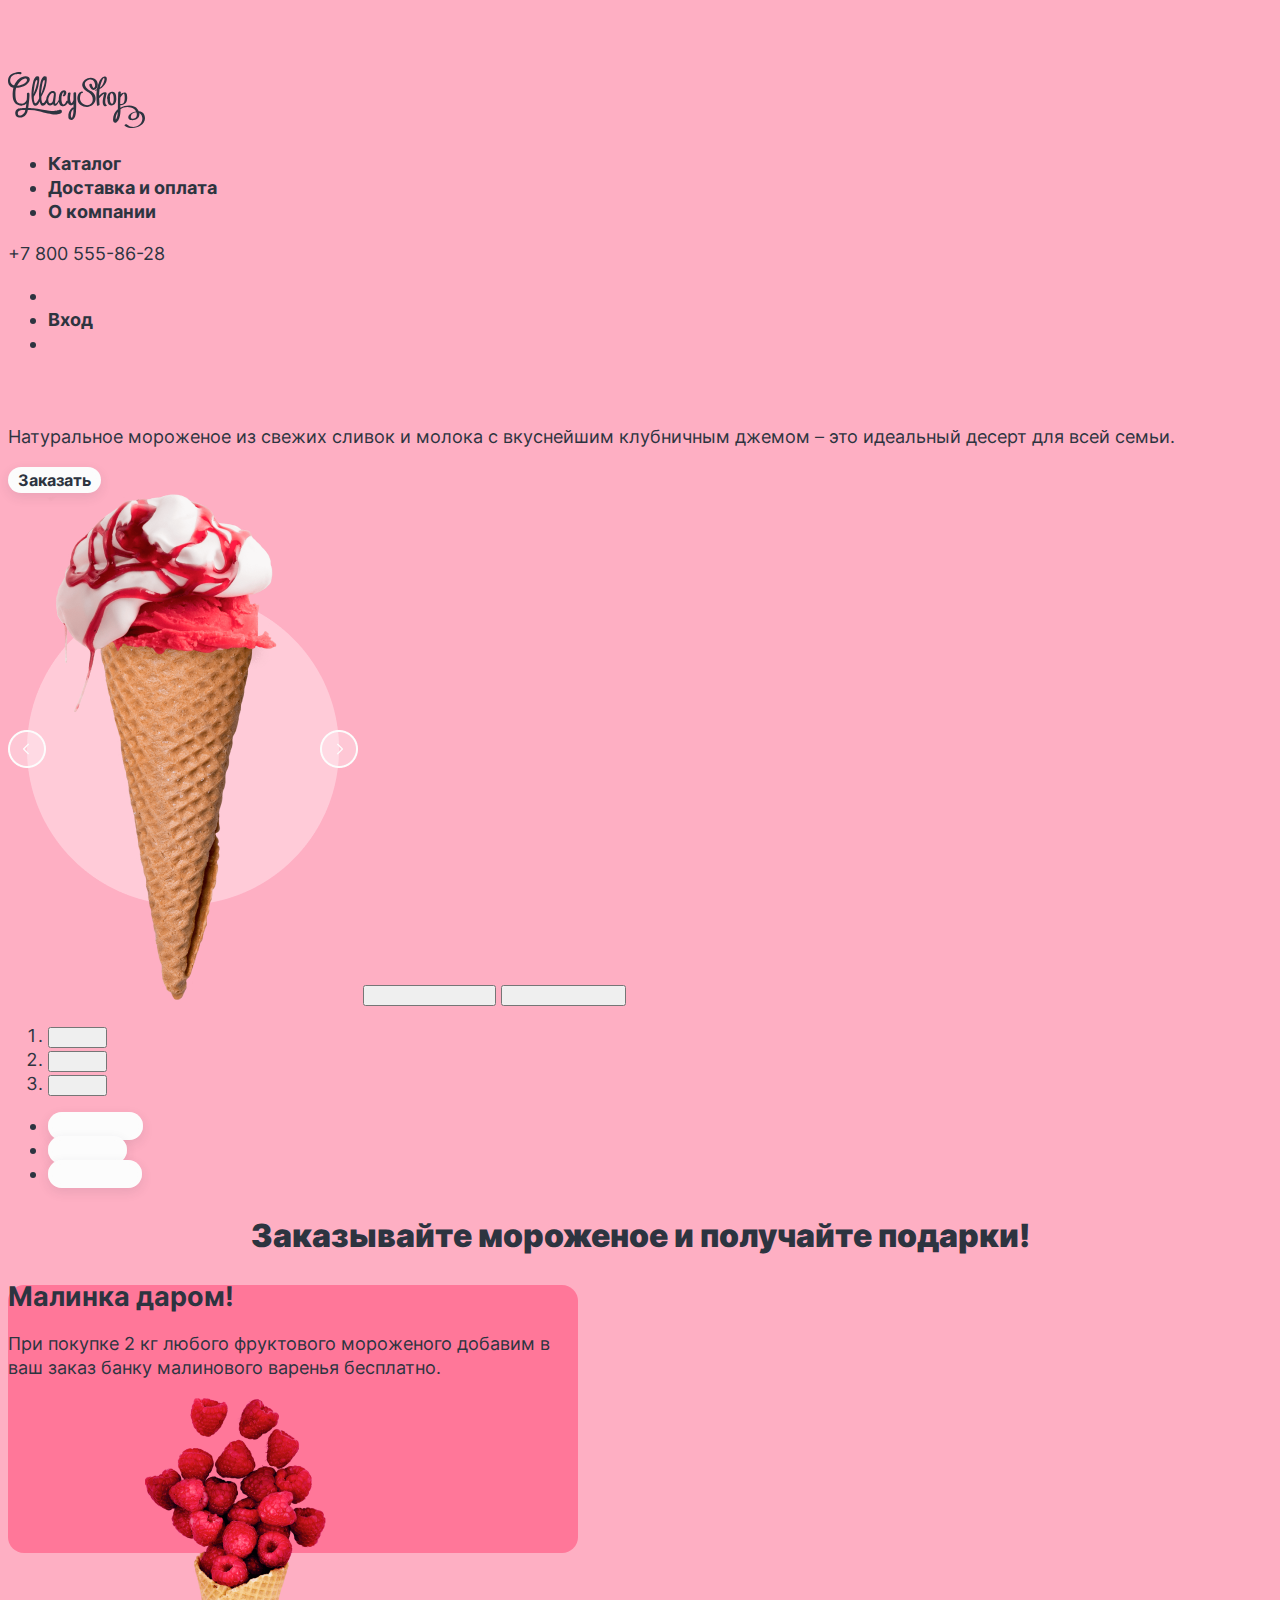
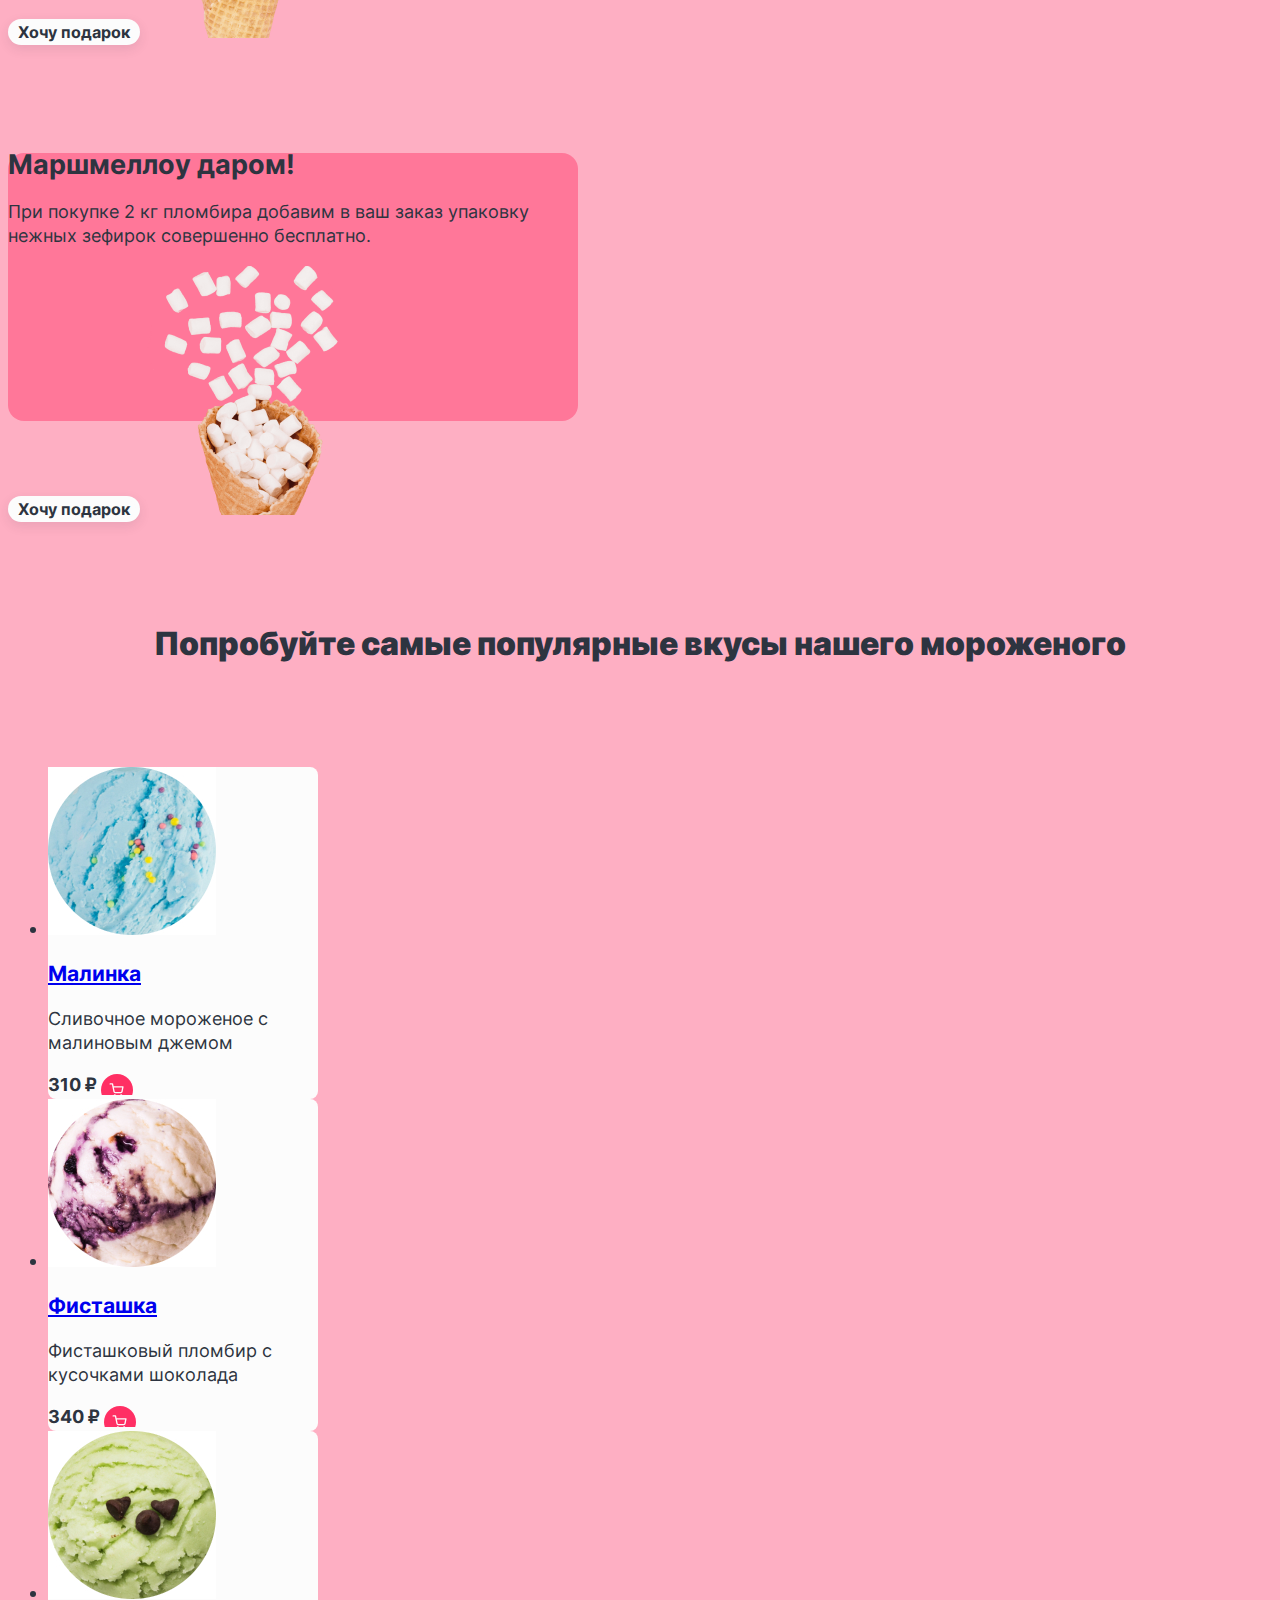
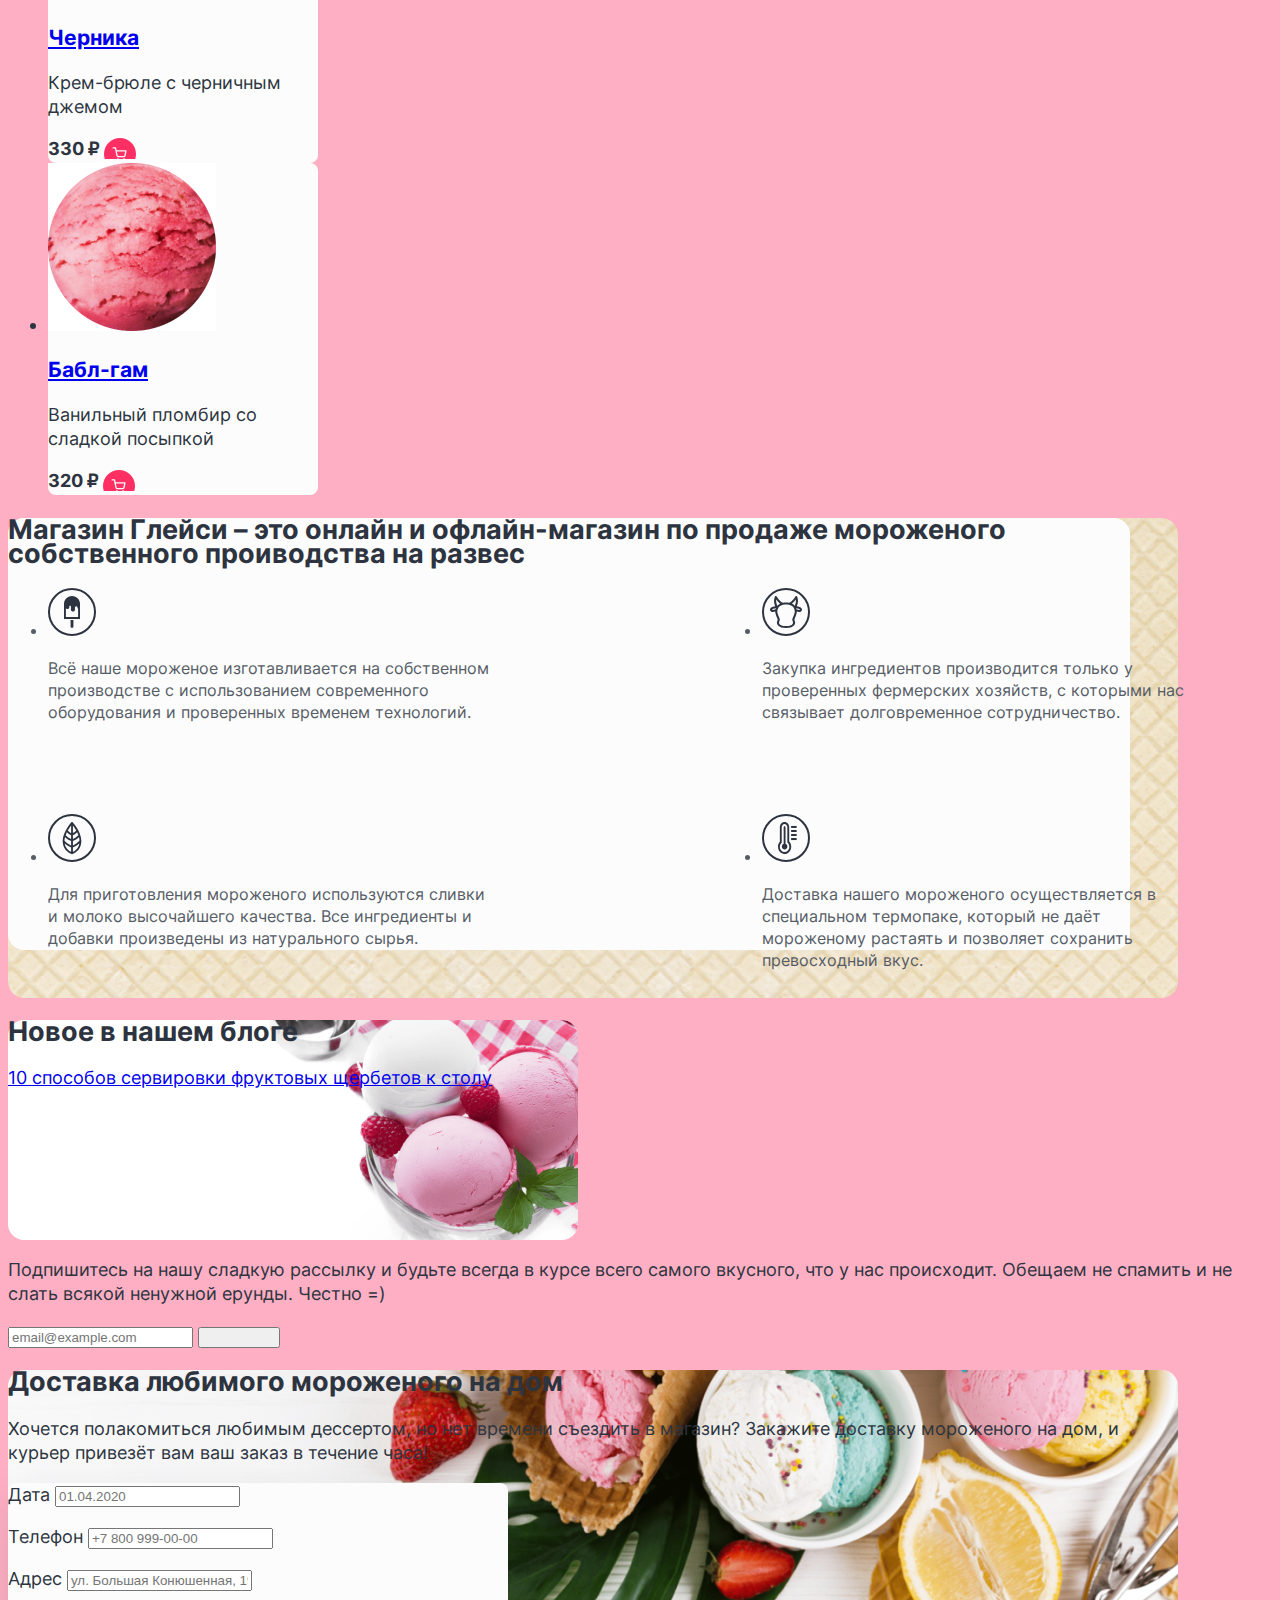
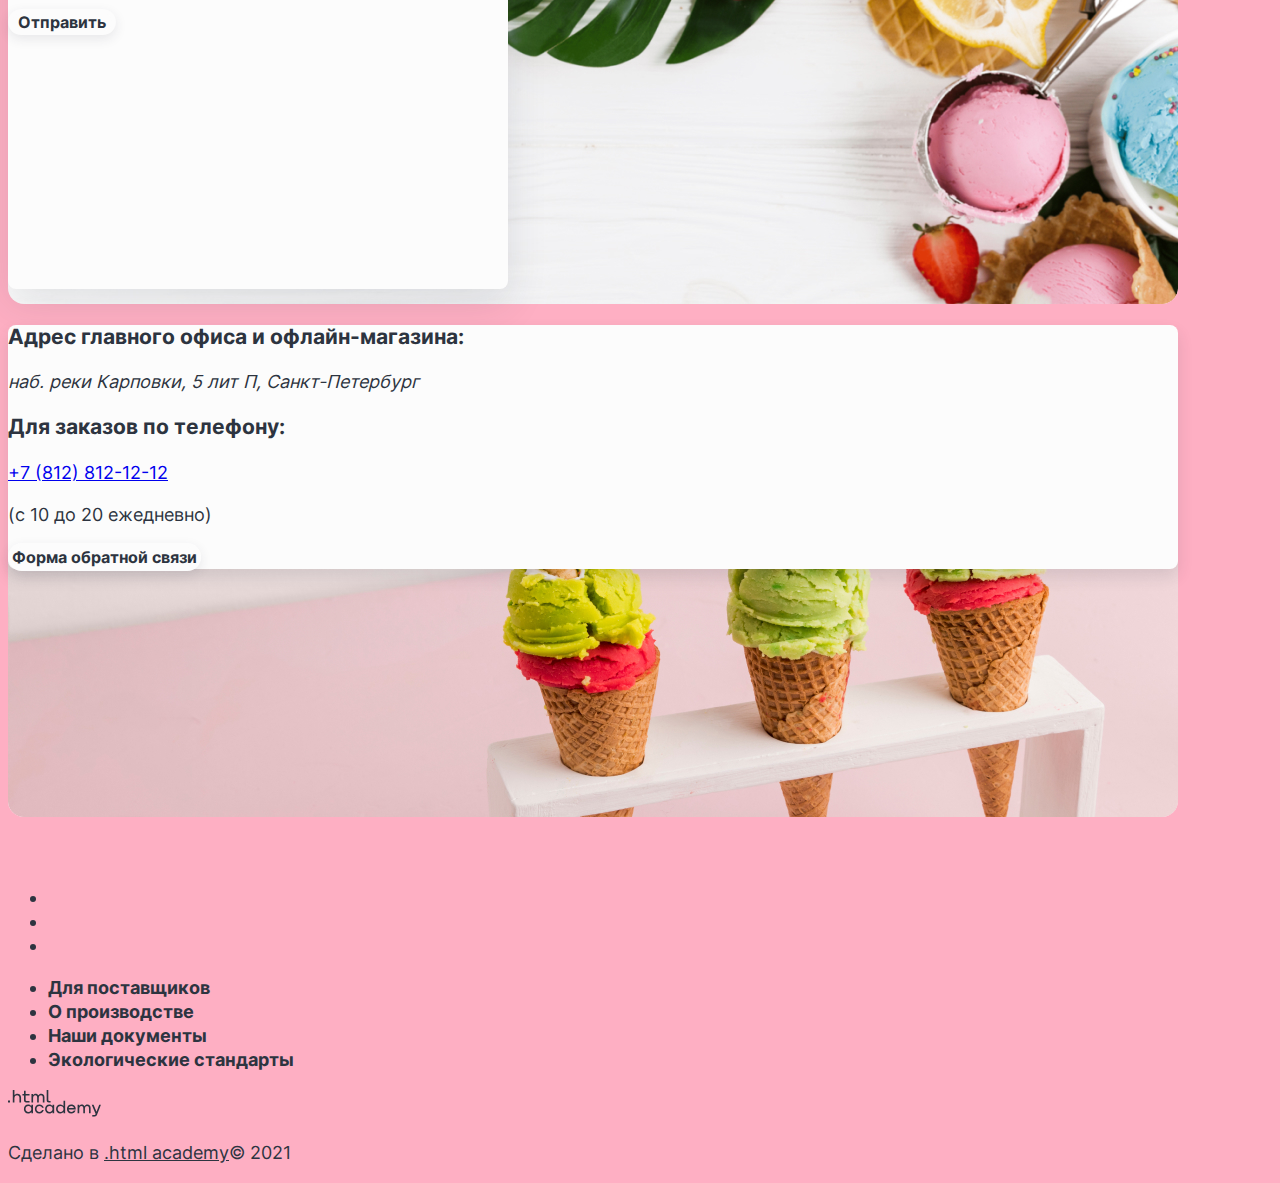
==== index.html @ cdd9d4d9 "6" ====
<!DOCTYPE html>
<html lang="ru">
  <head>
    <meta charset="utf-8">
    <title>HTML Academy: Глейси</title>
    <link rel="stylesheet" href="styles/style.css">
  </head>
  <body>

    <!-- Хедер -->
    <header class = page-header>

      <h1 class="visually-hidden">Glacy Shop</h1>
      <img class="logo" src="images/Logo.svg" alt="Логотип «Glacy Shop».">

      <div class="wrapper-menu-nav">

      <nav class="navigation">
        <ul class="navigation-list">
          <li class="navigation-item">
            <a class="navigation-link" href="/catalog.html">Каталог</a>
          </li>
          <li class="navigation-item">
            <a class="navigation-link" href="/delivery.html">Доставка и оплата</a>
          </li>
          <li class="navigation-item">
            <a class="navigation-link" href="/faq.html">О компании</a>
          </li>
        </ul>
      </div>

      <p class="contact-number">+7 800 555-86-28</p>

      
      <div class="wrapper-menu-user"></div>

        <ul class="navigation-list">
          <li class="navigation-item">
            <a class="navigation-link" href="#">
              <span class="visually-hidden">
              Поиск
            </span>
          </a>
          </li>
          <li class="navigation-item">
            <a class="navigation-link" href="#">Вход</a>
          </li>
          <li class="navigation-item">
            <a class="navigation-link" href="#">
              <span class="visually-hidden">
              Корзина
            </span>
          </a>
          </li>
        </ul>

      </nav>
    </div>
    </header>  

    <!-- Начало мэйна -->

    <main class="main-index">

      <section class="product-name">
        <h2 class="visually-hidden">Нежный пломбир с клубничным джемом</h2>
        <p class="product-description">Натуральное мороженое из свежих сливок
          и молока с вкуснейшим клубничным джемом – это идеальный десерт для всей семьи.</p>
      </section>

      <button class="button" type="button">Заказать</button>

      <!-- Слайдшоу -->

      <section class="gallery">

      <img class="slider-image-one" src="images/slideshow/slideshow-1.png" alt="Мороженка-1">

      <button class="slider-button slider-prev" type="button">
      <span class="visually-hidden">Предыдущее фото</span>
      </button>
      
      <button class="slider-button slider-next" type="button">
      <span class="visually-hidden">Следующее фото</span>
      </button>

      
      <!-- Пагинация -->
      

      <ol class="slider-pagination">
        <li class="slider-pagination-item">
          <button class="slider-pagination-button slider-pagination-button-current" type="button">
            <span class="visually-hidden">1 фото</span>
          </button>
        </li>
        <li class="slider-pagination-item">
          <button class="slider-pagination-button" type="button">
            <span class="visually-hidden">2 фото</span>
          </button>
        </li>
        <li class="slider-pagination-item">
          <button class="slider-pagination-button" type="button">
            <span class="visually-hidden">3 фото</span>
          </button>
        </li>
      </ol>

      <ul class="main-social-list">
        <li class="main-social-item">
          <a class="button" href="#">
            <span class="visually-hidden">ВКонтакте</span>
          </a>
        </li>
        <li class="main-social-item">
          <a class="button" href="#">
            <span class="visually-hidden">Фейсбук</span>
          </a>
        </li>
        <li class="main-social-item">
          <a class="button" href="#">
            <span class="visually-hidden">Инстаграм</span>
          </a>
        </li>
      </ul>      
    </section>

    <!-- Блок баннеров -->

   
     <h2 class="banners-title">Заказывайте мороженое и получайте подарки!</h2>

     <section class="banner-one">
       <h2 class="banner-title">Малинка даром!</h2>
       <p class="banner-description">При покупке 2 кг любого фруктового мороженого добавим в ваш заказ банку малинового варенья бесплатно.</p>     
     <button class="button" type="button">Хочу подарок</button>
     <img class="logo-gift-one" src="images/malina.png" alt="Малина в рожке.">
    </section>

    
     <section class="banner-two">
       <h2 class="banner-title">Маршмеллоу даром!</h2>
       <p class="banner-description">При покупке 2 кг пломбира добавим в ваш заказ упаковку нежных зефирок совершенно бесплатно.</p>     
     <button class="button" type="button">Хочу подарок</button>
     <img class="logo-gift-two" src="images/zefir.png" alt="Маршмеллоу в рожке.">
    </section>

     <!-- Кусок каталога -->

     <h2 class="products-title">Попробуйте самые популярные вкусы нашего мороженого</h2>
     
     <section class="products-list">
      

      <ul class="product-list">
        <!-- Первая карточка -->

      <li class="product-card">
        <a class="product-card-link" href="#">
          <img class="product-card-image" src="images/main-cards/card-1.jpg" alt="Мороженое Малинка">
          <h3 class="product-card-title">Малинка</h3></a>
          <p class="product-card-description">Сливочное мороженое с малиновым джемом</p>
        
        <b class="product-card-price">310 ₽</b>
        <a class="product-card-button" href="#">
          <span class="visually-hidden">Купить
          </span>
          </a>
      </li>

      <!-- Вторая карточка -->

      <li class="product-card">
        <a class="product-card-link" href="#">
          <img class="product-card-image" src="images/main-cards/card-2.jpg" alt="Мороженое Фисташка">
          <h3 class="product-card-title">Фисташка</h3></a>
          <p class="product-card-description">Фисташковый пломбир с кусочками шоколада</p>
        
        <b class="product-card-price">340 ₽</b>
        <a class="product-card-button" href="#">
          <span class="visually-hidden">Купить
          </span>
          </a>
      </li>

      <!-- Третья карточка -->

      <li class="product-card">
        <a class="product-card-link" href="#">
          <img class="product-card-image" src="images/main-cards/card-3.jpg" alt="Мороженое Черника">
          <h3 class="product-card-title">Черника</h3></a>
          <p class="product-card-description">Крем-брюле
            с черничным джемом</p>
        
        <b class="product-card-price">330 ₽</b>
        <a class="product-card-button" href="#">
          <span class="visually-hidden">Купить
          </span>
          </a>
      </li>

      <!-- Четвертая карточка -->

      <li class="product-card">
        <a class="product-card-link" href="#">
          <img class="product-card-image" src="images/main-cards/card-4.jpg" alt="Мороженое Бабл-гам">
          <h3 class="product-card-title">Бабл-гам</h3></a>
          <p class="product-card-description">Ванильный пломбир
            со сладкой посыпкой</p>
        
        <b class="product-card-price">320 ₽</b>
        <a class="product-card-button" href="#">
          <span class="visually-hidden">Купить
          </span>
          </a>
      </li>
      </ul>
     </section>

      <!-- Баннер сео -->

    <div class="wrapper-seo">
    <section class="banner-seo">
        <h2 class="banner-title">Магазин Глейси – это онлайн и офлайн-магазин по продаже мороженого собственного проиводства на развес</h2>

      <ul class="seo-list">
          <li class="seo-card-1">
            <img class="seo-article-image" src="images/icons/ice-cream.svg" alt="иконка мороженое">
            <p class="product-card-description">Всё наше мороженое изготавливается на собственном производстве с использованием современного оборудования и проверенных временем технологий.</p>
            </li>

          <li class="seo-card-2">
              <img class="seo-article-image" src="images/icons/leaf.svg" alt="иконка листок">
              <p class="product-card-description">Для приготовления мороженого используются сливки и молоко высочайшего качества. Все ингредиенты
                и добавки произведены из натурального сырья.</p>
              </li>

          <li class="seo-card-3">
                <img class="seo-article-image" src="images/icons/cow.svg" alt="иконка корова">
                <p class="product-card-description">Закупка ингредиентов производится только
                  у проверенных фермерских хозяйств, с которыми нас связывает долговременное сотрудничество.</p>
                </li>
          
          <li class="seo-card-4">
                  <img class="seo-article-image" src="images/icons/termometer.svg" alt="иконка градусник">
                  <p class="product-card-description">Доставка нашего мороженого осуществляется в специальном термопаке, который не даёт мороженому растаять и позволяет сохранить превосходный вкус.</p>
                  </li>
                </ul>        
      </section>
    </div>

      <!-- Баннер новости -->

    <section class="banner-news">
      <h2 class="arcticle-news">Новое в нашем блоге</h2>
      <a class="link-news" href="#">
      <p class="text-news">10 способов сервировки фруктовых щербетов к столу</p></a>
    </section>

    <!-- Баннер подписка -->

    <section class="newsletter">
      <p class="newsletter-text">Подпишитесь на нашу сладкую рассылку и будьте всегда
        в курсе всего самого вкусного, что у нас происходит. Обещаем не спамить и не слать всякой ненужной ерунды. Честно =)</p>

        <form class="newsletter-form" action="https://echo.htmlacademy.ru/" method="post">
          <input class="field"  placeholder="email@example.com" type="email" name="newsletter-email" id="newsletter-email" required>
          <button class="button-newsletter-button" type="submit">
            <span class="visually-hidden">Отправить</span>
          </button>
        </form>        
    </section>

    <!-- Баннер доставка -->

    <section class="delivery">
      <h2 class="delivery-title">Доставка любимого мороженого на дом</h2>
      <p>Хочется полакомиться любимым дессертом, но нет времени съездить в магазин? Закажите доставку мороженого на дом, и курьер привезёт вам ваш заказ в течение часа!</p>

      <form class="delivery-form" action="https://echo.htmlacademy.ru/" method="post">
        <p class="delivery-form-date"></p>
        <label for="delivery-date">Дата</label>
        <input type="text" name="delivery-date" placeholder="01.04.2020">
        </p>

        <p class="delivery-form-phone"></p>
        <label for="delivery-phone">Телефон</label>
        <input type="text" name="delivery-phone" placeholder="+7 800 999-00-00">
        </p>

        <p class="delivery-form-adress"></p>
        <label for="delivery-adress">Адрес</label>
        <input type="text" name="delivery-adress" placeholder="ул. Большая Конюшенная, 19/8">
        </p>

        <button class="button" type="submit">Отправить</button>
      </form>
    </section>

    <!-- Баннер контакты -->

    <section class="contacts">
      <div class="wrapper-contacts">
      <h3 class="contacts-subtitle">Адрес главного офиса и офлайн-магазина:</h3>
      <address class="contacts-adress">
      <p class="contacts-adress-text">наб. реки Карповки, 5 лит П, Санкт-Петербург</p>
      </address>
      <h3 class="contacts-subtitle">Для заказов по телефону:</h3>
      <a class="contacts-phone" href="tel:88128121212">+7 (812) 812-12-12</a>
      <p class="contacts-phone-text">(с 10 до 20 ежедневно)</p>
      <a class="button  feedback" href="#">Форма обратной связи</a>
    </div>

    </section>


    <!-- Футер -->
   <footer class="page-footer">
    <section class="footer-social">
      <h2 class="visually-hidden">Контакты</h2>
      <ul class="footer-social-list">
        <li class="footer-social-item">
          <a class="button-footer" href="#">
            <span class="visually-hidden">ВКонтакте</span>
          </a>
        </li>
        <li class="footer-social-item">
          <a class="button-footer" href="#">
            <span class="visually-hidden">Фейсбук</span>
          </a>
        </li>
        <li class="footer-social-item">
          <a class="button-footer" href="#">
            <span class="visually-hidden">Инстаграм</span>
          </a>
        </li>
      </ul>
    </section>

    <nav class="navigation">
      
      <ul class="navigation-list-footer">
        <li class="navigation-item-footer">
          <a class="navigation-link-footer" href="#">Для поставщиков</a>
        </li>
        <li class="navigation-item-footer">
          <a class="navigation-link-footer" href="#">О производстве</a>
        </li>
        <li class="navigation-item-footer">
          <a class="navigation-link-footer" href="#">Наши документы</a>
        </li>
        <li class="navigation-item-footer">
          <a class="navigation-link-footer" href="#">Экологические стандарты</a>
        </li>
      </ul>   
    </nav>

    <img class="logo-footer" src="images/logo_htmlacademy.svg" alt="Логотип «.html academy».">
    <p class="about-text">Сделано в <a class="htmlacademy-link" href="https://htmlacademy.ru/">.html academy</a>© 2021</p>
    
   </footer>
    </main>
  </body>
</html>
---- styles/style.css ----
@font-face {
    font-family: "Inter";
    font-style: normal;
    font-weight: 400;
    src: url("../fonts/inter-400.woff2") format("woff2");
    font-display: swap;
}

@font-face {
    font-family: "Inter";
    font-style: normal;
    font-weight: 700;
    src: url("../fonts/inter-700.woff2") format("woff2");
    font-display: swap;
}

@font-face {
    font-family: "Inter";
    font-style: normal;
    font-weight: 900;
    src: url("../fonts/inter-900.woff2") format("woff2");
    font-display: swap;
}

body {
    font-family: "Inter", sans-serif;
    background-color: #FEAFC3;
    color: #2D3440;
    font-size: 18px;
    line-height: 24px;
}

.button {
font-family: inherit;
font-size: 16px;
line-height: 16px;
font-weight: 700;
text-align: center;
background: #FCFCFC;
border: 4px solid rgba(252, 252, 252, 0.4);
border-radius: 26px;
box-shadow: 0px 4px 12px rgba(45, 52, 64, 0.1);
text-decoration: none;
color: #2D3440;
}

.product-card-button {
    background-image: url("../images/buy-button.svg");
    background-repeat: no-repeat;
   

}

.visually-hidden {
    opacity: 0;
}

/* Pages */

.page-header {
    color: #2D3440;

}

.navigation-link {
    font-family: "Inter", sans-serif;
    line-height: 20px;
    font-weight: 700;
    text-align: center;
    color: inherit;
    text-decoration: none;
}

/* Main */

.main-index {
    background-size: 100% auto;
}

.product-name {
    text-align: left;
}

/* Баннеры */

.banners-title {
text-align: center;
font-family: Inter;
font-style: normal;
font-weight: 900;
font-size: 32px;
line-height: 46px;
/* or 144% */   

}

.banner-one {
background: #FF7799;
border-radius: 16px;
width: 570px;
height: 268px;
left: 98px;
top: 886px;
margin-bottom: 200px; 
/* убрать марджин */
}

.banner-two {
background: #FF7799;
border-radius: 16px;
width: 570px;
height: 268px;
left: 698px;
top: 886px;
margin-bottom: 200px; 
/* убрать марджин */
}

.products-title {
font-family: Inter;
font-style: normal;
font-weight: 900;
font-size: 32px;
line-height: 46px;
margin-bottom: 100px;
text-align: center;
/* убрать марджин */
}

.product-card {
width: 270px;
height: 332px;
left: 98px;
top: 1382px;
background: #FCFCFC;
border-radius: 8px;
}

.banner-news {
    background-image: url("../images/background-1.jpg");
    border-radius: 16px;
    width: 570px;
    height: 220px;
}

.delivery {
    background-image: url("../images/background-2.jpg");
    border-radius: 16px;
    width: 1170px;
    height: 534px;    
    
}

.delivery-form {
width: 500px;
height: 406px;
background: #FCFCFC;
box-shadow: 0px 15px 40px rgba(45, 52, 64, 0.12);
border-radius: 8px;
}

.contacts {
    background-image: url("../images/background-3.jpg");
    border-radius: 16px;
    width: 1170px;
    height: 492px;
}

.wrapper-contacts {
background: #FCFCFC;
box-shadow: 0px 8px 16px rgba(45, 52, 64, 0.12);
border-radius: 8px;
}

.banner-seo {
width: 1122px;
height: 432px;
background: #FCFCFC;
border-radius: 16px;
}

.seo-card-1 {
position: absolute;    
width: 442px;
height: 66px;
font-family: Inter;
font-style: normal;
font-weight: normal;
font-size: 16px;
line-height: 22px;
/* or 137% */
color: #565C66;

}

.seo-card-2 {
position: absolute;
width: 440px;
height: 66px;
margin-top: 226px;

font-family: Inter;
font-style: normal;
font-weight: normal;
font-size: 16px;
line-height: 22px;
/* or 137% */


/* basic/dark */

color: #565C66;
}

.seo-card-3 {
position: absolute;
width: 441px;
height: 66px;
left: 762px;
font-family: Inter;
font-style: normal;
font-weight: normal;
font-size: 16px;
line-height: 22px;
/* or 137% */


/* basic/dark */

color: #565C66;

}

.seo-card-4 {

position: absolute;
width: 442px;
height: 66px;
left: 762px;
margin-top: 226px;
/* Параграф 2 */

font-family: Inter;
font-style: normal;
font-weight: normal;
font-size: 16px;
line-height: 22px;
/* or 137% */


/* basic/dark */

color: #565C66;

}

.wrapper-seo {
width: 1170px;
height: 480px;
background: url('../images/background-seo.png');
border-radius: 16px;
}


/* Footer  */

.page-footer {
    color: #2D3440;

}
.navigation-link-footer {
        font-family: "Inter", sans-serif;
        line-height: 20px;
        font-weight: 700;
        color: #2D3440;
       
        text-decoration: none;
    }

 .button-footer {
        font-family: "Inter", sans-serif;
        line-height: 20px;
        font-weight: 700;
        color: #2D3440;
       
        text-decoration: none;
    }

.htmlacademy-link {
        color: #2D3440;
}
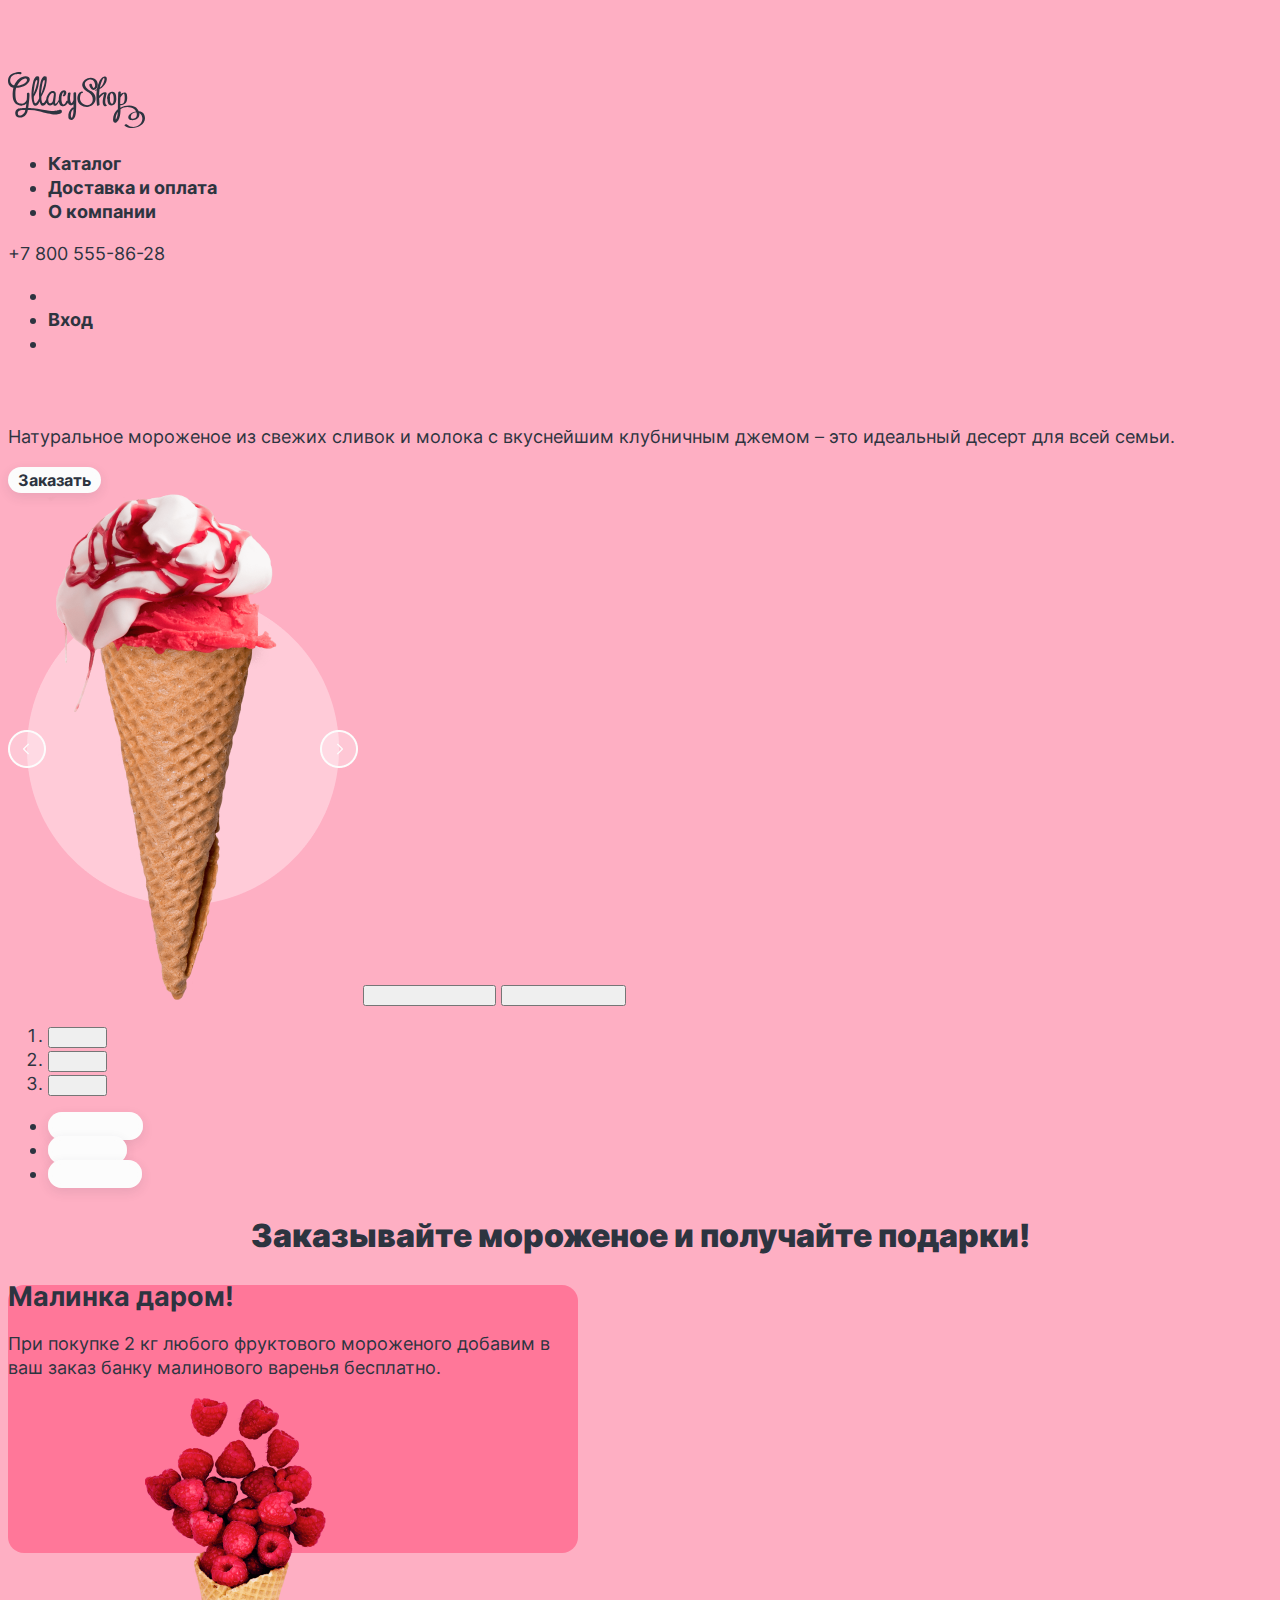
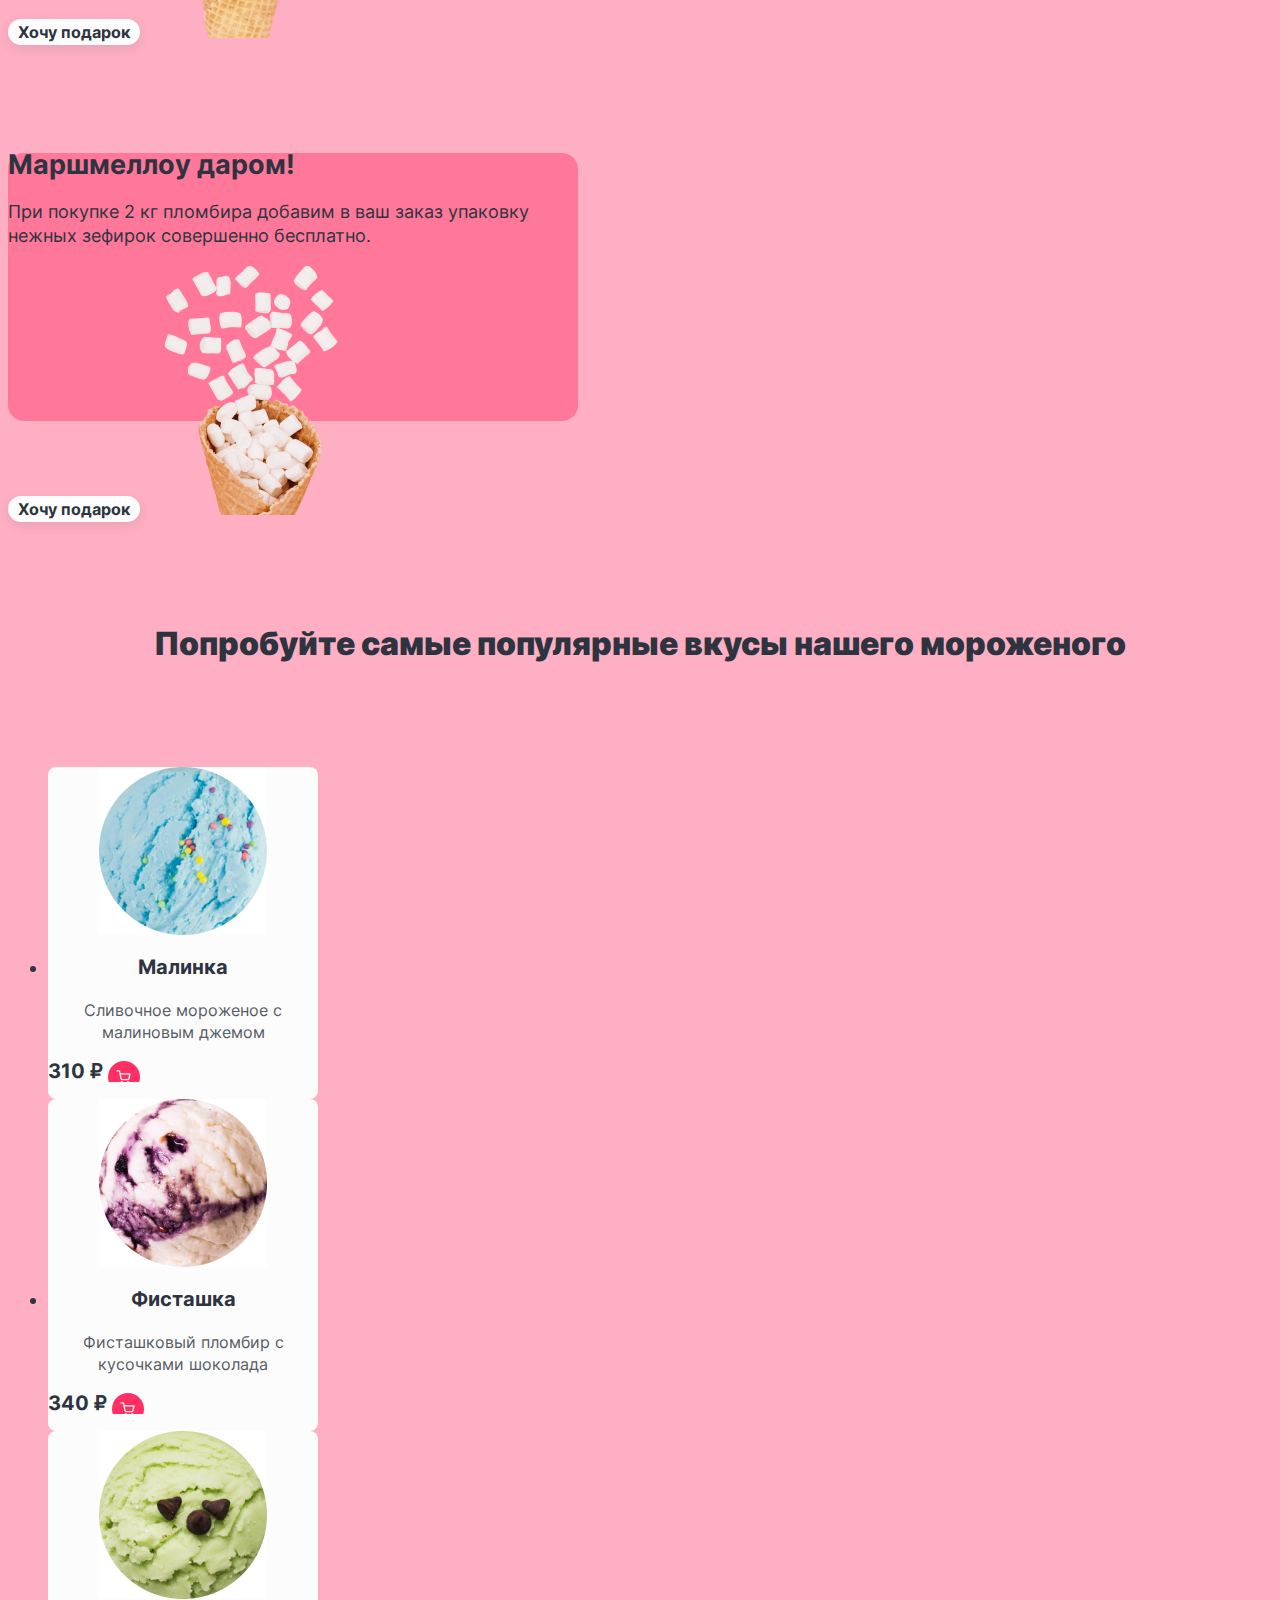
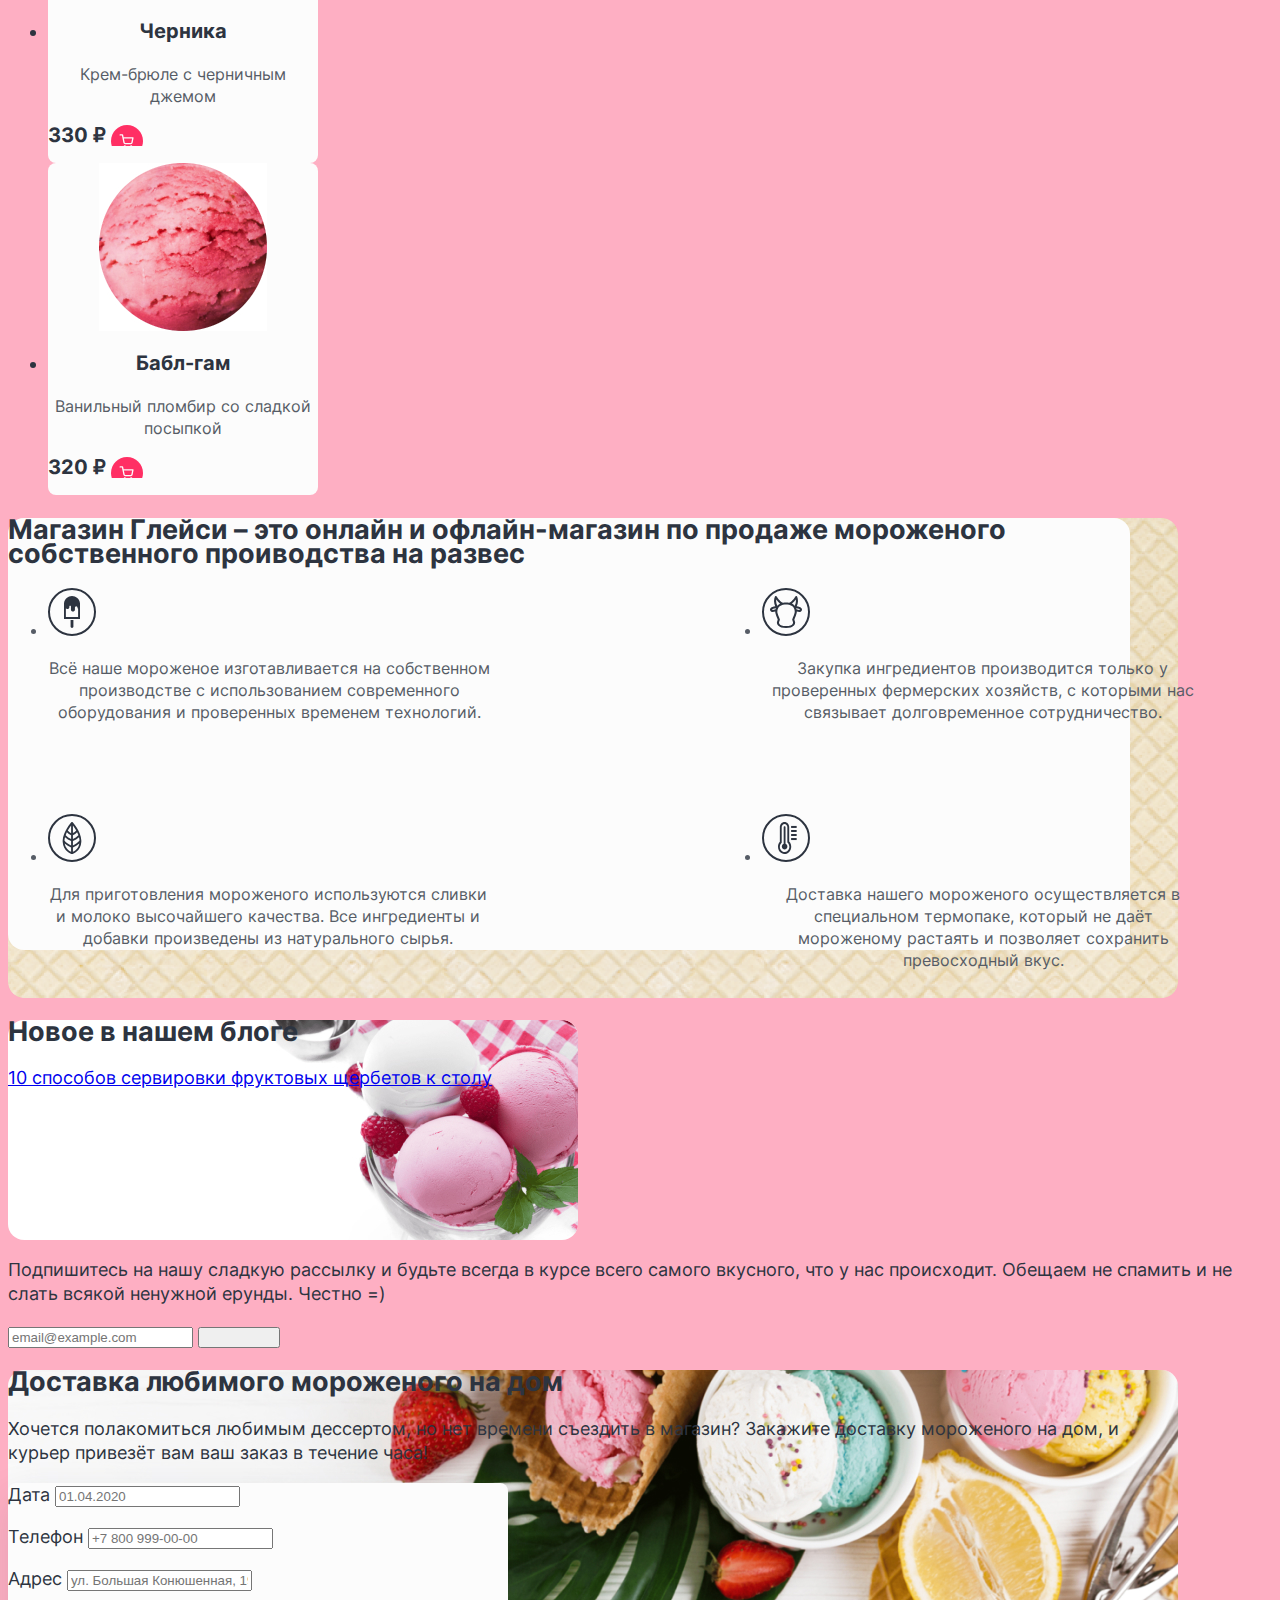
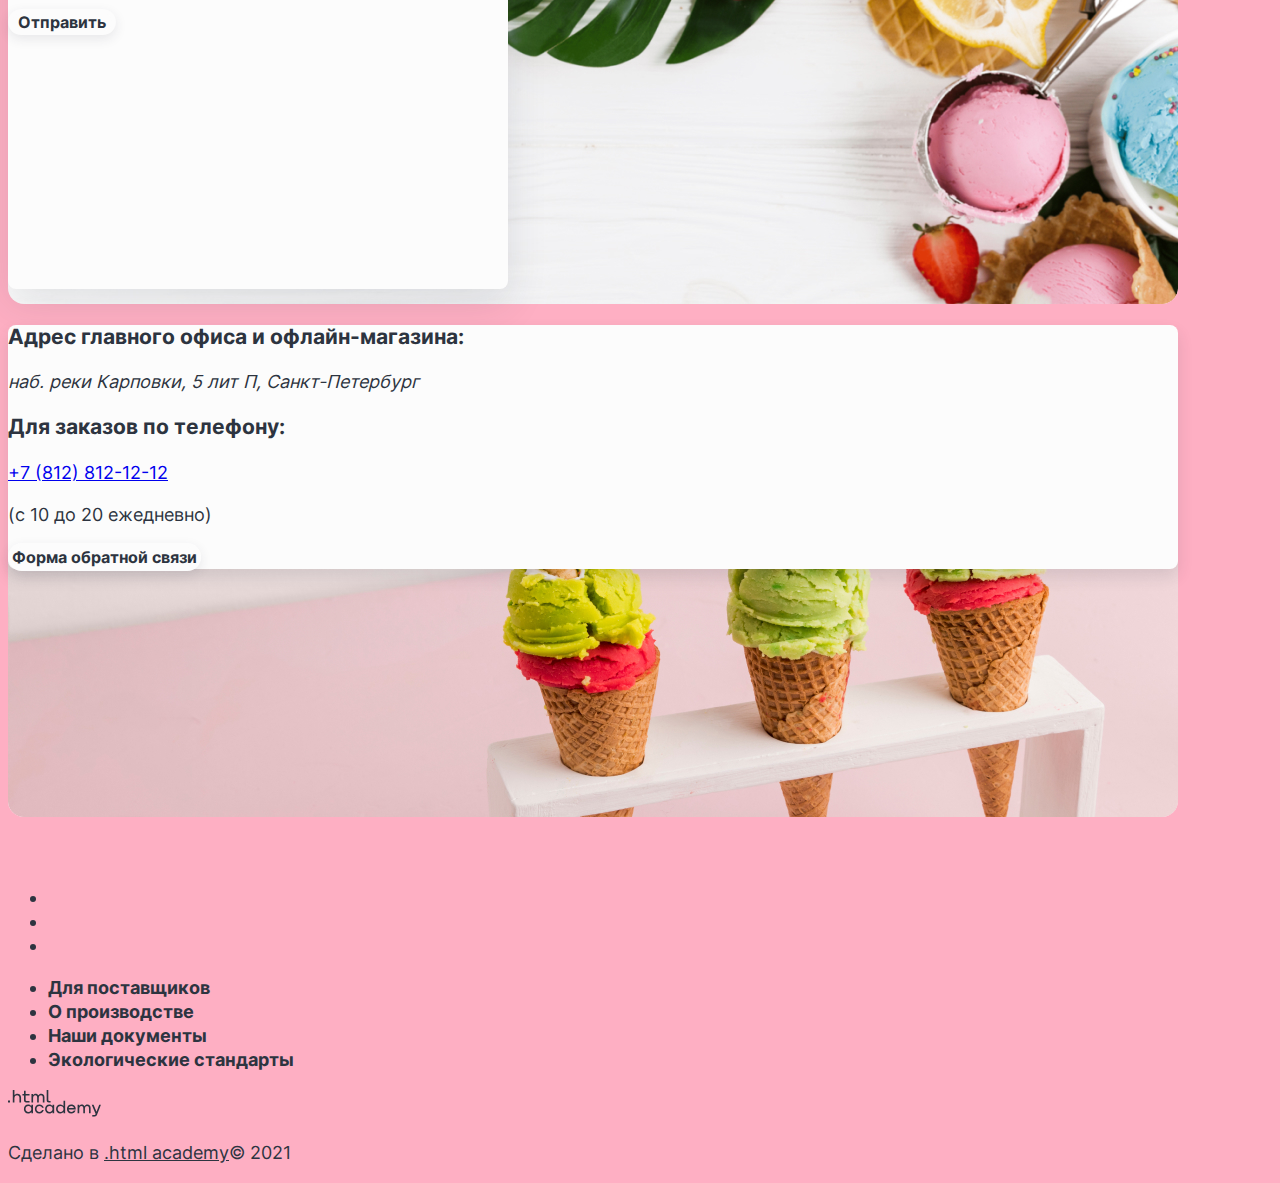
==== commit ea4c3f10: "7.2" ====
--- a/index.html
+++ b/index.html
@@ -1,19 +1,21 @@
 <!DOCTYPE html>
 <html lang="ru">
-  <head>
-    <meta charset="utf-8">
-    <title>HTML Academy: Глейси</title>
-    <link rel="stylesheet" href="styles/style.css">
-  </head>
-  <body>
-
-    <!-- Хедер -->
-    <header class = page-header>
-
-      <h1 class="visually-hidden">Glacy Shop</h1>
-      <img class="logo" src="images/Logo.svg" alt="Логотип «Glacy Shop».">
-
-      <div class="wrapper-menu-nav">
+
+<head>
+  <meta charset="utf-8">
+  <title>HTML Academy: Глейси</title>
+  <link rel="stylesheet" href="styles/style.css">
+</head>
+
+<body>
+
+  <!-- Хедер -->
+  <header class=page-header>
+
+    <h1 class="visually-hidden">Glacy Shop</h1>
+    <img class="logo" src="images/Logo.svg" alt="Логотип «Glacy Shop».">
+
+    <div class="wrapper-menu-nav">
 
       <nav class="navigation">
         <ul class="navigation-list">
@@ -27,66 +29,66 @@
             <a class="navigation-link" href="/faq.html">О компании</a>
           </li>
         </ul>
-      </div>
-
-      <p class="contact-number">+7 800 555-86-28</p>
-
-      
-      <div class="wrapper-menu-user"></div>
-
-        <ul class="navigation-list">
-          <li class="navigation-item">
-            <a class="navigation-link" href="#">
-              <span class="visually-hidden">
-              Поиск
-            </span>
-          </a>
-          </li>
-          <li class="navigation-item">
-            <a class="navigation-link" href="#">Вход</a>
-          </li>
-          <li class="navigation-item">
-            <a class="navigation-link" href="#">
-              <span class="visually-hidden">
-              Корзина
-            </span>
-          </a>
-          </li>
-        </ul>
-
-      </nav>
     </div>
-    </header>  
-
-    <!-- Начало мэйна -->
-
-    <main class="main-index">
-
-      <section class="product-name">
-        <h2 class="visually-hidden">Нежный пломбир с клубничным джемом</h2>
-        <p class="product-description">Натуральное мороженое из свежих сливок
-          и молока с вкуснейшим клубничным джемом – это идеальный десерт для всей семьи.</p>
-      </section>
-
-      <button class="button" type="button">Заказать</button>
-
-      <!-- Слайдшоу -->
-
-      <section class="gallery">
+
+    <p class="contact-number">+7 800 555-86-28</p>
+
+
+    <div class="wrapper-menu-user"></div>
+
+    <ul class="navigation-list">
+      <li class="navigation-item">
+        <a class="navigation-link" href="#">
+          <span class="visually-hidden">
+            Поиск
+          </span>
+        </a>
+      </li>
+      <li class="navigation-item">
+        <a class="navigation-link" href="#">Вход</a>
+      </li>
+      <li class="navigation-item">
+        <a class="navigation-link" href="#">
+          <span class="visually-hidden">
+            Корзина
+          </span>
+        </a>
+      </li>
+    </ul>
+
+    </nav>
+    </div>
+  </header>
+
+  <!-- Начало мэйна -->
+
+  <main class="main-index">
+
+    <section class="product-name">
+      <h2 class="visually-hidden">Нежный пломбир с клубничным джемом</h2>
+      <p class="product-description">Натуральное мороженое из свежих сливок
+        и молока с вкуснейшим клубничным джемом – это идеальный десерт для всей семьи.</p>
+    </section>
+
+    <button class="button" type="button">Заказать</button>
+
+    <!-- Слайдшоу -->
+
+    <section class="gallery">
 
       <img class="slider-image-one" src="images/slideshow/slideshow-1.png" alt="Мороженка-1">
 
       <button class="slider-button slider-prev" type="button">
-      <span class="visually-hidden">Предыдущее фото</span>
+        <span class="visually-hidden">Предыдущее фото</span>
       </button>
-      
+
       <button class="slider-button slider-next" type="button">
-      <span class="visually-hidden">Следующее фото</span>
+        <span class="visually-hidden">Следующее фото</span>
       </button>
 
-      
+
       <!-- Пагинация -->
-      
+
 
       <ol class="slider-pagination">
         <li class="slider-pagination-item">
@@ -122,160 +124,174 @@
             <span class="visually-hidden">Инстаграм</span>
           </a>
         </li>
-      </ul>      
+      </ul>
     </section>
 
     <!-- Блок баннеров -->
 
-   
-     <h2 class="banners-title">Заказывайте мороженое и получайте подарки!</h2>
-
-     <section class="banner-one">
-       <h2 class="banner-title">Малинка даром!</h2>
-       <p class="banner-description">При покупке 2 кг любого фруктового мороженого добавим в ваш заказ банку малинового варенья бесплатно.</p>     
-     <button class="button" type="button">Хочу подарок</button>
-     <img class="logo-gift-one" src="images/malina.png" alt="Малина в рожке.">
-    </section>
-
-    
-     <section class="banner-two">
-       <h2 class="banner-title">Маршмеллоу даром!</h2>
-       <p class="banner-description">При покупке 2 кг пломбира добавим в ваш заказ упаковку нежных зефирок совершенно бесплатно.</p>     
-     <button class="button" type="button">Хочу подарок</button>
-     <img class="logo-gift-two" src="images/zefir.png" alt="Маршмеллоу в рожке.">
-    </section>
-
-     <!-- Кусок каталога -->
-
-     <h2 class="products-title">Попробуйте самые популярные вкусы нашего мороженого</h2>
-     
-     <section class="products-list">
-      
+
+    <h2 class="banners-title">Заказывайте мороженое и получайте подарки!</h2>
+
+    <section class="banner-one">
+      <h2 class="banner-title">Малинка даром!</h2>
+      <p class="banner-description">При покупке 2 кг любого фруктового мороженого добавим в ваш заказ банку малинового
+        варенья бесплатно.</p>
+      <button class="button" type="button">Хочу подарок</button>
+      <img class="logo-gift-one" src="images/malina.png" alt="Малина в рожке.">
+    </section>
+
+
+    <section class="banner-two">
+      <h2 class="banner-title">Маршмеллоу даром!</h2>
+      <p class="banner-description">При покупке 2 кг пломбира добавим в ваш заказ упаковку нежных зефирок совершенно
+        бесплатно.</p>
+      <button class="button" type="button">Хочу подарок</button>
+      <img class="logo-gift-two" src="images/zefir.png" alt="Маршмеллоу в рожке.">
+    </section>
+
+    <!-- Кусок каталога -->
+
+    <h2 class="products-title">Попробуйте самые популярные вкусы нашего мороженого</h2>
+
+    <section class="products-list">
+
 
       <ul class="product-list">
         <!-- Первая карточка -->
 
-      <li class="product-card">
-        <a class="product-card-link" href="#">
-          <img class="product-card-image" src="images/main-cards/card-1.jpg" alt="Мороженое Малинка">
-          <h3 class="product-card-title">Малинка</h3></a>
+        <li class="product-card">
+          <a class="product-card-link" href="#">
+            <img class="product-card-image" src="images/main-cards/card-1.jpg" alt="Мороженое Малинка">
+            <h3 class="product-card-title">Малинка</h3>
+          </a>
           <p class="product-card-description">Сливочное мороженое с малиновым джемом</p>
-        
-        <b class="product-card-price">310 ₽</b>
-        <a class="product-card-button" href="#">
-          <span class="visually-hidden">Купить
-          </span>
-          </a>
-      </li>
-
-      <!-- Вторая карточка -->
-
-      <li class="product-card">
-        <a class="product-card-link" href="#">
-          <img class="product-card-image" src="images/main-cards/card-2.jpg" alt="Мороженое Фисташка">
-          <h3 class="product-card-title">Фисташка</h3></a>
+
+          <b class="product-card-price">310 ₽</b>
+          <a class="product-card-button" href="#">
+            <span class="visually-hidden">Купить
+            </span>
+          </a>
+        </li>
+
+        <!-- Вторая карточка -->
+
+        <li class="product-card">
+          <a class="product-card-link" href="#">
+            <img class="product-card-image" src="images/main-cards/card-2.jpg" alt="Мороженое Фисташка">
+            <h3 class="product-card-title">Фисташка</h3>
+          </a>
           <p class="product-card-description">Фисташковый пломбир с кусочками шоколада</p>
-        
-        <b class="product-card-price">340 ₽</b>
-        <a class="product-card-button" href="#">
-          <span class="visually-hidden">Купить
-          </span>
-          </a>
-      </li>
-
-      <!-- Третья карточка -->
-
-      <li class="product-card">
-        <a class="product-card-link" href="#">
-          <img class="product-card-image" src="images/main-cards/card-3.jpg" alt="Мороженое Черника">
-          <h3 class="product-card-title">Черника</h3></a>
+
+          <b class="product-card-price">340 ₽</b>
+          <a class="product-card-button" href="#">
+            <span class="visually-hidden">Купить
+            </span>
+          </a>
+        </li>
+
+        <!-- Третья карточка -->
+
+        <li class="product-card">
+          <a class="product-card-link" href="#">
+            <img class="product-card-image" src="images/main-cards/card-3.jpg" alt="Мороженое Черника">
+            <h3 class="product-card-title">Черника</h3>
+          </a>
           <p class="product-card-description">Крем-брюле
             с черничным джемом</p>
-        
-        <b class="product-card-price">330 ₽</b>
-        <a class="product-card-button" href="#">
-          <span class="visually-hidden">Купить
-          </span>
-          </a>
-      </li>
-
-      <!-- Четвертая карточка -->
-
-      <li class="product-card">
-        <a class="product-card-link" href="#">
-          <img class="product-card-image" src="images/main-cards/card-4.jpg" alt="Мороженое Бабл-гам">
-          <h3 class="product-card-title">Бабл-гам</h3></a>
+
+          <b class="product-card-price">330 ₽</b>
+          <a class="product-card-button" href="#">
+            <span class="visually-hidden">Купить
+            </span>
+          </a>
+        </li>
+
+        <!-- Четвертая карточка -->
+
+        <li class="product-card">
+          <a class="product-card-link" href="#">
+            <img class="product-card-image" src="images/main-cards/card-4.jpg" alt="Мороженое Бабл-гам">
+            <h3 class="product-card-title">Бабл-гам</h3>
+          </a>
           <p class="product-card-description">Ванильный пломбир
             со сладкой посыпкой</p>
-        
-        <b class="product-card-price">320 ₽</b>
-        <a class="product-card-button" href="#">
-          <span class="visually-hidden">Купить
-          </span>
-          </a>
-      </li>
+
+          <b class="product-card-price">320 ₽</b>
+          <a class="product-card-button" href="#">
+            <span class="visually-hidden">Купить
+            </span>
+          </a>
+        </li>
       </ul>
-     </section>
-
-      <!-- Баннер сео -->
+    </section>
+
+    <!-- Баннер сео -->
 
     <div class="wrapper-seo">
-    <section class="banner-seo">
-        <h2 class="banner-title">Магазин Глейси – это онлайн и офлайн-магазин по продаже мороженого собственного проиводства на развес</h2>
-
-      <ul class="seo-list">
+      <section class="banner-seo">
+        <h2 class="banner-title">Магазин Глейси – это онлайн и офлайн-магазин по продаже мороженого собственного
+          проиводства на развес</h2>
+
+        <ul class="seo-list">
           <li class="seo-card-1">
             <img class="seo-article-image" src="images/icons/ice-cream.svg" alt="иконка мороженое">
-            <p class="product-card-description">Всё наше мороженое изготавливается на собственном производстве с использованием современного оборудования и проверенных временем технологий.</p>
-            </li>
+            <p class="product-card-description">Всё наше мороженое изготавливается на собственном производстве с
+              использованием современного оборудования и проверенных временем технологий.</p>
+          </li>
 
           <li class="seo-card-2">
-              <img class="seo-article-image" src="images/icons/leaf.svg" alt="иконка листок">
-              <p class="product-card-description">Для приготовления мороженого используются сливки и молоко высочайшего качества. Все ингредиенты
-                и добавки произведены из натурального сырья.</p>
-              </li>
+            <img class="seo-article-image" src="images/icons/leaf.svg" alt="иконка листок">
+            <p class="product-card-description">Для приготовления мороженого используются сливки и молоко высочайшего
+              качества. Все ингредиенты
+              и добавки произведены из натурального сырья.</p>
+          </li>
 
           <li class="seo-card-3">
-                <img class="seo-article-image" src="images/icons/cow.svg" alt="иконка корова">
-                <p class="product-card-description">Закупка ингредиентов производится только
-                  у проверенных фермерских хозяйств, с которыми нас связывает долговременное сотрудничество.</p>
-                </li>
-          
+            <img class="seo-article-image" src="images/icons/cow.svg" alt="иконка корова">
+            <p class="product-card-description">Закупка ингредиентов производится только
+              у проверенных фермерских хозяйств, с которыми нас связывает долговременное сотрудничество.</p>
+          </li>
+
           <li class="seo-card-4">
-                  <img class="seo-article-image" src="images/icons/termometer.svg" alt="иконка градусник">
-                  <p class="product-card-description">Доставка нашего мороженого осуществляется в специальном термопаке, который не даёт мороженому растаять и позволяет сохранить превосходный вкус.</p>
-                  </li>
-                </ul>        
+            <img class="seo-article-image" src="images/icons/termometer.svg" alt="иконка градусник">
+            <p class="product-card-description">Доставка нашего мороженого осуществляется в специальном термопаке,
+              который не даёт мороженому растаять и позволяет сохранить превосходный вкус.</p>
+          </li>
+        </ul>
       </section>
     </div>
 
-      <!-- Баннер новости -->
+    <!-- Баннер новости -->
 
     <section class="banner-news">
       <h2 class="arcticle-news">Новое в нашем блоге</h2>
       <a class="link-news" href="#">
-      <p class="text-news">10 способов сервировки фруктовых щербетов к столу</p></a>
+        <p class="text-news">10 способов сервировки фруктовых щербетов к столу</p>
+      </a>
     </section>
 
     <!-- Баннер подписка -->
 
     <section class="newsletter">
       <p class="newsletter-text">Подпишитесь на нашу сладкую рассылку и будьте всегда
-        в курсе всего самого вкусного, что у нас происходит. Обещаем не спамить и не слать всякой ненужной ерунды. Честно =)</p>
-
-        <form class="newsletter-form" action="https://echo.htmlacademy.ru/" method="post">
-          <input class="field"  placeholder="email@example.com" type="email" name="newsletter-email" id="newsletter-email" required>
-          <button class="button-newsletter-button" type="submit">
-            <span class="visually-hidden">Отправить</span>
-          </button>
-        </form>        
+        в курсе всего самого вкусного, что у нас происходит. Обещаем не спамить и не слать всякой ненужной ерунды.
+        Честно =)</p>
+
+      <form class="newsletter-form" action="https://echo.htmlacademy.ru/" method="post">
+        <input class="field" placeholder="email@example.com" type="email" name="newsletter-email" id="newsletter-email"
+          required>
+        <button class="button-newsletter-button" type="submit">
+          <span class="visually-hidden">Отправить</span>
+        </button>
+      </form>
     </section>
 
     <!-- Баннер доставка -->
 
     <section class="delivery">
       <h2 class="delivery-title">Доставка любимого мороженого на дом</h2>
-      <p>Хочется полакомиться любимым дессертом, но нет времени съездить в магазин? Закажите доставку мороженого на дом, и курьер привезёт вам ваш заказ в течение часа!</p>
+      <p>Хочется полакомиться любимым дессертом, но нет времени съездить в магазин? Закажите доставку мороженого на дом,
+        и курьер привезёт вам ваш заказ в течение часа!</p>
 
       <form class="delivery-form" action="https://echo.htmlacademy.ru/" method="post">
         <p class="delivery-form-date"></p>
@@ -301,64 +317,66 @@
 
     <section class="contacts">
       <div class="wrapper-contacts">
-      <h3 class="contacts-subtitle">Адрес главного офиса и офлайн-магазина:</h3>
-      <address class="contacts-adress">
-      <p class="contacts-adress-text">наб. реки Карповки, 5 лит П, Санкт-Петербург</p>
-      </address>
-      <h3 class="contacts-subtitle">Для заказов по телефону:</h3>
-      <a class="contacts-phone" href="tel:88128121212">+7 (812) 812-12-12</a>
-      <p class="contacts-phone-text">(с 10 до 20 ежедневно)</p>
-      <a class="button  feedback" href="#">Форма обратной связи</a>
-    </div>
+        <h3 class="contacts-subtitle">Адрес главного офиса и офлайн-магазина:</h3>
+        <address class="contacts-adress">
+          <p class="contacts-adress-text">наб. реки Карповки, 5 лит П, Санкт-Петербург</p>
+        </address>
+        <h3 class="contacts-subtitle">Для заказов по телефону:</h3>
+        <a class="contacts-phone" href="tel:88128121212">+7 (812) 812-12-12</a>
+        <p class="contacts-phone-text">(с 10 до 20 ежедневно)</p>
+        <a class="button  feedback" href="#">Форма обратной связи</a>
+      </div>
 
     </section>
 
 
     <!-- Футер -->
-   <footer class="page-footer">
-    <section class="footer-social">
-      <h2 class="visually-hidden">Контакты</h2>
-      <ul class="footer-social-list">
-        <li class="footer-social-item">
-          <a class="button-footer" href="#">
-            <span class="visually-hidden">ВКонтакте</span>
-          </a>
-        </li>
-        <li class="footer-social-item">
-          <a class="button-footer" href="#">
-            <span class="visually-hidden">Фейсбук</span>
-          </a>
-        </li>
-        <li class="footer-social-item">
-          <a class="button-footer" href="#">
-            <span class="visually-hidden">Инстаграм</span>
-          </a>
-        </li>
-      </ul>
-    </section>
-
-    <nav class="navigation">
-      
-      <ul class="navigation-list-footer">
-        <li class="navigation-item-footer">
-          <a class="navigation-link-footer" href="#">Для поставщиков</a>
-        </li>
-        <li class="navigation-item-footer">
-          <a class="navigation-link-footer" href="#">О производстве</a>
-        </li>
-        <li class="navigation-item-footer">
-          <a class="navigation-link-footer" href="#">Наши документы</a>
-        </li>
-        <li class="navigation-item-footer">
-          <a class="navigation-link-footer" href="#">Экологические стандарты</a>
-        </li>
-      </ul>   
-    </nav>
-
-    <img class="logo-footer" src="images/logo_htmlacademy.svg" alt="Логотип «.html academy».">
-    <p class="about-text">Сделано в <a class="htmlacademy-link" href="https://htmlacademy.ru/">.html academy</a>© 2021</p>
-    
-   </footer>
-    </main>
-  </body>
-</html>
+    <footer class="page-footer">
+      <section class="footer-social">
+        <h2 class="visually-hidden">Контакты</h2>
+        <ul class="footer-social-list">
+          <li class="footer-social-item">
+            <a class="button-footer" href="#">
+              <span class="visually-hidden">ВКонтакте</span>
+            </a>
+          </li>
+          <li class="footer-social-item">
+            <a class="button-footer" href="#">
+              <span class="visually-hidden">Фейсбук</span>
+            </a>
+          </li>
+          <li class="footer-social-item">
+            <a class="button-footer" href="#">
+              <span class="visually-hidden">Инстаграм</span>
+            </a>
+          </li>
+        </ul>
+      </section>
+
+      <nav class="navigation">
+
+        <ul class="navigation-list-footer">
+          <li class="navigation-item-footer">
+            <a class="navigation-link-footer" href="#">Для поставщиков</a>
+          </li>
+          <li class="navigation-item-footer">
+            <a class="navigation-link-footer" href="#">О производстве</a>
+          </li>
+          <li class="navigation-item-footer">
+            <a class="navigation-link-footer" href="#">Наши документы</a>
+          </li>
+          <li class="navigation-item-footer">
+            <a class="navigation-link-footer" href="#">Экологические стандарты</a>
+          </li>
+        </ul>
+      </nav>
+
+      <img class="logo-footer" src="images/logo_htmlacademy.svg" alt="Логотип «.html academy».">
+      <p class="about-text">Сделано в <a class="htmlacademy-link" href="https://htmlacademy.ru/">.html academy</a>© 2021
+      </p>
+
+    </footer>
+  </main>
+</body>
+
+</html>--- a/styles/style.css
+++ b/styles/style.css
@@ -1,4 +1,3 @@
-
 @font-face {
     font-family: "Inter";
     font-style: normal;
@@ -23,6 +22,8 @@
     font-display: swap;
 }
 
+/* INDEX.HTML */
+
 body {
     font-family: "Inter", sans-serif;
     background-color: #FEAFC3;
@@ -32,23 +33,23 @@
 }
 
 .button {
-font-family: inherit;
-font-size: 16px;
-line-height: 16px;
-font-weight: 700;
-text-align: center;
-background: #FCFCFC;
-border: 4px solid rgba(252, 252, 252, 0.4);
-border-radius: 26px;
-box-shadow: 0px 4px 12px rgba(45, 52, 64, 0.1);
-text-decoration: none;
-color: #2D3440;
+    font-family: inherit;
+    font-size: 16px;
+    line-height: 16px;
+    font-weight: 700;
+    text-align: center;
+    background: #FCFCFC;
+    border: 4px solid rgba(252, 252, 252, 0.4);
+    border-radius: 26px;
+    box-shadow: 0px 4px 12px rgba(45, 52, 64, 0.1);
+    text-decoration: none;
+    color: #2D3440;
 }
 
 .product-card-button {
     background-image: url("../images/buy-button.svg");
     background-repeat: no-repeat;
-   
+
 
 }
 
@@ -85,56 +86,56 @@
 /* Баннеры */
 
 .banners-title {
-text-align: center;
-font-family: Inter;
-font-style: normal;
-font-weight: 900;
-font-size: 32px;
-line-height: 46px;
-/* or 144% */   
+    text-align: center;
+    font-family: Inter;
+    font-style: normal;
+    font-weight: 900;
+    font-size: 32px;
+    line-height: 46px;
+    /* or 144% */
 
 }
 
 .banner-one {
-background: #FF7799;
-border-radius: 16px;
-width: 570px;
-height: 268px;
-left: 98px;
-top: 886px;
-margin-bottom: 200px; 
-/* убрать марджин */
+    background: #FF7799;
+    border-radius: 16px;
+    width: 570px;
+    height: 268px;
+    left: 98px;
+    top: 886px;
+    margin-bottom: 200px;
+    /* убрать марджин */
 }
 
 .banner-two {
-background: #FF7799;
-border-radius: 16px;
-width: 570px;
-height: 268px;
-left: 698px;
-top: 886px;
-margin-bottom: 200px; 
-/* убрать марджин */
+    background: #FF7799;
+    border-radius: 16px;
+    width: 570px;
+    height: 268px;
+    left: 698px;
+    top: 886px;
+    margin-bottom: 200px;
+    /* убрать марджин */
 }
 
 .products-title {
-font-family: Inter;
-font-style: normal;
-font-weight: 900;
-font-size: 32px;
-line-height: 46px;
-margin-bottom: 100px;
-text-align: center;
-/* убрать марджин */
+    font-family: Inter;
+    font-style: normal;
+    font-weight: 900;
+    font-size: 32px;
+    line-height: 46px;
+    margin-bottom: 100px;
+    text-align: center;
+    /* убрать марджин */
 }
 
 .product-card {
-width: 270px;
-height: 332px;
-left: 98px;
-top: 1382px;
-background: #FCFCFC;
-border-radius: 8px;
+    width: 270px;
+    height: 332px;
+    left: 98px;
+    top: 1382px;
+    background: #FCFCFC;
+    border-radius: 8px;
 }
 
 .banner-news {
@@ -148,16 +149,16 @@
     background-image: url("../images/background-2.jpg");
     border-radius: 16px;
     width: 1170px;
-    height: 534px;    
-    
+    height: 534px;
+
 }
 
 .delivery-form {
-width: 500px;
-height: 406px;
-background: #FCFCFC;
-box-shadow: 0px 15px 40px rgba(45, 52, 64, 0.12);
-border-radius: 8px;
+    width: 500px;
+    height: 406px;
+    background: #FCFCFC;
+    box-shadow: 0px 15px 40px rgba(45, 52, 64, 0.12);
+    border-radius: 8px;
 }
 
 .contacts {
@@ -168,98 +169,80 @@
 }
 
 .wrapper-contacts {
-background: #FCFCFC;
-box-shadow: 0px 8px 16px rgba(45, 52, 64, 0.12);
-border-radius: 8px;
+    background: #FCFCFC;
+    box-shadow: 0px 8px 16px rgba(45, 52, 64, 0.12);
+    border-radius: 8px;
 }
 
 .banner-seo {
-width: 1122px;
-height: 432px;
-background: #FCFCFC;
-border-radius: 16px;
+    width: 1122px;
+    height: 432px;
+    background: #FCFCFC;
+    border-radius: 16px;
 }
 
 .seo-card-1 {
-position: absolute;    
-width: 442px;
-height: 66px;
-font-family: Inter;
-font-style: normal;
-font-weight: normal;
-font-size: 16px;
-line-height: 22px;
-/* or 137% */
-color: #565C66;
+    position: absolute;
+    width: 442px;
+    height: 66px;
+    font-family: Inter;
+    font-style: normal;
+    font-weight: normal;
+    font-size: 16px;
+    line-height: 22px;
+    color: #565C66;
 
 }
 
 .seo-card-2 {
-position: absolute;
-width: 440px;
-height: 66px;
-margin-top: 226px;
-
-font-family: Inter;
-font-style: normal;
-font-weight: normal;
-font-size: 16px;
-line-height: 22px;
-/* or 137% */
-
-
-/* basic/dark */
-
-color: #565C66;
+    position: absolute;
+    width: 440px;
+    height: 66px;
+    margin-top: 226px;
+
+    font-family: Inter;
+    font-style: normal;
+    font-weight: normal;
+    font-size: 16px;
+    line-height: 22px;
+    color: #565C66;
 }
 
 .seo-card-3 {
-position: absolute;
-width: 441px;
-height: 66px;
-left: 762px;
-font-family: Inter;
-font-style: normal;
-font-weight: normal;
-font-size: 16px;
-line-height: 22px;
-/* or 137% */
-
-
-/* basic/dark */
-
-color: #565C66;
+    position: absolute;
+    width: 441px;
+    height: 66px;
+    left: 762px;
+    font-family: Inter;
+    font-style: normal;
+    font-weight: normal;
+    font-size: 16px;
+    line-height: 22px;
+    color: #565C66;
 
 }
 
 .seo-card-4 {
 
-position: absolute;
-width: 442px;
-height: 66px;
-left: 762px;
-margin-top: 226px;
-/* Параграф 2 */
-
-font-family: Inter;
-font-style: normal;
-font-weight: normal;
-font-size: 16px;
-line-height: 22px;
-/* or 137% */
-
-
-/* basic/dark */
-
-color: #565C66;
+    position: absolute;
+    width: 442px;
+    height: 66px;
+    left: 762px;
+    margin-top: 226px;
+    font-family: Inter;
+    font-style: normal;
+    font-weight: normal;
+    font-size: 16px;
+    line-height: 22px;
+    color: #565C66;
 
 }
 
 .wrapper-seo {
-width: 1170px;
-height: 480px;
-background: url('../images/background-seo.png');
-border-radius: 16px;
+    width: 1170px;
+    height: 480px;
+    background: url('../images/background-seo.png');
+    border-radius: 16px;
 }
 
 
@@ -269,24 +252,112 @@
     color: #2D3440;
 
 }
+
 .navigation-link-footer {
-        font-family: "Inter", sans-serif;
-        line-height: 20px;
-        font-weight: 700;
-        color: #2D3440;
-       
-        text-decoration: none;
-    }
-
- .button-footer {
-        font-family: "Inter", sans-serif;
-        line-height: 20px;
-        font-weight: 700;
-        color: #2D3440;
-       
-        text-decoration: none;
-    }
+    font-family: "Inter", sans-serif;
+    line-height: 20px;
+    font-weight: 700;
+    color: #2D3440;
+
+    text-decoration: none;
+}
+
+.button-footer {
+    font-family: "Inter", sans-serif;
+    line-height: 20px;
+    font-weight: 700;
+    color: #2D3440;
+
+    text-decoration: none;
+}
 
 .htmlacademy-link {
-        color: #2D3440;
+    color: #2D3440;
+}
+
+/* CATALOG.HTML */
+.main-inner {
+    background-size: 100% auto;
+}
+
+/* breadcrumbs */
+
+.breadcrumbs {
+    color: #2D3440;
+}
+
+.breadcrumbs-link {
+    color: inherit;
+}
+
+.catalog-filter-title {
+    font-family: Inter;
+    font-style: normal;
+    font-weight: normal;
+    font-size: 14px;
+    line-height: 20px;
+    color: #2D3440;
+}
+
+.control-input {
+    font-family: Inter;
+    font-style: normal;
+    font-weight: normal;
+    font-size: 14px;
+    line-height: 20px;
+    color: #2D3440;
+}
+
+.sorting-container {
+    font-family: Inter;
+    font-style: normal;
+    font-weight: normal;
+    font-size: 14px;
+    line-height: 20px;
+    color: #2D3440;
+}
+
+/* Продуктовая карточка */
+
+.product-card-title {
+    font-family: Inter;
+    font-style: normal;
+    font-weight: bold;
+    font-size: 20px;
+    line-height: 24px;
+    text-align: center;
+    color: #2D3440;
+}
+
+.product-card-description {
+    font-family: Inter;
+    font-style: normal;
+    font-weight: normal;
+    font-size: 16px;
+    line-height: 22px;
+    text-align: center;
+    color: #565C66;
+}
+
+.product-card-price {
+    font-family: Inter;
+    font-style: normal;
+    font-weight: bold;
+    font-size: 20px;
+    line-height: 24px;
+    color: #2D3440;
+}
+
+.product-card-link {
+    text-decoration: none;
+}
+
+.product-card-image {
+    display: block;
+    margin: 0 auto;
+}
+
+.pagination-link {
+    background: #FCFCFC;
+    border-radius: 50px;
 }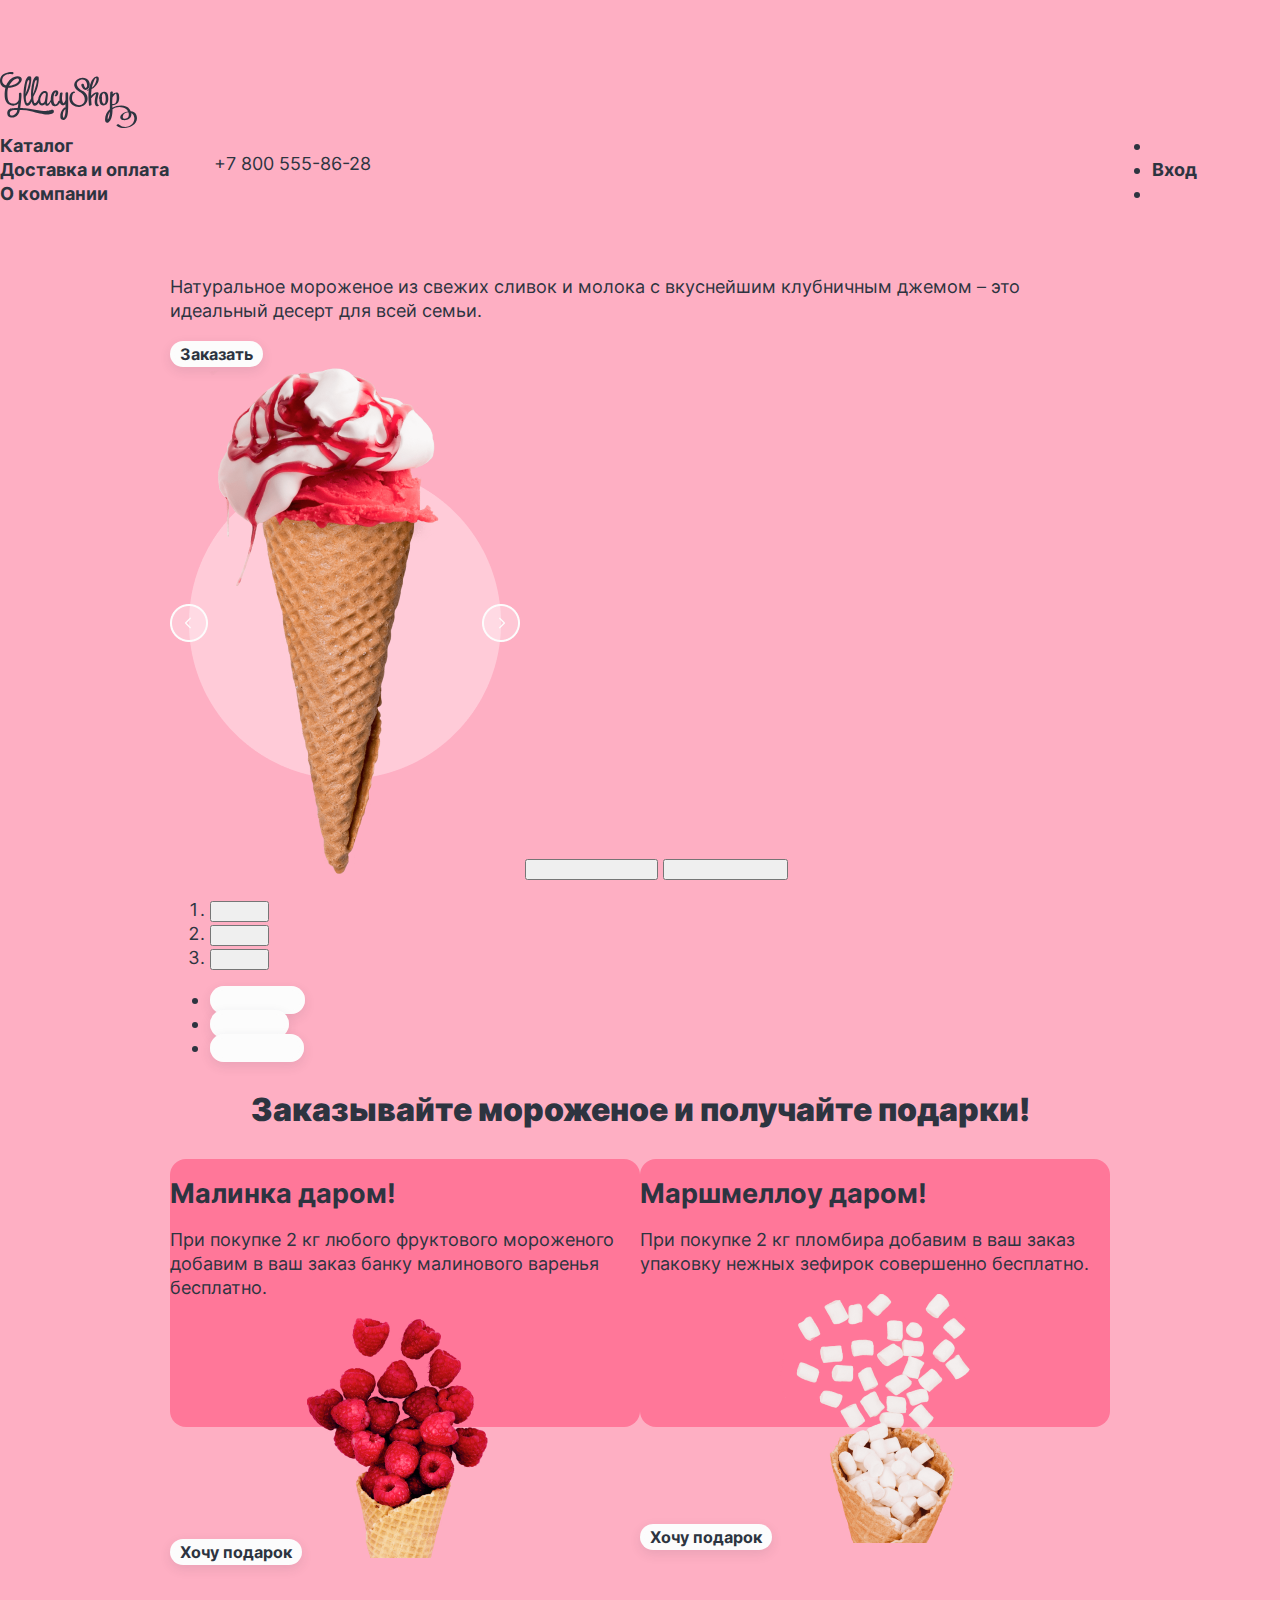
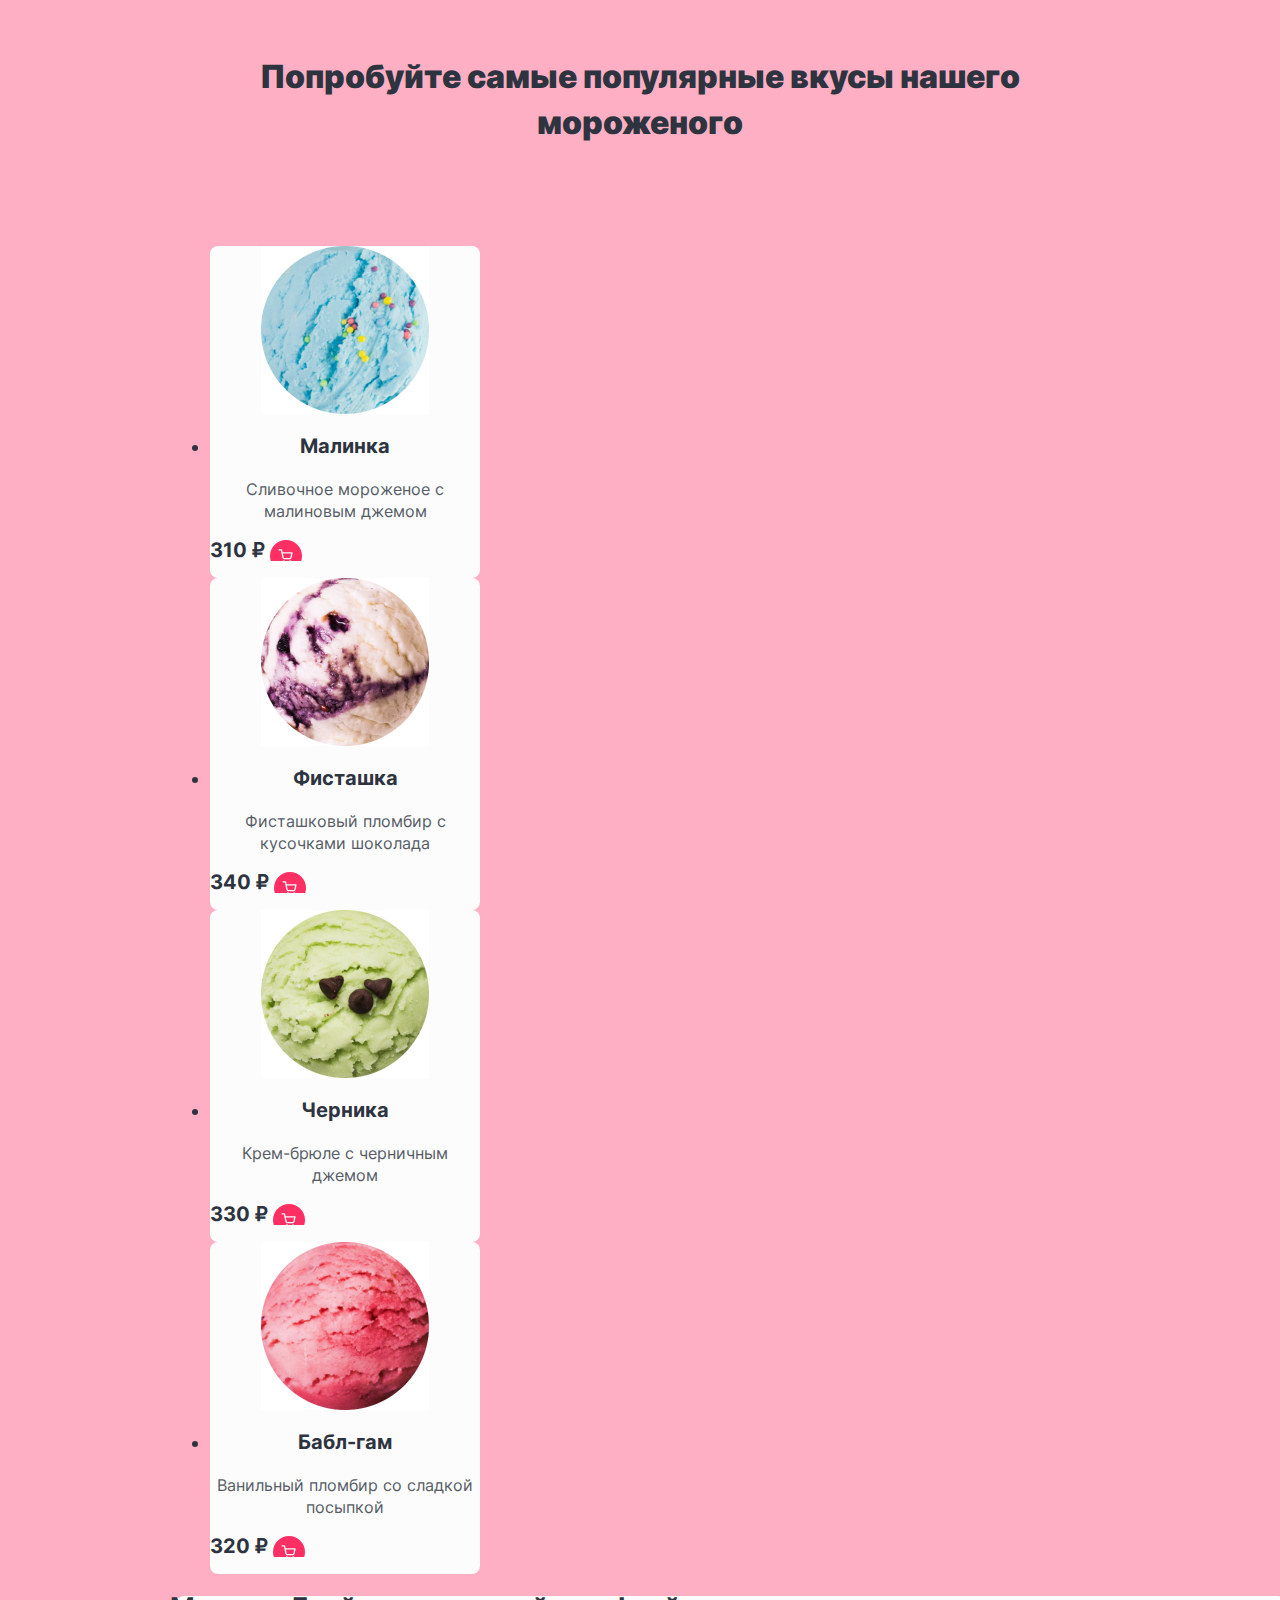
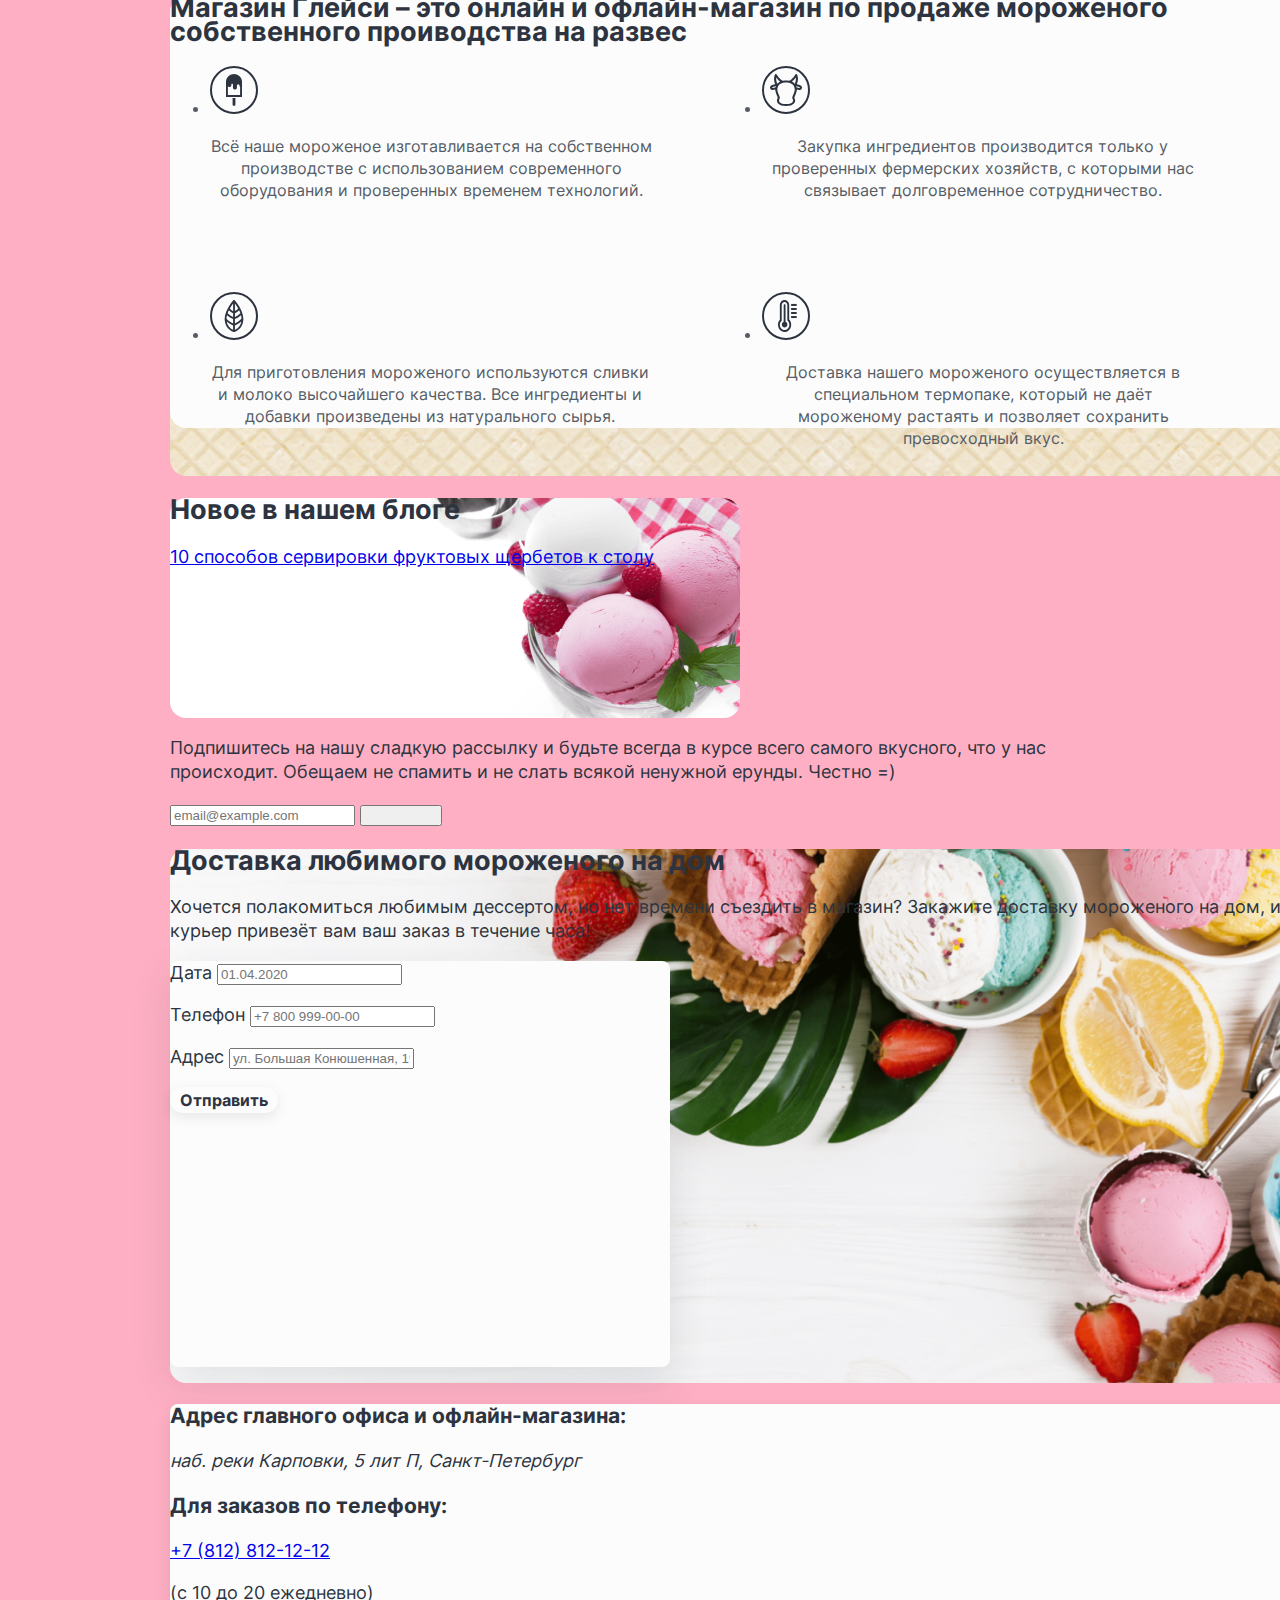
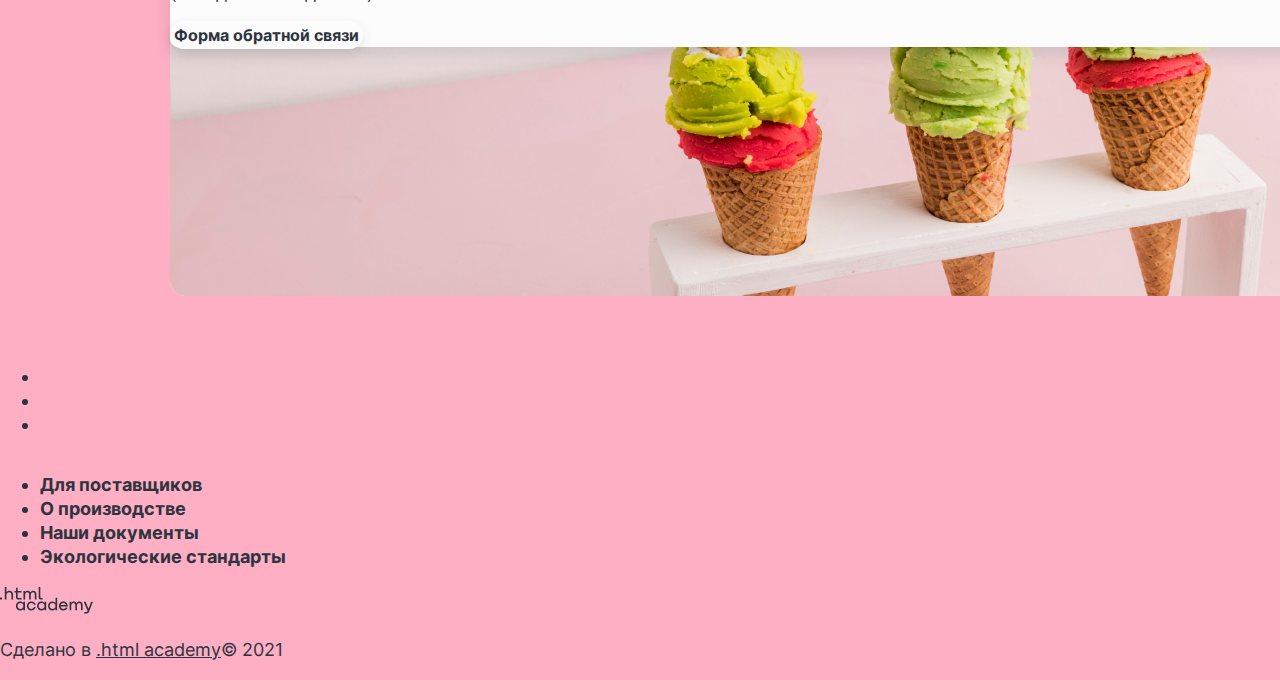
==== commit ef44bbde: "8 flex" ====
--- a/index.html
+++ b/index.html
@@ -15,7 +15,7 @@
     <h1 class="visually-hidden">Glacy Shop</h1>
     <img class="logo" src="images/Logo.svg" alt="Логотип «Glacy Shop».">
 
-    <div class="wrapper-menu-nav">
+    
 
       <nav class="navigation">
         <ul class="navigation-list">
@@ -29,14 +29,14 @@
             <a class="navigation-link" href="/faq.html">О компании</a>
           </li>
         </ul>
-    </div>
+    
 
     <p class="contact-number">+7 800 555-86-28</p>
 
 
-    <div class="wrapper-menu-user"></div>
-
-    <ul class="navigation-list">
+    
+
+    <ul class="navigation-user navigation-list">
       <li class="navigation-item">
         <a class="navigation-link" href="#">
           <span class="visually-hidden">
@@ -57,82 +57,83 @@
     </ul>
 
     </nav>
-    </div>
   </header>
 
   <!-- Начало мэйна -->
 
-  <main class="main-index">
-
-    <section class="product-name">
-      <h2 class="visually-hidden">Нежный пломбир с клубничным джемом</h2>
-      <p class="product-description">Натуральное мороженое из свежих сливок
-        и молока с вкуснейшим клубничным джемом – это идеальный десерт для всей семьи.</p>
-    </section>
-
-    <button class="button" type="button">Заказать</button>
-
-    <!-- Слайдшоу -->
-
-    <section class="gallery">
-
-      <img class="slider-image-one" src="images/slideshow/slideshow-1.png" alt="Мороженка-1">
-
-      <button class="slider-button slider-prev" type="button">
-        <span class="visually-hidden">Предыдущее фото</span>
-      </button>
-
-      <button class="slider-button slider-next" type="button">
-        <span class="visually-hidden">Следующее фото</span>
-      </button>
-
-
-      <!-- Пагинация -->
-
-
-      <ol class="slider-pagination">
-        <li class="slider-pagination-item">
-          <button class="slider-pagination-button slider-pagination-button-current" type="button">
-            <span class="visually-hidden">1 фото</span>
-          </button>
-        </li>
-        <li class="slider-pagination-item">
-          <button class="slider-pagination-button" type="button">
-            <span class="visually-hidden">2 фото</span>
-          </button>
-        </li>
-        <li class="slider-pagination-item">
-          <button class="slider-pagination-button" type="button">
-            <span class="visually-hidden">3 фото</span>
-          </button>
-        </li>
-      </ol>
-
-      <ul class="main-social-list">
-        <li class="main-social-item">
-          <a class="button" href="#">
-            <span class="visually-hidden">ВКонтакте</span>
-          </a>
-        </li>
-        <li class="main-social-item">
-          <a class="button" href="#">
-            <span class="visually-hidden">Фейсбук</span>
-          </a>
-        </li>
-        <li class="main-social-item">
-          <a class="button" href="#">
-            <span class="visually-hidden">Инстаграм</span>
-          </a>
-        </li>
-      </ul>
-    </section>
+  <main class="main-container main-index"> 
+    <div class="page-container">   
+      <section class="product-name">
+        <h2 class="visually-hidden">Нежный пломбир с клубничным джемом</h2>
+        <p class="product-description">Натуральное мороженое из свежих сливок
+          и молока с вкуснейшим клубничным джемом – это идеальный десерт для всей семьи.</p>
+      </section>
+
+      <button class="button" type="button">Заказать</button>
+
+      <!-- Слайдшоу -->
+
+      <section class="gallery">
+
+        <img class="slider-image-one" src="images/slideshow/slideshow-1.png" alt="Мороженка-1">
+
+        <button class="slider-button slider-prev" type="button">
+          <span class="visually-hidden">Предыдущее фото</span>
+        </button>
+
+        <button class="slider-button slider-next" type="button">
+          <span class="visually-hidden">Следующее фото</span>
+        </button>
+
+
+        <!-- Пагинация -->
+
+
+        <ol class="slider-pagination">
+          <li class="slider-pagination-item">
+            <button class="slider-pagination-button slider-pagination-button-current" type="button">
+              <span class="visually-hidden">1 фото</span>
+            </button>
+          </li>
+          <li class="slider-pagination-item">
+            <button class="slider-pagination-button" type="button">
+              <span class="visually-hidden">2 фото</span>
+            </button>
+          </li>
+          <li class="slider-pagination-item">
+            <button class="slider-pagination-button" type="button">
+              <span class="visually-hidden">3 фото</span>
+            </button>
+          </li>
+        </ol>
+    
+    <ul class="main-social-list">
+      <li class="main-social-item">
+        <a class="button" href="#">
+          <span class="visually-hidden">ВКонтакте</span>
+        </a>
+      </li>
+      <li class="main-social-item">
+        <a class="button" href="#">
+          <span class="visually-hidden">Фейсбук</span>
+        </a>
+      </li>
+      <li class="main-social-item">
+        <a class="button" href="#">
+          <span class="visually-hidden">Инстаграм</span>
+        </a>
+      </li>
+    </ul>
+    </section>
+
 
     <!-- Блок баннеров -->
 
 
     <h2 class="banners-title">Заказывайте мороженое и получайте подарки!</h2>
 
-    <section class="banner-one">
+    <div class="banner-container">
+      <section class="banner-ceo">
       <h2 class="banner-title">Малинка даром!</h2>
       <p class="banner-description">При покупке 2 кг любого фруктового мороженого добавим в ваш заказ банку малинового
         варенья бесплатно.</p>
@@ -141,13 +142,14 @@
     </section>
 
 
-    <section class="banner-two">
+    <section class="banner-ceo">
       <h2 class="banner-title">Маршмеллоу даром!</h2>
       <p class="banner-description">При покупке 2 кг пломбира добавим в ваш заказ упаковку нежных зефирок совершенно
         бесплатно.</p>
       <button class="button" type="button">Хочу подарок</button>
       <img class="logo-gift-two" src="images/zefir.png" alt="Маршмеллоу в рожке.">
     </section>
+  </div>
 
     <!-- Кусок каталога -->
 
@@ -328,6 +330,8 @@
       </div>
 
     </section>
+  </div>
+  </main>
 
 
     <!-- Футер -->
@@ -375,8 +379,7 @@
       <p class="about-text">Сделано в <a class="htmlacademy-link" href="https://htmlacademy.ru/">.html academy</a>© 2021
       </p>
 
-    </footer>
-  </main>
+    </footer>  
 </body>
 
 </html>--- a/styles/style.css
+++ b/styles/style.css
@@ -22,6 +22,10 @@
     font-display: swap;
 }
 
+html {
+    height: 100%;
+}
+
 /* INDEX.HTML */
 
 body {
@@ -30,6 +34,11 @@
     color: #2D3440;
     font-size: 18px;
     line-height: 24px;
+    margin: 0;
+    display: flex;
+    flex-direction: column;
+    min-height: 100%;
+
 }
 
 .button {
@@ -75,12 +84,296 @@
 
 /* Main */
 
+.main-container {
+    flex-grow: 1;
+}
+
 .main-index {
     background-size: 100% auto;
 }
 
 .product-name {
     text-align: left;
+}
+
+
+.products-title {
+    font-family: Inter;
+    font-style: normal;
+    font-weight: 900;
+    font-size: 32px;
+    line-height: 46px;
+    margin-bottom: 100px;
+    text-align: center;
+    /* убрать марджин */
+}
+
+.product-card {
+    width: 270px;
+    height: 332px;
+    left: 98px;
+    top: 1382px;
+    background: #FCFCFC;
+    border-radius: 8px;
+}
+
+.banner-news {
+    background-image: url("../images/background-1.jpg");
+    border-radius: 16px;
+    width: 570px;
+    height: 220px;
+}
+
+.delivery {
+    background-image: url("../images/background-2.jpg");
+    border-radius: 16px;
+    width: 1170px;
+    height: 534px;
+
+}
+
+.delivery-form {
+    width: 500px;
+    height: 406px;
+    background: #FCFCFC;
+    box-shadow: 0px 15px 40px rgba(45, 52, 64, 0.12);
+    border-radius: 8px;
+}
+
+.contacts {
+    background-image: url("../images/background-3.jpg");
+    border-radius: 16px;
+    width: 1170px;
+    height: 492px;
+}
+
+.wrapper-contacts {
+    background: #FCFCFC;
+    box-shadow: 0px 8px 16px rgba(45, 52, 64, 0.12);
+    border-radius: 8px;
+}
+
+.banner-seo {
+    width: 1122px;
+    height: 432px;
+    background: #FCFCFC;
+    border-radius: 16px;
+}
+
+.seo-card-1 {
+    position: absolute;
+    width: 442px;
+    height: 66px;
+    font-family: Inter;
+    font-style: normal;
+    font-weight: normal;
+    font-size: 16px;
+    line-height: 22px;
+    color: #565C66;
+
+}
+
+.seo-card-2 {
+    position: absolute;
+    width: 440px;
+    height: 66px;
+    margin-top: 226px;
+
+    font-family: Inter;
+    font-style: normal;
+    font-weight: normal;
+    font-size: 16px;
+    line-height: 22px;
+    color: #565C66;
+}
+
+.seo-card-3 {
+    position: absolute;
+    width: 441px;
+    height: 66px;
+    left: 762px;
+    font-family: Inter;
+    font-style: normal;
+    font-weight: normal;
+    font-size: 16px;
+    line-height: 22px;
+    color: #565C66;
+
+}
+
+.seo-card-4 {
+
+    position: absolute;
+    width: 442px;
+    height: 66px;
+    left: 762px;
+    margin-top: 226px;
+    font-family: Inter;
+    font-style: normal;
+    font-weight: normal;
+    font-size: 16px;
+    line-height: 22px;
+    color: #565C66;
+
+}
+
+.wrapper-seo {
+    width: 1170px;
+    height: 480px;
+    background: url('../images/background-seo.png');
+    border-radius: 16px;
+}
+
+
+/* Footer  */
+
+.page-footer {
+    color: #2D3440;
+
+}
+
+.navigation-link-footer {
+    font-family: "Inter", sans-serif;
+    line-height: 20px;
+    font-weight: 700;
+    color: #2D3440;
+
+    text-decoration: none;
+}
+
+.button-footer {
+    font-family: "Inter", sans-serif;
+    line-height: 20px;
+    font-weight: 700;
+    color: #2D3440;
+
+    text-decoration: none;
+}
+
+.htmlacademy-link {
+    color: #2D3440;
+}
+
+/* CATALOG.HTML */
+.main-inner {
+    background-size: 100% auto;
+}
+
+/* breadcrumbs */
+
+.breadcrumbs {
+    color: #2D3440;
+}
+
+.breadcrumbs-link {
+    color: inherit;
+}
+
+.catalog-filter-title {
+    font-family: Inter;
+    font-style: normal;
+    font-weight: normal;
+    font-size: 14px;
+    line-height: 20px;
+    color: #2D3440;
+}
+
+.control-input {
+    font-family: Inter;
+    font-style: normal;
+    font-weight: normal;
+    font-size: 14px;
+    line-height: 20px;
+    color: #2D3440;
+}
+
+.sorting-container {
+    font-family: Inter;
+    font-style: normal;
+    font-weight: normal;
+    font-size: 14px;
+    line-height: 20px;
+    color: #2D3440;
+}
+
+/* Продуктовая карточка */
+
+.product-card-title {
+    font-family: Inter;
+    font-style: normal;
+    font-weight: bold;
+    font-size: 20px;
+    line-height: 24px;
+    text-align: center;
+    color: #2D3440;
+}
+
+.product-card-description {
+    font-family: Inter;
+    font-style: normal;
+    font-weight: normal;
+    font-size: 16px;
+    line-height: 22px;
+    text-align: center;
+    color: #565C66;
+}
+
+.product-card-price {
+    font-family: Inter;
+    font-style: normal;
+    font-weight: bold;
+    font-size: 20px;
+    line-height: 24px;
+    color: #2D3440;
+}
+
+.product-card-link {
+    text-decoration: none;
+}
+
+.product-card-image {
+    display: block;
+    margin: 0 auto;
+}
+
+.pagination-link {
+    background: #FCFCFC;
+    border-radius: 50px;
+}
+
+/* .product-list {
+    display: flex;
+    justify-content: center;
+}
+
+.product-card:nth-child(2) {
+    margin-right: auto;
+}
+
+.product-card {
+    margin-left: 20px;
+} */
+
+.navigation {
+    display: flex;
+    width: 1366px;
+    margin: 0 auto;
+}
+
+.navigation-list {
+    margin: 0;
+    padding: 0;
+    width: 214px;
+}
+
+.navigation-user {
+    max-width: 250px;
+    margin-left: auto;
+}
+
+.page-container {
+    width: 940px;
+    margin: 0 auto;
 }
 
 /* Баннеры */
@@ -96,7 +389,7 @@
 
 }
 
-.banner-one {
+.banner-ceo {
     background: #FF7799;
     border-radius: 16px;
     width: 570px;
@@ -107,257 +400,10 @@
     /* убрать марджин */
 }
 
-.banner-two {
-    background: #FF7799;
-    border-radius: 16px;
-    width: 570px;
-    height: 268px;
-    left: 698px;
-    top: 886px;
-    margin-bottom: 200px;
-    /* убрать марджин */
-}
-
-.products-title {
-    font-family: Inter;
-    font-style: normal;
-    font-weight: 900;
-    font-size: 32px;
-    line-height: 46px;
-    margin-bottom: 100px;
-    text-align: center;
-    /* убрать марджин */
-}
-
-.product-card {
-    width: 270px;
-    height: 332px;
-    left: 98px;
-    top: 1382px;
-    background: #FCFCFC;
-    border-radius: 8px;
-}
-
-.banner-news {
-    background-image: url("../images/background-1.jpg");
-    border-radius: 16px;
-    width: 570px;
-    height: 220px;
-}
-
-.delivery {
-    background-image: url("../images/background-2.jpg");
-    border-radius: 16px;
-    width: 1170px;
-    height: 534px;
-
-}
-
-.delivery-form {
-    width: 500px;
-    height: 406px;
-    background: #FCFCFC;
-    box-shadow: 0px 15px 40px rgba(45, 52, 64, 0.12);
-    border-radius: 8px;
-}
-
-.contacts {
-    background-image: url("../images/background-3.jpg");
-    border-radius: 16px;
-    width: 1170px;
-    height: 492px;
-}
-
-.wrapper-contacts {
-    background: #FCFCFC;
-    box-shadow: 0px 8px 16px rgba(45, 52, 64, 0.12);
-    border-radius: 8px;
-}
-
-.banner-seo {
-    width: 1122px;
-    height: 432px;
-    background: #FCFCFC;
-    border-radius: 16px;
-}
-
-.seo-card-1 {
-    position: absolute;
-    width: 442px;
-    height: 66px;
-    font-family: Inter;
-    font-style: normal;
-    font-weight: normal;
-    font-size: 16px;
-    line-height: 22px;
-    color: #565C66;
-
-}
-
-.seo-card-2 {
-    position: absolute;
-    width: 440px;
-    height: 66px;
-    margin-top: 226px;
-
-    font-family: Inter;
-    font-style: normal;
-    font-weight: normal;
-    font-size: 16px;
-    line-height: 22px;
-    color: #565C66;
-}
-
-.seo-card-3 {
-    position: absolute;
-    width: 441px;
-    height: 66px;
-    left: 762px;
-    font-family: Inter;
-    font-style: normal;
-    font-weight: normal;
-    font-size: 16px;
-    line-height: 22px;
-    color: #565C66;
-
-}
-
-.seo-card-4 {
-
-    position: absolute;
-    width: 442px;
-    height: 66px;
-    left: 762px;
-    margin-top: 226px;
-    font-family: Inter;
-    font-style: normal;
-    font-weight: normal;
-    font-size: 16px;
-    line-height: 22px;
-    color: #565C66;
-
-}
-
-.wrapper-seo {
-    width: 1170px;
-    height: 480px;
-    background: url('../images/background-seo.png');
-    border-radius: 16px;
-}
-
-
-/* Footer  */
-
-.page-footer {
-    color: #2D3440;
-
-}
-
-.navigation-link-footer {
-    font-family: "Inter", sans-serif;
-    line-height: 20px;
-    font-weight: 700;
-    color: #2D3440;
-
-    text-decoration: none;
-}
-
-.button-footer {
-    font-family: "Inter", sans-serif;
-    line-height: 20px;
-    font-weight: 700;
-    color: #2D3440;
-
-    text-decoration: none;
-}
-
-.htmlacademy-link {
-    color: #2D3440;
-}
-
-/* CATALOG.HTML */
-.main-inner {
-    background-size: 100% auto;
-}
-
-/* breadcrumbs */
-
-.breadcrumbs {
-    color: #2D3440;
-}
-
-.breadcrumbs-link {
-    color: inherit;
-}
-
-.catalog-filter-title {
-    font-family: Inter;
-    font-style: normal;
-    font-weight: normal;
-    font-size: 14px;
-    line-height: 20px;
-    color: #2D3440;
-}
-
-.control-input {
-    font-family: Inter;
-    font-style: normal;
-    font-weight: normal;
-    font-size: 14px;
-    line-height: 20px;
-    color: #2D3440;
-}
-
-.sorting-container {
-    font-family: Inter;
-    font-style: normal;
-    font-weight: normal;
-    font-size: 14px;
-    line-height: 20px;
-    color: #2D3440;
-}
-
-/* Продуктовая карточка */
-
-.product-card-title {
-    font-family: Inter;
-    font-style: normal;
-    font-weight: bold;
-    font-size: 20px;
-    line-height: 24px;
-    text-align: center;
-    color: #2D3440;
-}
-
-.product-card-description {
-    font-family: Inter;
-    font-style: normal;
-    font-weight: normal;
-    font-size: 16px;
-    line-height: 22px;
-    text-align: center;
-    color: #565C66;
-}
-
-.product-card-price {
-    font-family: Inter;
-    font-style: normal;
-    font-weight: bold;
-    font-size: 20px;
-    line-height: 24px;
-    color: #2D3440;
-}
-
-.product-card-link {
-    text-decoration: none;
-}
-
-.product-card-image {
-    display: block;
-    margin: 0 auto;
-}
-
-.pagination-link {
-    background: #FCFCFC;
-    border-radius: 50px;
+
+.banner-container {
+    margin: 0;
+    padding: 0;
+    display: flex;
+    justify-content: space-between;
 }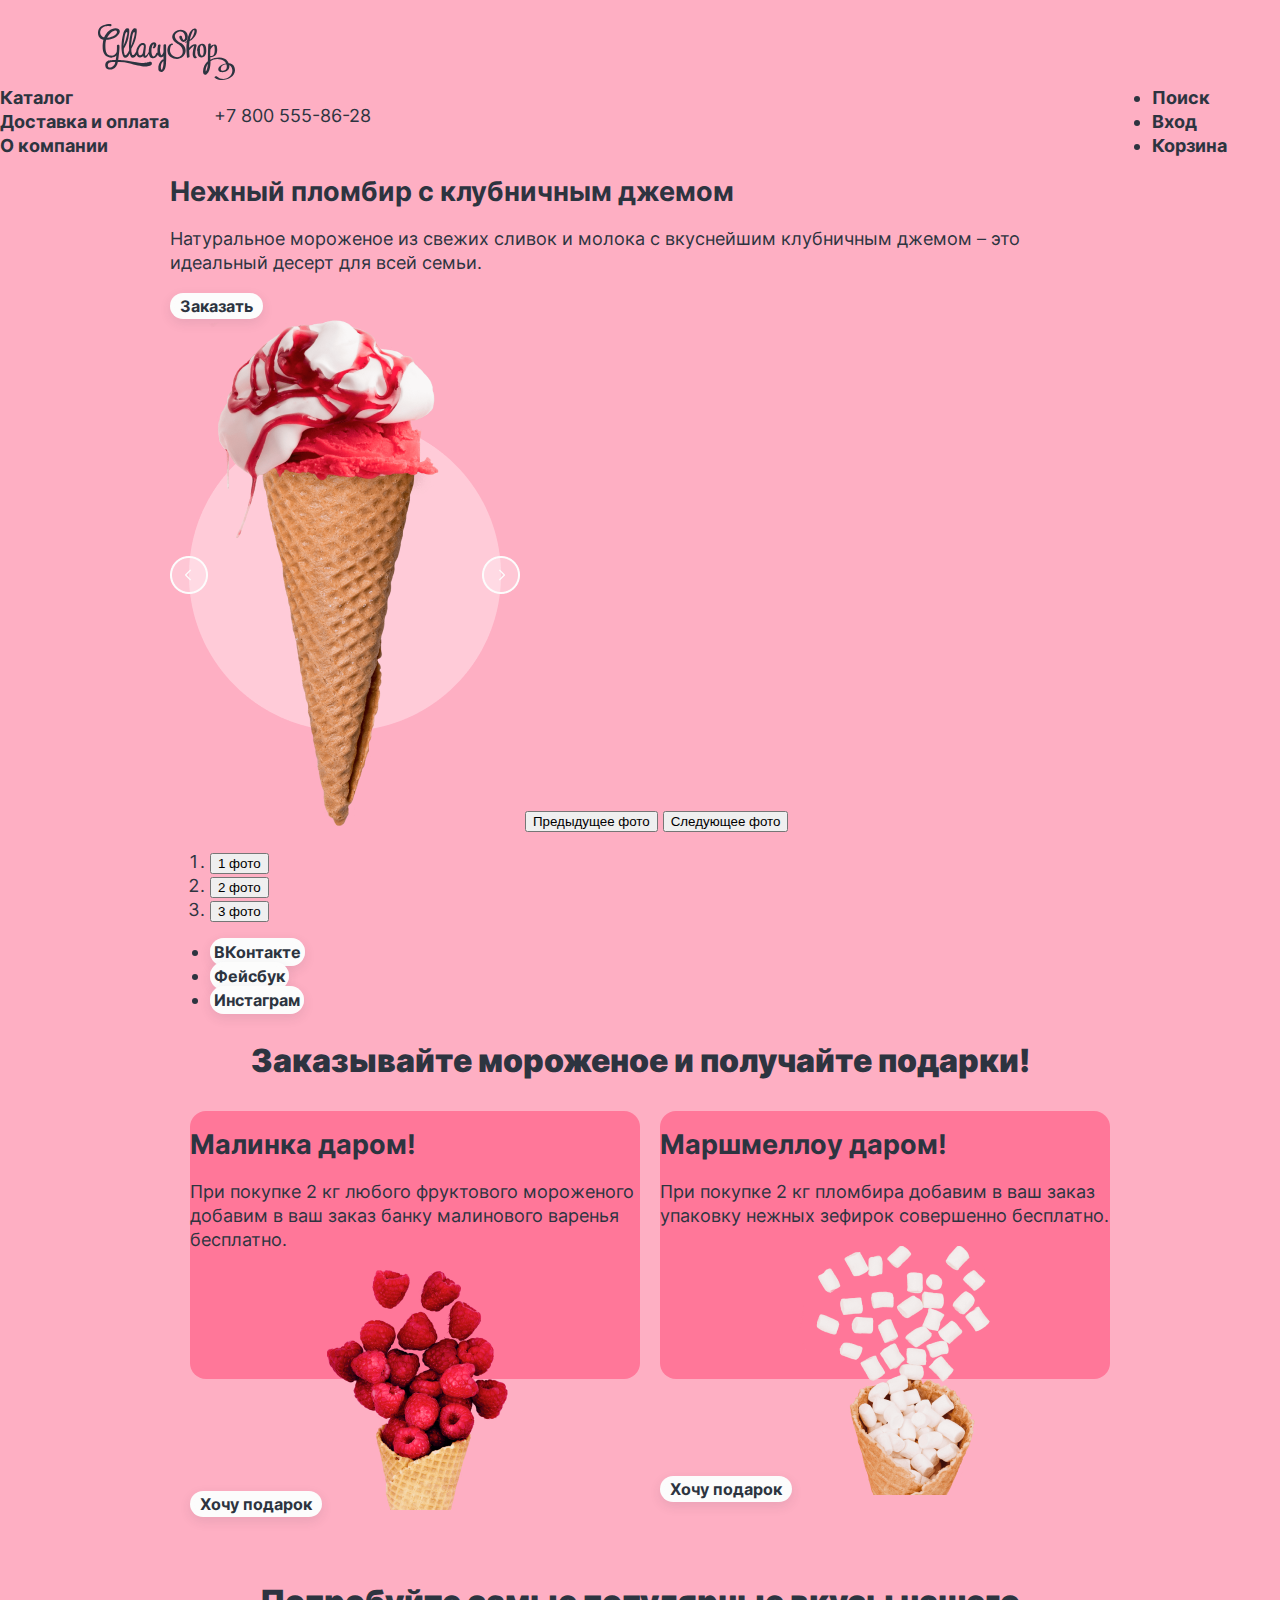
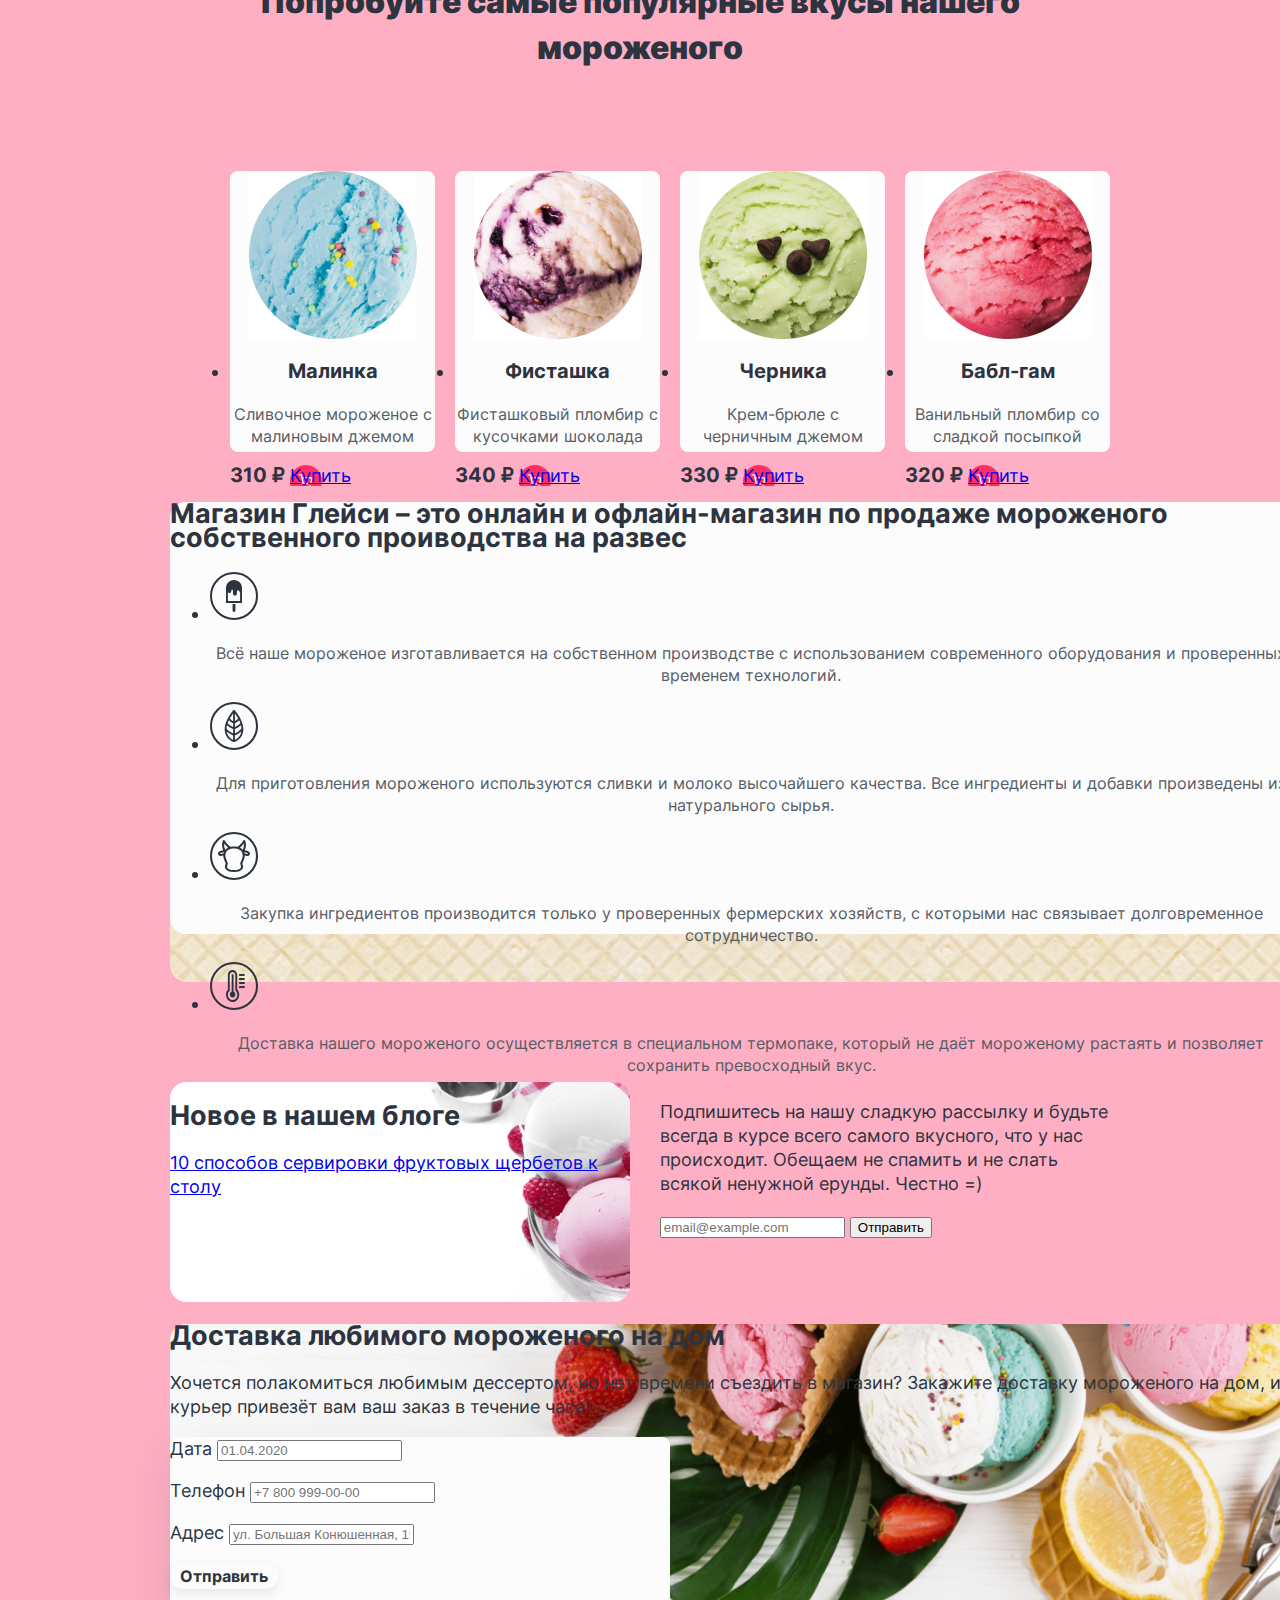
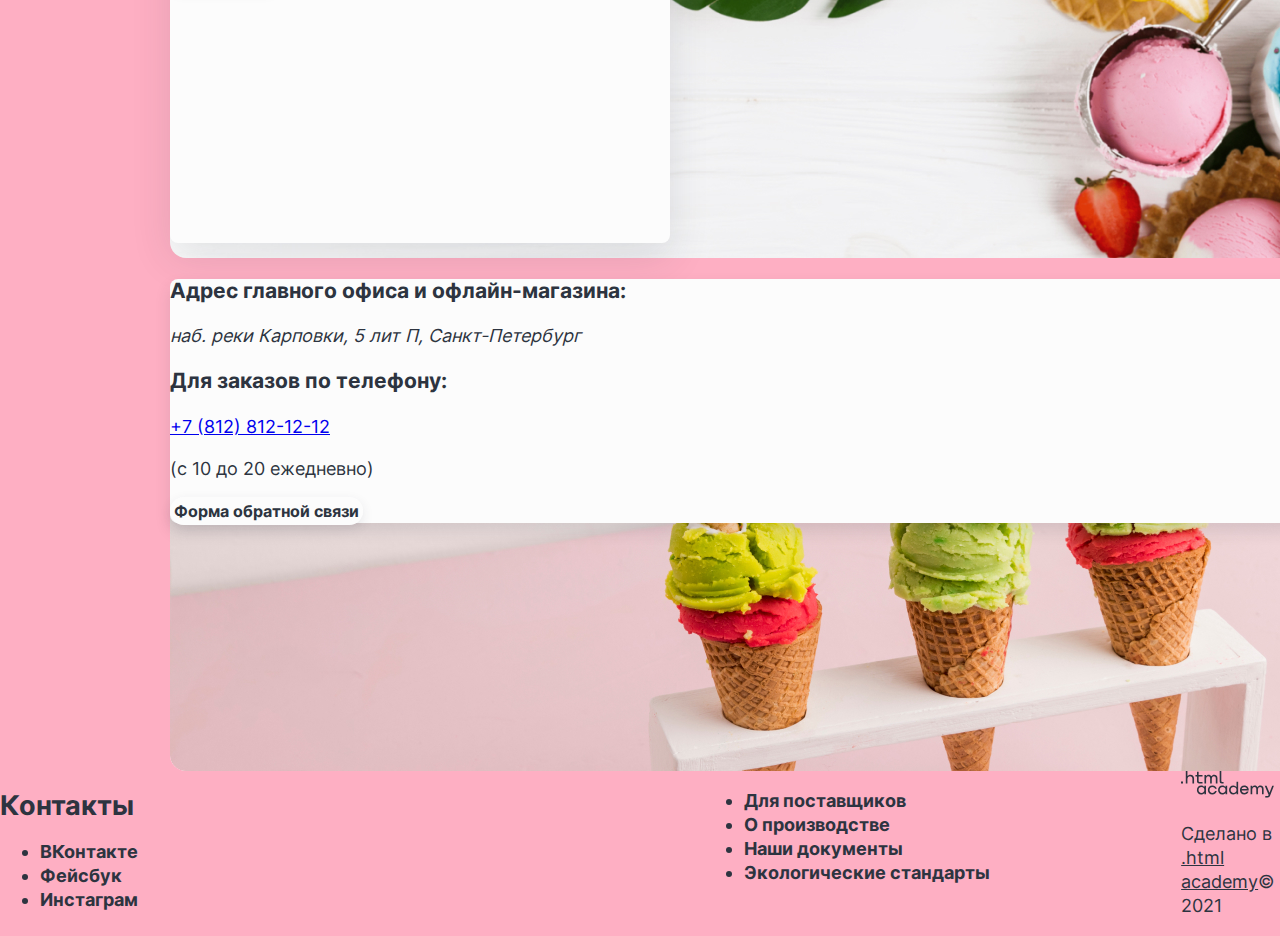
==== commit c43e8330: "Flex" ====
--- a/index.html
+++ b/index.html
@@ -10,59 +10,59 @@
 <body>
 
   <!-- Хедер -->
-  <header class=page-header>
-
-    <h1 class="visually-hidden">Glacy Shop</h1>
+  <header class="page-header">
+
+    <!-- <h1 class="visually-hidden">Glacy Shop</h1> -->
     <img class="logo" src="images/Logo.svg" alt="Логотип «Glacy Shop».">
 
-    
-
-      <nav class="navigation">
-        <ul class="navigation-list">
-          <li class="navigation-item">
-            <a class="navigation-link" href="/catalog.html">Каталог</a>
-          </li>
-          <li class="navigation-item">
-            <a class="navigation-link" href="/delivery.html">Доставка и оплата</a>
-          </li>
-          <li class="navigation-item">
-            <a class="navigation-link" href="/faq.html">О компании</a>
-          </li>
-        </ul>
-    
-
-    <p class="contact-number">+7 800 555-86-28</p>
-
-
-    
-
-    <ul class="navigation-user navigation-list">
-      <li class="navigation-item">
-        <a class="navigation-link" href="#">
-          <span class="visually-hidden">
-            Поиск
-          </span>
-        </a>
-      </li>
-      <li class="navigation-item">
-        <a class="navigation-link" href="#">Вход</a>
-      </li>
-      <li class="navigation-item">
-        <a class="navigation-link" href="#">
-          <span class="visually-hidden">
-            Корзина
-          </span>
-        </a>
-      </li>
-    </ul>
+
+
+    <nav class="navigation">
+      <ul class="navigation-list">
+        <li class="navigation-item">
+          <a class="navigation-link" href="/catalog.html">Каталог</a>
+        </li>
+        <li class="navigation-item">
+          <a class="navigation-link" href="/delivery.html">Доставка и оплата</a>
+        </li>
+        <li class="navigation-item">
+          <a class="navigation-link" href="/faq.html">О компании</a>
+        </li>
+      </ul>
+
+
+      <p class="contact-number">+7 800 555-86-28</p>
+
+
+
+
+      <ul class="navigation-user navigation-list">
+        <li class="navigation-item">
+          <a class="navigation-link" href="#">
+            <span class="visually-hidden">
+              Поиск
+            </span>
+          </a>
+        </li>
+        <li class="navigation-item">
+          <a class="navigation-link" href="#">Вход</a>
+        </li>
+        <li class="navigation-item">
+          <a class="navigation-link" href="#">
+            <span class="visually-hidden">
+              Корзина
+            </span>
+          </a>
+        </li>
+      </ul>
 
     </nav>
   </header>
 
   <!-- Начало мэйна -->
 
-  <main class="main-container main-index"> 
-    <div class="page-container">   
+  <main class="main-container main-index">
+    <div class="page-container">
       <section class="product-name">
         <h2 class="visually-hidden">Нежный пломбир с клубничным джемом</h2>
         <p class="product-description">Натуральное мороженое из свежих сливок
@@ -106,236 +106,242 @@
             </button>
           </li>
         </ol>
-    
-    <ul class="main-social-list">
-      <li class="main-social-item">
-        <a class="button" href="#">
-          <span class="visually-hidden">ВКонтакте</span>
-        </a>
-      </li>
-      <li class="main-social-item">
-        <a class="button" href="#">
-          <span class="visually-hidden">Фейсбук</span>
-        </a>
-      </li>
-      <li class="main-social-item">
-        <a class="button" href="#">
-          <span class="visually-hidden">Инстаграм</span>
-        </a>
-      </li>
-    </ul>
-    </section>
-
-
-    <!-- Блок баннеров -->
-
-
-    <h2 class="banners-title">Заказывайте мороженое и получайте подарки!</h2>
-
-    <div class="banner-container">
-      <section class="banner-ceo">
-      <h2 class="banner-title">Малинка даром!</h2>
-      <p class="banner-description">При покупке 2 кг любого фруктового мороженого добавим в ваш заказ банку малинового
-        варенья бесплатно.</p>
-      <button class="button" type="button">Хочу подарок</button>
-      <img class="logo-gift-one" src="images/malina.png" alt="Малина в рожке.">
-    </section>
-
-
-    <section class="banner-ceo">
-      <h2 class="banner-title">Маршмеллоу даром!</h2>
-      <p class="banner-description">При покупке 2 кг пломбира добавим в ваш заказ упаковку нежных зефирок совершенно
-        бесплатно.</p>
-      <button class="button" type="button">Хочу подарок</button>
-      <img class="logo-gift-two" src="images/zefir.png" alt="Маршмеллоу в рожке.">
-    </section>
-  </div>
-
-    <!-- Кусок каталога -->
-
-    <h2 class="products-title">Попробуйте самые популярные вкусы нашего мороженого</h2>
-
-    <section class="products-list">
-
-
-      <ul class="product-list">
-        <!-- Первая карточка -->
-
-        <li class="product-card">
-          <a class="product-card-link" href="#">
-            <img class="product-card-image" src="images/main-cards/card-1.jpg" alt="Мороженое Малинка">
-            <h3 class="product-card-title">Малинка</h3>
+
+        <ul class="main-social-list">
+          <li class="main-social-item">
+            <a class="button" href="#">
+              <span class="visually-hidden">ВКонтакте</span>
+            </a>
+          </li>
+          <li class="main-social-item">
+            <a class="button" href="#">
+              <span class="visually-hidden">Фейсбук</span>
+            </a>
+          </li>
+          <li class="main-social-item">
+            <a class="button" href="#">
+              <span class="visually-hidden">Инстаграм</span>
+            </a>
+          </li>
+        </ul>
+      </section>
+
+
+      <!-- Блок баннеров -->
+
+
+      <h2 class="banners-title">Заказывайте мороженое и получайте подарки!</h2>
+
+      <div class="banner-container">
+        <section class="banner-ceo">
+          <h2 class="banner-title">Малинка даром!</h2>
+          <p class="banner-description">При покупке 2 кг любого фруктового мороженого добавим в ваш заказ банку
+            малинового
+            варенья бесплатно.</p>
+          <button class="button" type="button">Хочу подарок</button>
+          <img class="logo-gift-one" src="images/malina.png" alt="Малина в рожке.">
+        </section>
+
+
+        <section class="banner-ceo">
+          <h2 class="banner-title">Маршмеллоу даром!</h2>
+          <p class="banner-description">При покупке 2 кг пломбира добавим в ваш заказ упаковку нежных зефирок совершенно
+            бесплатно.</p>
+          <button class="button" type="button">Хочу подарок</button>
+          <img class="logo-gift-two" src="images/zefir.png" alt="Маршмеллоу в рожке.">
+        </section>
+      </div>
+
+      <!-- Кусок каталога -->
+
+      <h2 class="products-title">Попробуйте самые популярные вкусы нашего мороженого</h2>
+
+      <section class="products-list">
+
+
+        <ul class="product-list">
+          <!-- Первая карточка -->
+
+          <li class="product-card">
+            <a class="product-card-link" href="#">
+              <img class="product-card-image" src="images/main-cards/card-1.jpg" alt="Мороженое Малинка">
+              <h3 class="product-card-title">Малинка</h3>
+            </a>
+            <p class="product-card-description">Сливочное мороженое с малиновым джемом</p>
+
+            <b class="product-card-price">310 ₽</b>
+            <a class="product-card-button" href="#">
+              <span class="visually-hidden">Купить
+              </span>
+            </a>
+          </li>
+
+          <!-- Вторая карточка -->
+
+          <li class="product-card">
+            <a class="product-card-link" href="#">
+              <img class="product-card-image" src="images/main-cards/card-2.jpg" alt="Мороженое Фисташка">
+              <h3 class="product-card-title">Фисташка</h3>
+            </a>
+            <p class="product-card-description">Фисташковый пломбир с кусочками шоколада</p>
+
+            <b class="product-card-price">340 ₽</b>
+            <a class="product-card-button" href="#">
+              <span class="visually-hidden">Купить
+              </span>
+            </a>
+          </li>
+
+          <!-- Третья карточка -->
+
+          <li class="product-card">
+            <a class="product-card-link" href="#">
+              <img class="product-card-image" src="images/main-cards/card-3.jpg" alt="Мороженое Черника">
+              <h3 class="product-card-title">Черника</h3>
+            </a>
+            <p class="product-card-description">Крем-брюле
+              с черничным джемом</p>
+
+            <b class="product-card-price">330 ₽</b>
+            <a class="product-card-button" href="#">
+              <span class="visually-hidden">Купить
+              </span>
+            </a>
+          </li>
+
+          <!-- Четвертая карточка -->
+
+          <li class="product-card">
+            <a class="product-card-link" href="#">
+              <img class="product-card-image" src="images/main-cards/card-4.jpg" alt="Мороженое Бабл-гам">
+              <h3 class="product-card-title">Бабл-гам</h3>
+            </a>
+            <p class="product-card-description">Ванильный пломбир
+              со сладкой посыпкой</p>
+
+            <b class="product-card-price">320 ₽</b>
+            <a class="product-card-button" href="#">
+              <span class="visually-hidden">Купить
+              </span>
+            </a>
+          </li>
+        </ul>
+      </section>
+
+      <!-- Баннер сео -->
+
+      <div class="wrapper-seo">
+        <section class="banner-seo">
+          <h2 class="banner-title">Магазин Глейси – это онлайн и офлайн-магазин по продаже мороженого собственного
+            проиводства на развес</h2>
+
+          <ul class="seo-list">
+            <li class="seo-card-1">
+              <img class="seo-article-image" src="images/icons/ice-cream.svg" alt="иконка мороженое">
+              <p class="product-card-description">Всё наше мороженое изготавливается на собственном производстве с
+                использованием современного оборудования и проверенных временем технологий.</p>
+            </li>
+
+            <li class="seo-card-2">
+              <img class="seo-article-image" src="images/icons/leaf.svg" alt="иконка листок">
+              <p class="product-card-description">Для приготовления мороженого используются сливки и молоко высочайшего
+                качества. Все ингредиенты
+                и добавки произведены из натурального сырья.</p>
+            </li>
+
+            <li class="seo-card-3">
+              <img class="seo-article-image" src="images/icons/cow.svg" alt="иконка корова">
+              <p class="product-card-description">Закупка ингредиентов производится только
+                у проверенных фермерских хозяйств, с которыми нас связывает долговременное сотрудничество.</p>
+            </li>
+
+            <li class="seo-card-4">
+              <img class="seo-article-image" src="images/icons/termometer.svg" alt="иконка градусник">
+              <p class="product-card-description">Доставка нашего мороженого осуществляется в специальном термопаке,
+                который не даёт мороженому растаять и позволяет сохранить превосходный вкус.</p>
+            </li>
+          </ul>
+        </section>
+      </div>
+
+      <!-- Баннер новости -->
+
+      <div class="low-banners-wrapper">
+
+        <section class="banner-news">
+          <h2 class="arcticle-news">Новое в нашем блоге</h2>
+          <a class="link-news" href="#">
+            <p class="text-news">10 способов сервировки фруктовых щербетов к столу</p>
           </a>
-          <p class="product-card-description">Сливочное мороженое с малиновым джемом</p>
-
-          <b class="product-card-price">310 ₽</b>
-          <a class="product-card-button" href="#">
-            <span class="visually-hidden">Купить
-            </span>
-          </a>
-        </li>
-
-        <!-- Вторая карточка -->
-
-        <li class="product-card">
-          <a class="product-card-link" href="#">
-            <img class="product-card-image" src="images/main-cards/card-2.jpg" alt="Мороженое Фисташка">
-            <h3 class="product-card-title">Фисташка</h3>
-          </a>
-          <p class="product-card-description">Фисташковый пломбир с кусочками шоколада</p>
-
-          <b class="product-card-price">340 ₽</b>
-          <a class="product-card-button" href="#">
-            <span class="visually-hidden">Купить
-            </span>
-          </a>
-        </li>
-
-        <!-- Третья карточка -->
-
-        <li class="product-card">
-          <a class="product-card-link" href="#">
-            <img class="product-card-image" src="images/main-cards/card-3.jpg" alt="Мороженое Черника">
-            <h3 class="product-card-title">Черника</h3>
-          </a>
-          <p class="product-card-description">Крем-брюле
-            с черничным джемом</p>
-
-          <b class="product-card-price">330 ₽</b>
-          <a class="product-card-button" href="#">
-            <span class="visually-hidden">Купить
-            </span>
-          </a>
-        </li>
-
-        <!-- Четвертая карточка -->
-
-        <li class="product-card">
-          <a class="product-card-link" href="#">
-            <img class="product-card-image" src="images/main-cards/card-4.jpg" alt="Мороженое Бабл-гам">
-            <h3 class="product-card-title">Бабл-гам</h3>
-          </a>
-          <p class="product-card-description">Ванильный пломбир
-            со сладкой посыпкой</p>
-
-          <b class="product-card-price">320 ₽</b>
-          <a class="product-card-button" href="#">
-            <span class="visually-hidden">Купить
-            </span>
-          </a>
-        </li>
-      </ul>
-    </section>
-
-    <!-- Баннер сео -->
-
-    <div class="wrapper-seo">
-      <section class="banner-seo">
-        <h2 class="banner-title">Магазин Глейси – это онлайн и офлайн-магазин по продаже мороженого собственного
-          проиводства на развес</h2>
-
-        <ul class="seo-list">
-          <li class="seo-card-1">
-            <img class="seo-article-image" src="images/icons/ice-cream.svg" alt="иконка мороженое">
-            <p class="product-card-description">Всё наше мороженое изготавливается на собственном производстве с
-              использованием современного оборудования и проверенных временем технологий.</p>
-          </li>
-
-          <li class="seo-card-2">
-            <img class="seo-article-image" src="images/icons/leaf.svg" alt="иконка листок">
-            <p class="product-card-description">Для приготовления мороженого используются сливки и молоко высочайшего
-              качества. Все ингредиенты
-              и добавки произведены из натурального сырья.</p>
-          </li>
-
-          <li class="seo-card-3">
-            <img class="seo-article-image" src="images/icons/cow.svg" alt="иконка корова">
-            <p class="product-card-description">Закупка ингредиентов производится только
-              у проверенных фермерских хозяйств, с которыми нас связывает долговременное сотрудничество.</p>
-          </li>
-
-          <li class="seo-card-4">
-            <img class="seo-article-image" src="images/icons/termometer.svg" alt="иконка градусник">
-            <p class="product-card-description">Доставка нашего мороженого осуществляется в специальном термопаке,
-              который не даёт мороженому растаять и позволяет сохранить превосходный вкус.</p>
-          </li>
-        </ul>
+        </section>
+
+        <!-- Баннер подписка -->
+
+        <section class="newsletter">
+          <p class="newsletter-text">Подпишитесь на нашу сладкую рассылку и будьте всегда
+            в курсе всего самого вкусного, что у нас происходит. Обещаем не спамить и не слать всякой ненужной ерунды.
+            Честно =)</p>
+
+          <form class="newsletter-form" action="https://echo.htmlacademy.ru/" method="post">
+            <input class="field" placeholder="email@example.com" type="email" name="newsletter-email"
+              id="newsletter-email" required>
+            <button class="button-newsletter-button" type="submit">
+              <span class="visually-hidden">Отправить</span>
+            </button>
+          </form>
+        </section>
+      </div>
+
+      <!-- Баннер доставка -->
+
+      <section class="delivery">
+        <h2 class="delivery-title">Доставка любимого мороженого на дом</h2>
+        <p>Хочется полакомиться любимым дессертом, но нет времени съездить в магазин? Закажите доставку мороженого на
+          дом,
+          и курьер привезёт вам ваш заказ в течение часа!</p>
+
+        <form class="delivery-form" action="https://echo.htmlacademy.ru/" method="post">
+          <p class="delivery-form-date"></p>
+          <label for="delivery-date">Дата</label>
+          <input type="text" name="delivery-date" placeholder="01.04.2020">
+          </p>
+
+          <p class="delivery-form-phone"></p>
+          <label for="delivery-phone">Телефон</label>
+          <input type="text" name="delivery-phone" placeholder="+7 800 999-00-00">
+          </p>
+
+          <p class="delivery-form-adress"></p>
+          <label for="delivery-adress">Адрес</label>
+          <input type="text" name="delivery-adress" placeholder="ул. Большая Конюшенная, 19/8">
+          </p>
+
+          <button class="button" type="submit">Отправить</button>
+        </form>
+      </section>
+
+      <!-- Баннер контакты -->
+
+      <section class="contacts">
+        <div class="wrapper-contacts">
+          <h3 class="contacts-subtitle">Адрес главного офиса и офлайн-магазина:</h3>
+          <address class="contacts-adress">
+            <p class="contacts-adress-text">наб. реки Карповки, 5 лит П, Санкт-Петербург</p>
+          </address>
+          <h3 class="contacts-subtitle">Для заказов по телефону:</h3>
+          <a class="contacts-phone" href="tel:88128121212">+7 (812) 812-12-12</a>
+          <p class="contacts-phone-text">(с 10 до 20 ежедневно)</p>
+          <a class="button  feedback" href="#">Форма обратной связи</a>
+        </div>
+
       </section>
     </div>
-
-    <!-- Баннер новости -->
-
-    <section class="banner-news">
-      <h2 class="arcticle-news">Новое в нашем блоге</h2>
-      <a class="link-news" href="#">
-        <p class="text-news">10 способов сервировки фруктовых щербетов к столу</p>
-      </a>
-    </section>
-
-    <!-- Баннер подписка -->
-
-    <section class="newsletter">
-      <p class="newsletter-text">Подпишитесь на нашу сладкую рассылку и будьте всегда
-        в курсе всего самого вкусного, что у нас происходит. Обещаем не спамить и не слать всякой ненужной ерунды.
-        Честно =)</p>
-
-      <form class="newsletter-form" action="https://echo.htmlacademy.ru/" method="post">
-        <input class="field" placeholder="email@example.com" type="email" name="newsletter-email" id="newsletter-email"
-          required>
-        <button class="button-newsletter-button" type="submit">
-          <span class="visually-hidden">Отправить</span>
-        </button>
-      </form>
-    </section>
-
-    <!-- Баннер доставка -->
-
-    <section class="delivery">
-      <h2 class="delivery-title">Доставка любимого мороженого на дом</h2>
-      <p>Хочется полакомиться любимым дессертом, но нет времени съездить в магазин? Закажите доставку мороженого на дом,
-        и курьер привезёт вам ваш заказ в течение часа!</p>
-
-      <form class="delivery-form" action="https://echo.htmlacademy.ru/" method="post">
-        <p class="delivery-form-date"></p>
-        <label for="delivery-date">Дата</label>
-        <input type="text" name="delivery-date" placeholder="01.04.2020">
-        </p>
-
-        <p class="delivery-form-phone"></p>
-        <label for="delivery-phone">Телефон</label>
-        <input type="text" name="delivery-phone" placeholder="+7 800 999-00-00">
-        </p>
-
-        <p class="delivery-form-adress"></p>
-        <label for="delivery-adress">Адрес</label>
-        <input type="text" name="delivery-adress" placeholder="ул. Большая Конюшенная, 19/8">
-        </p>
-
-        <button class="button" type="submit">Отправить</button>
-      </form>
-    </section>
-
-    <!-- Баннер контакты -->
-
-    <section class="contacts">
-      <div class="wrapper-contacts">
-        <h3 class="contacts-subtitle">Адрес главного офиса и офлайн-магазина:</h3>
-        <address class="contacts-adress">
-          <p class="contacts-adress-text">наб. реки Карповки, 5 лит П, Санкт-Петербург</p>
-        </address>
-        <h3 class="contacts-subtitle">Для заказов по телефону:</h3>
-        <a class="contacts-phone" href="tel:88128121212">+7 (812) 812-12-12</a>
-        <p class="contacts-phone-text">(с 10 до 20 ежедневно)</p>
-        <a class="button  feedback" href="#">Форма обратной связи</a>
-      </div>
-
-    </section>
-  </div>
   </main>
 
 
-    <!-- Футер -->
-    <footer class="page-footer">
+  <!-- Футер -->
+  <footer class="page-footer">
+    <div class="page-footer-container">
       <section class="footer-social">
         <h2 class="visually-hidden">Контакты</h2>
         <ul class="footer-social-list">
@@ -375,11 +381,13 @@
         </ul>
       </nav>
 
-      <img class="logo-footer" src="images/logo_htmlacademy.svg" alt="Логотип «.html academy».">
-      <p class="about-text">Сделано в <a class="htmlacademy-link" href="https://htmlacademy.ru/">.html academy</a>© 2021
-      </p>
-
-    </footer>  
+      <div class="academy-footer">
+        <img class="logo-footer" src="images/logo_htmlacademy.svg" alt="Логотип «.html academy».">
+        <p class="about-text">Сделано в <a class="htmlacademy-link" href="https://htmlacademy.ru/">.html academy</a>©
+          2021</p>
+      </div>
+    </div>
+  </footer>
 </body>
 
 </html>--- a/styles/style.css
+++ b/styles/style.css
@@ -1,3 +1,6 @@
+@import "cards.css";
+@import "products.css";
+
 @font-face {
     font-family: "Inter";
     font-style: normal;
@@ -62,9 +65,9 @@
 
 }
 
-.visually-hidden {
+/* .visually-hidden {
     opacity: 0;
-}
+} */
 
 /* Pages */
 
@@ -110,7 +113,7 @@
 
 .product-card {
     width: 270px;
-    height: 332px;
+    height: 281px;
     left: 98px;
     top: 1382px;
     background: #FCFCFC;
@@ -160,68 +163,17 @@
     border-radius: 16px;
 }
 
-.seo-card-1 {
-    position: absolute;
-    width: 442px;
-    height: 66px;
-    font-family: Inter;
-    font-style: normal;
-    font-weight: normal;
-    font-size: 16px;
-    line-height: 22px;
-    color: #565C66;
-
-}
-
-.seo-card-2 {
-    position: absolute;
-    width: 440px;
-    height: 66px;
-    margin-top: 226px;
-
-    font-family: Inter;
-    font-style: normal;
-    font-weight: normal;
-    font-size: 16px;
-    line-height: 22px;
-    color: #565C66;
-}
-
-.seo-card-3 {
-    position: absolute;
-    width: 441px;
-    height: 66px;
-    left: 762px;
-    font-family: Inter;
-    font-style: normal;
-    font-weight: normal;
-    font-size: 16px;
-    line-height: 22px;
-    color: #565C66;
-
-}
-
-.seo-card-4 {
-
-    position: absolute;
-    width: 442px;
-    height: 66px;
-    left: 762px;
-    margin-top: 226px;
-    font-family: Inter;
-    font-style: normal;
-    font-weight: normal;
-    font-size: 16px;
-    line-height: 22px;
-    color: #565C66;
-
-}
+
+
+
 
 .wrapper-seo {
     width: 1170px;
     height: 480px;
     background: url('../images/background-seo.png');
     border-radius: 16px;
+    margin-bottom: 100px;
+    /* Убрать марджин */
 }
 
 
@@ -341,18 +293,6 @@
     border-radius: 50px;
 }
 
-/* .product-list {
-    display: flex;
-    justify-content: center;
-}
-
-.product-card:nth-child(2) {
-    margin-right: auto;
-}
-
-.product-card {
-    margin-left: 20px;
-} */
 
 .navigation {
     display: flex;
@@ -396,8 +336,9 @@
     height: 268px;
     left: 98px;
     top: 886px;
-    margin-bottom: 200px;
-    /* убрать марджин */
+    margin-left: 20px;
+
+
 }
 
 
@@ -406,4 +347,54 @@
     padding: 0;
     display: flex;
     justify-content: space-between;
+    margin-bottom: 200px;
+    /* Убрать марджин */
+}
+
+.logo {
+    margin-left: 98px;
+    margin-top: 24px;
+}
+
+/* Нижние баннеры */
+
+
+
+.low-banners-wrapper {
+    display: flex;
+    justify-content: space-between;
+}
+
+.banner-news {
+    width: 570px;
+}
+
+.newsletter {
+    width: 558px;
+    margin-left: 30px;
+}
+
+/* Футер */
+
+.page-footer-container {
+    display: flex;
+    justify-content: space-between;
+    margin: 0 auto;
+}
+
+.footer-social {
+    width: 104px;
+    margin-right: 600px;
+
+}
+
+.navigation-list-footer {
+    width: 356px;
+
+}
+
+.academy-footer {
+    max-width: 200px;
+    margin-left: auto;
+    
 }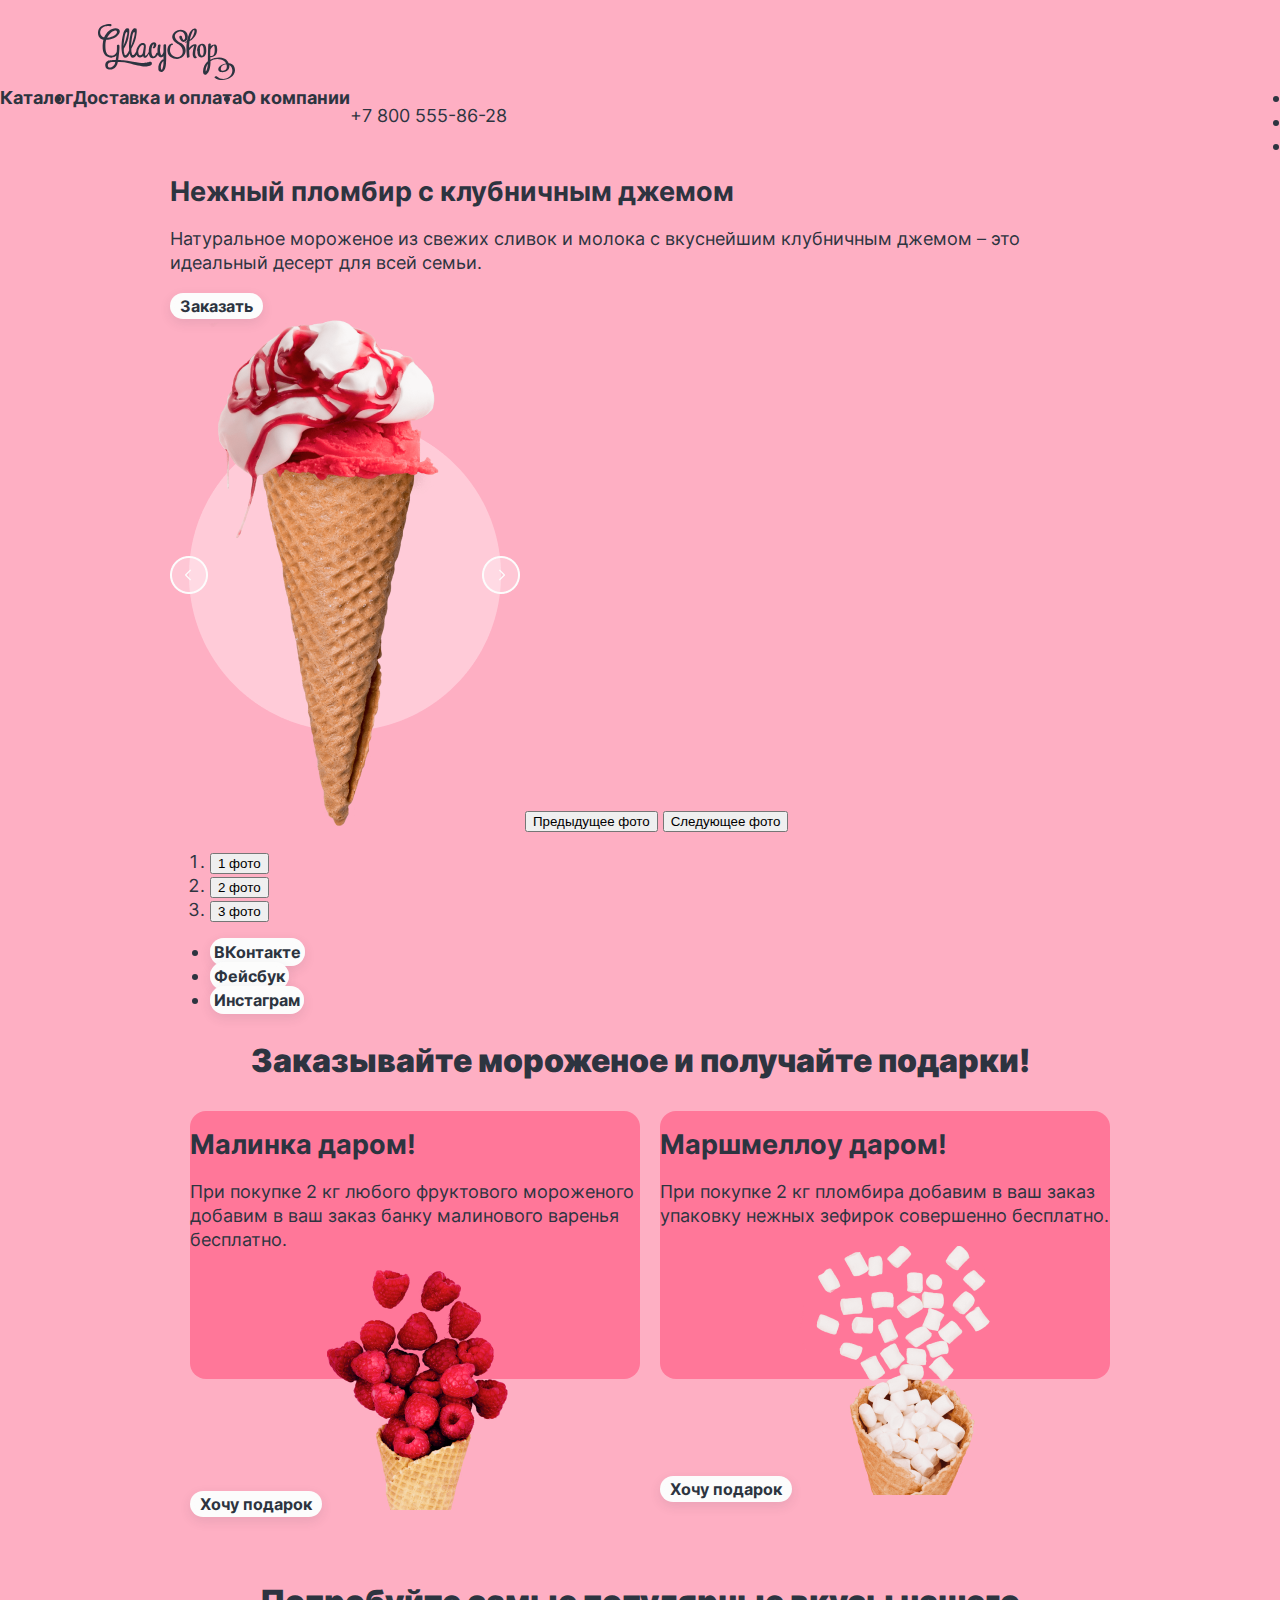
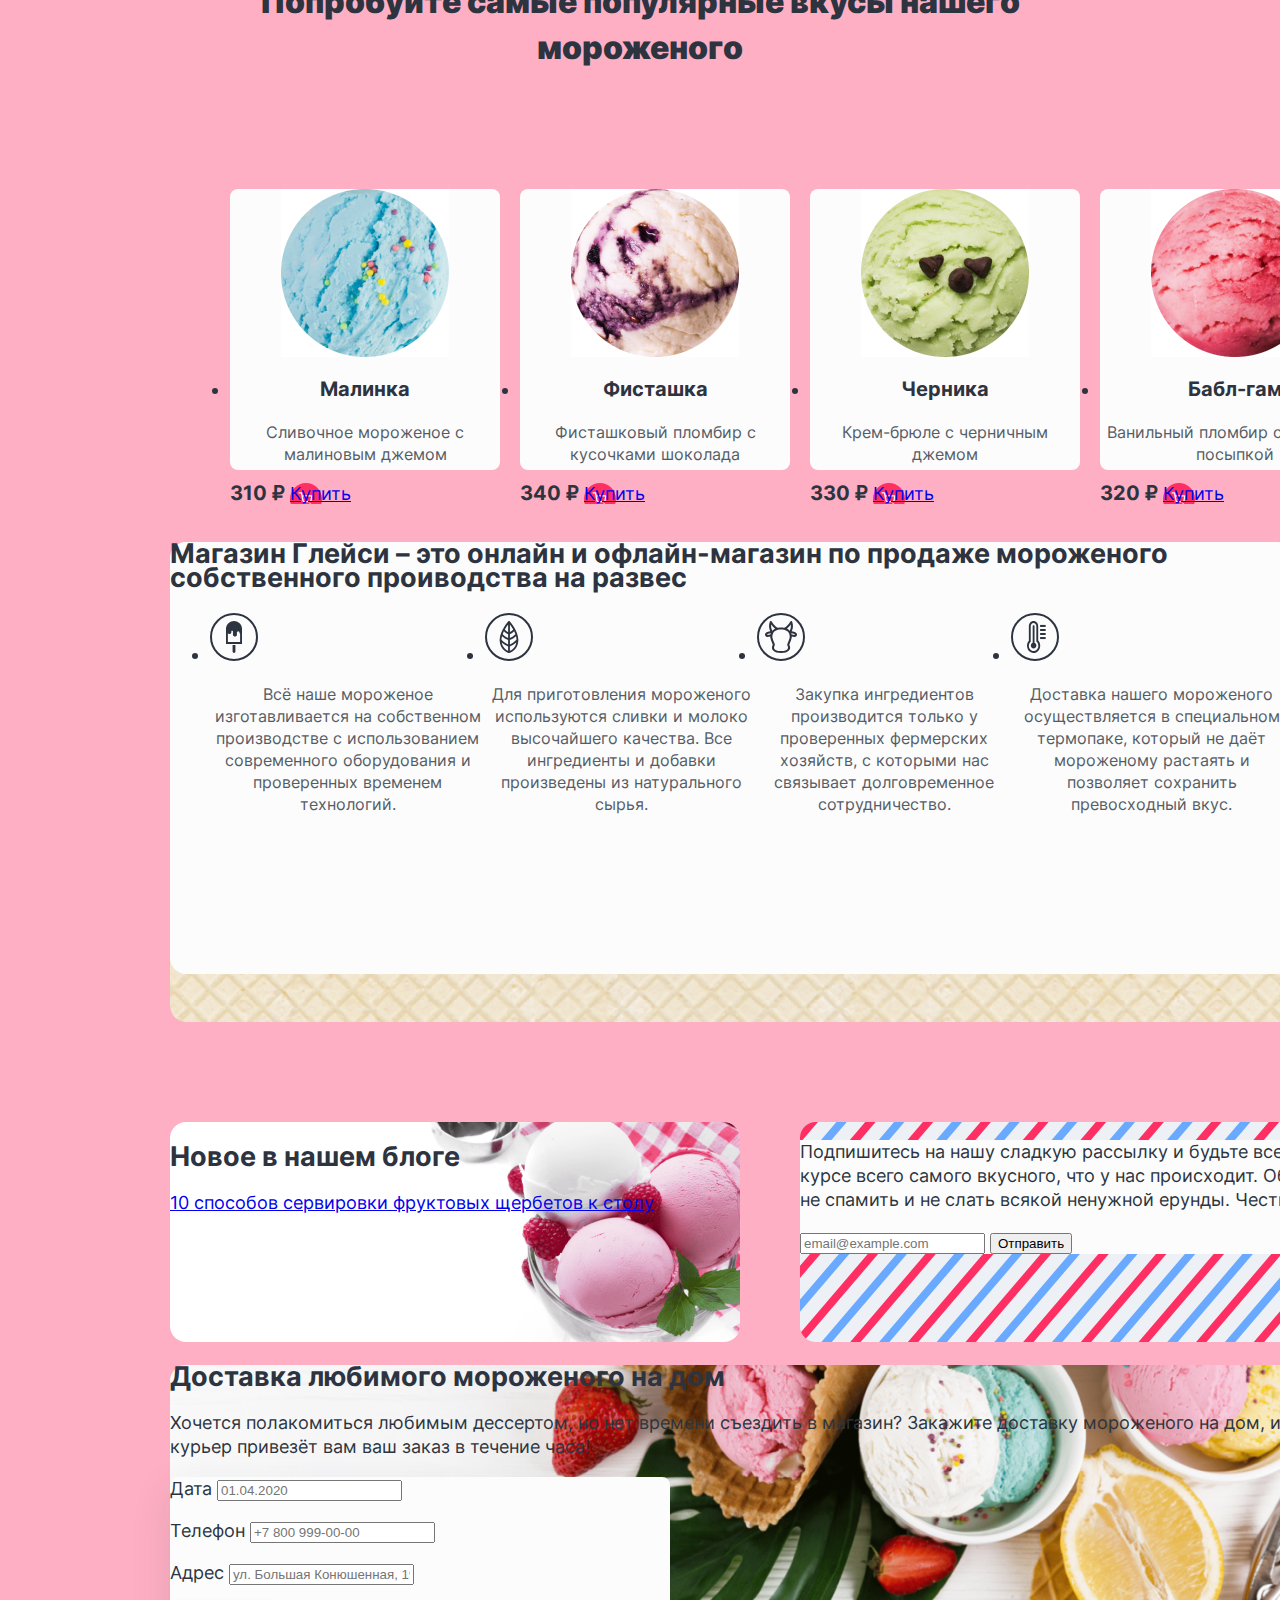
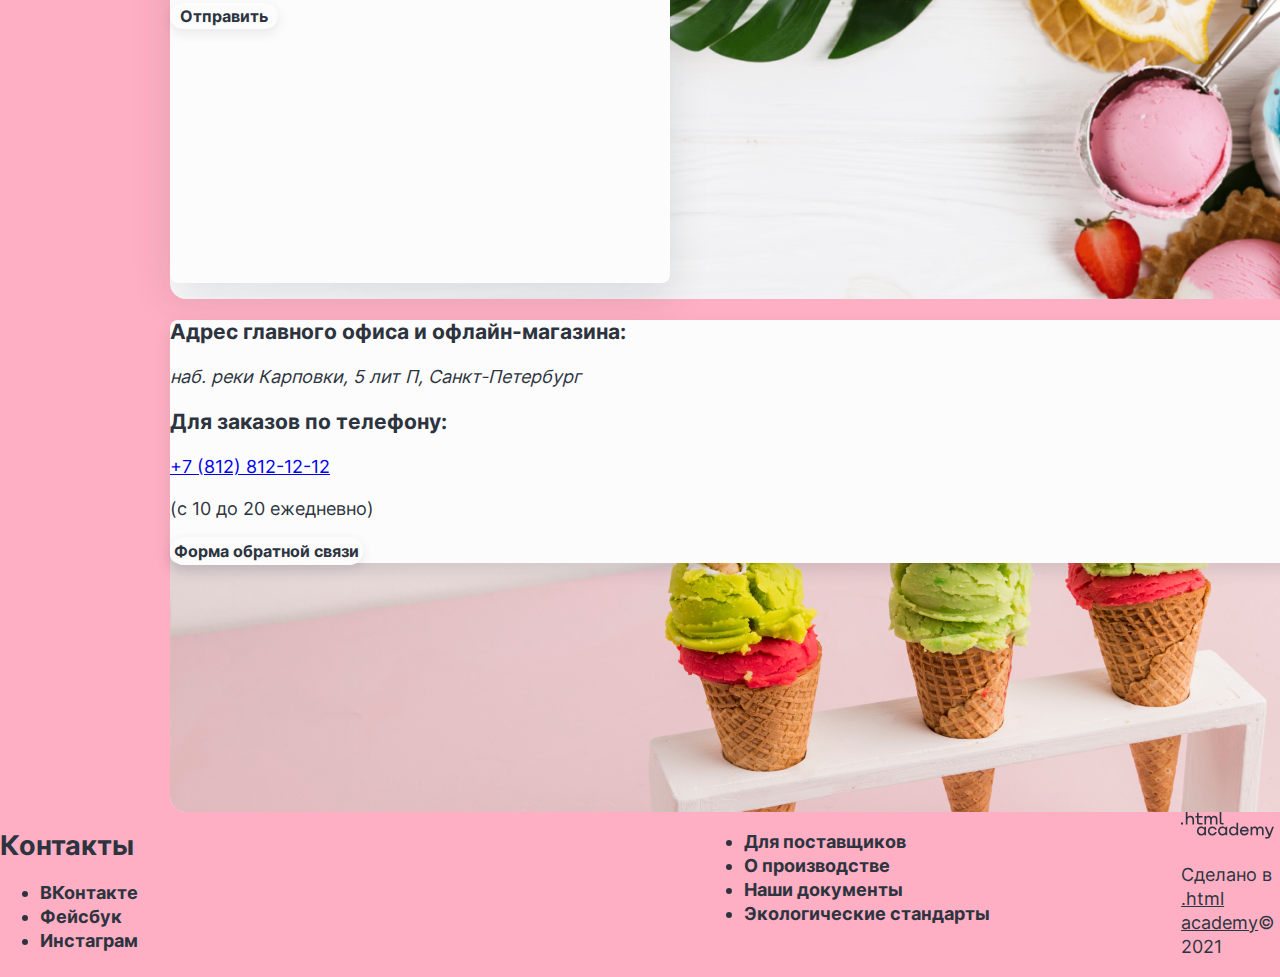
==== commit 811ff0df: "Flex 3.0" ====
--- a/index.html
+++ b/index.html
@@ -19,15 +19,17 @@
 
     <nav class="navigation">
       <ul class="navigation-list">
-        <li class="navigation-item">
-          <a class="navigation-link" href="/catalog.html">Каталог</a>
-        </li>
-        <li class="navigation-item">
-          <a class="navigation-link" href="/delivery.html">Доставка и оплата</a>
-        </li>
-        <li class="navigation-item">
-          <a class="navigation-link" href="/faq.html">О компании</a>
-        </li>
+        <div class="nav-container">
+          <li class="navigation-item">
+            <a class="navigation-link" href="/catalog.html">Каталог</a>
+          </li>
+          <li class="navigation-item">
+            <a class="navigation-link" href="/delivery.html">Доставка и оплата</a>
+          </li>
+          <li class="navigation-item">
+            <a class="navigation-link" href="/faq.html">О компании</a>
+          </li>
+        </div>
       </ul>
 
 
@@ -159,7 +161,7 @@
       <section class="products-list">
 
 
-        <ul class="product-list">
+        <ul class="product-list-index">
           <!-- Первая карточка -->
 
           <li class="product-card">
@@ -277,19 +279,21 @@
 
         <!-- Баннер подписка -->
 
-        <section class="newsletter">
-          <p class="newsletter-text">Подпишитесь на нашу сладкую рассылку и будьте всегда
-            в курсе всего самого вкусного, что у нас происходит. Обещаем не спамить и не слать всякой ненужной ерунды.
-            Честно =)</p>
-
-          <form class="newsletter-form" action="https://echo.htmlacademy.ru/" method="post">
-            <input class="field" placeholder="email@example.com" type="email" name="newsletter-email"
-              id="newsletter-email" required>
-            <button class="button-newsletter-button" type="submit">
-              <span class="visually-hidden">Отправить</span>
-            </button>
-          </form>
-        </section>
+        <div class="newsletter-wrapper">
+          <section class="newsletter">
+            <p class="newsletter-text">Подпишитесь на нашу сладкую рассылку и будьте всегда
+              в курсе всего самого вкусного, что у нас происходит. Обещаем не спамить и не слать всякой ненужной ерунды.
+              Честно =)</p>
+
+            <form class="newsletter-form" action="https://echo.htmlacademy.ru/" method="post">
+              <input class="field" placeholder="email@example.com" type="email" name="newsletter-email"
+                id="newsletter-email" required>
+              <button class="button-newsletter-button" type="submit">
+                <span class="visually-hidden">Отправить</span>
+              </button>
+            </form>
+          </section>
+        </div>
       </div>
 
       <!-- Баннер доставка -->
--- a/styles/style.css
+++ b/styles/style.css
@@ -125,6 +125,7 @@
     border-radius: 16px;
     width: 570px;
     height: 220px;
+    margin-right: 30px;
 }
 
 .delivery {
@@ -161,6 +162,13 @@
     height: 432px;
     background: #FCFCFC;
     border-radius: 16px;
+
+}
+
+.seo-list {
+    display: flex;
+
+
 }
 
 
@@ -173,9 +181,18 @@
     background: url('../images/background-seo.png');
     border-radius: 16px;
     margin-bottom: 100px;
+
     /* Убрать марджин */
 }
 
+.newsletter-wrapper {
+    width: 570px;
+    height: 220px;
+    background: url('../images/background-post.png');
+    margin-left: 30px;
+
+
+}
 
 /* Footer  */
 
@@ -239,14 +256,6 @@
     color: #2D3440;
 }
 
-.sorting-container {
-    font-family: Inter;
-    font-style: normal;
-    font-weight: normal;
-    font-size: 14px;
-    line-height: 20px;
-    color: #2D3440;
-}
 
 /* Продуктовая карточка */
 
@@ -303,7 +312,7 @@
 .navigation-list {
     margin: 0;
     padding: 0;
-    width: 214px;
+    display: inline-block;
 }
 
 .navigation-user {
@@ -361,7 +370,7 @@
 
 
 .low-banners-wrapper {
-    display: flex;
+    display: inline-flex;
     justify-content: space-between;
 }
 
@@ -371,7 +380,8 @@
 
 .newsletter {
     width: 558px;
-    margin-left: 30px;
+
+    background: #FCFCFC;
 }
 
 /* Футер */
@@ -396,5 +406,33 @@
 .academy-footer {
     max-width: 200px;
     margin-left: auto;
-    
+
+}
+
+/* Сортировка */
+
+.sorting-container {
+    font-family: Inter;
+    font-style: normal;
+    font-weight: normal;
+    font-size: 14px;
+    line-height: 20px;
+    color: #2D3440;
+    width: 196px;
+}
+
+/* Фильтрация */
+
+.catalog-filter {
+    width: 367px;
+}
+
+/* Наполнители */
+
+.catalog-inners {
+    width: 596px;
+}
+
+.nav-container {
+    display: inline-flex;
 }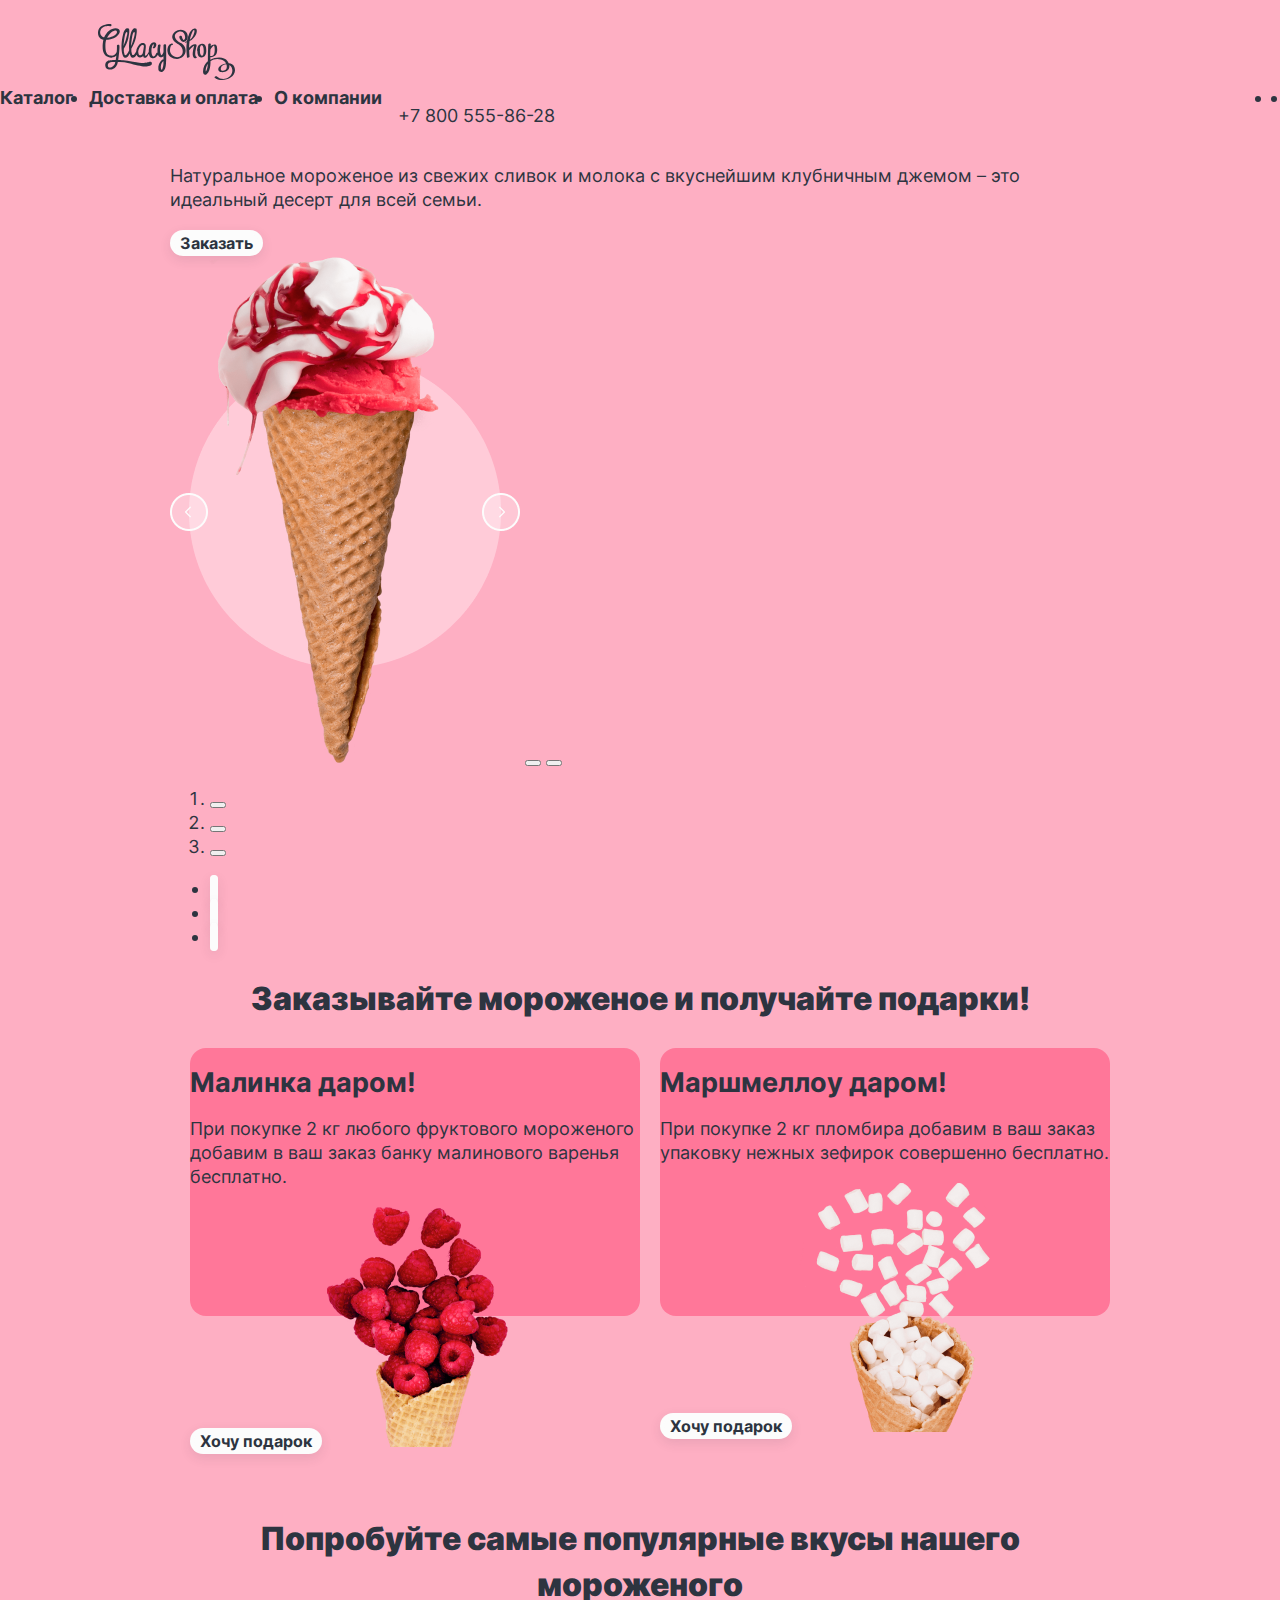
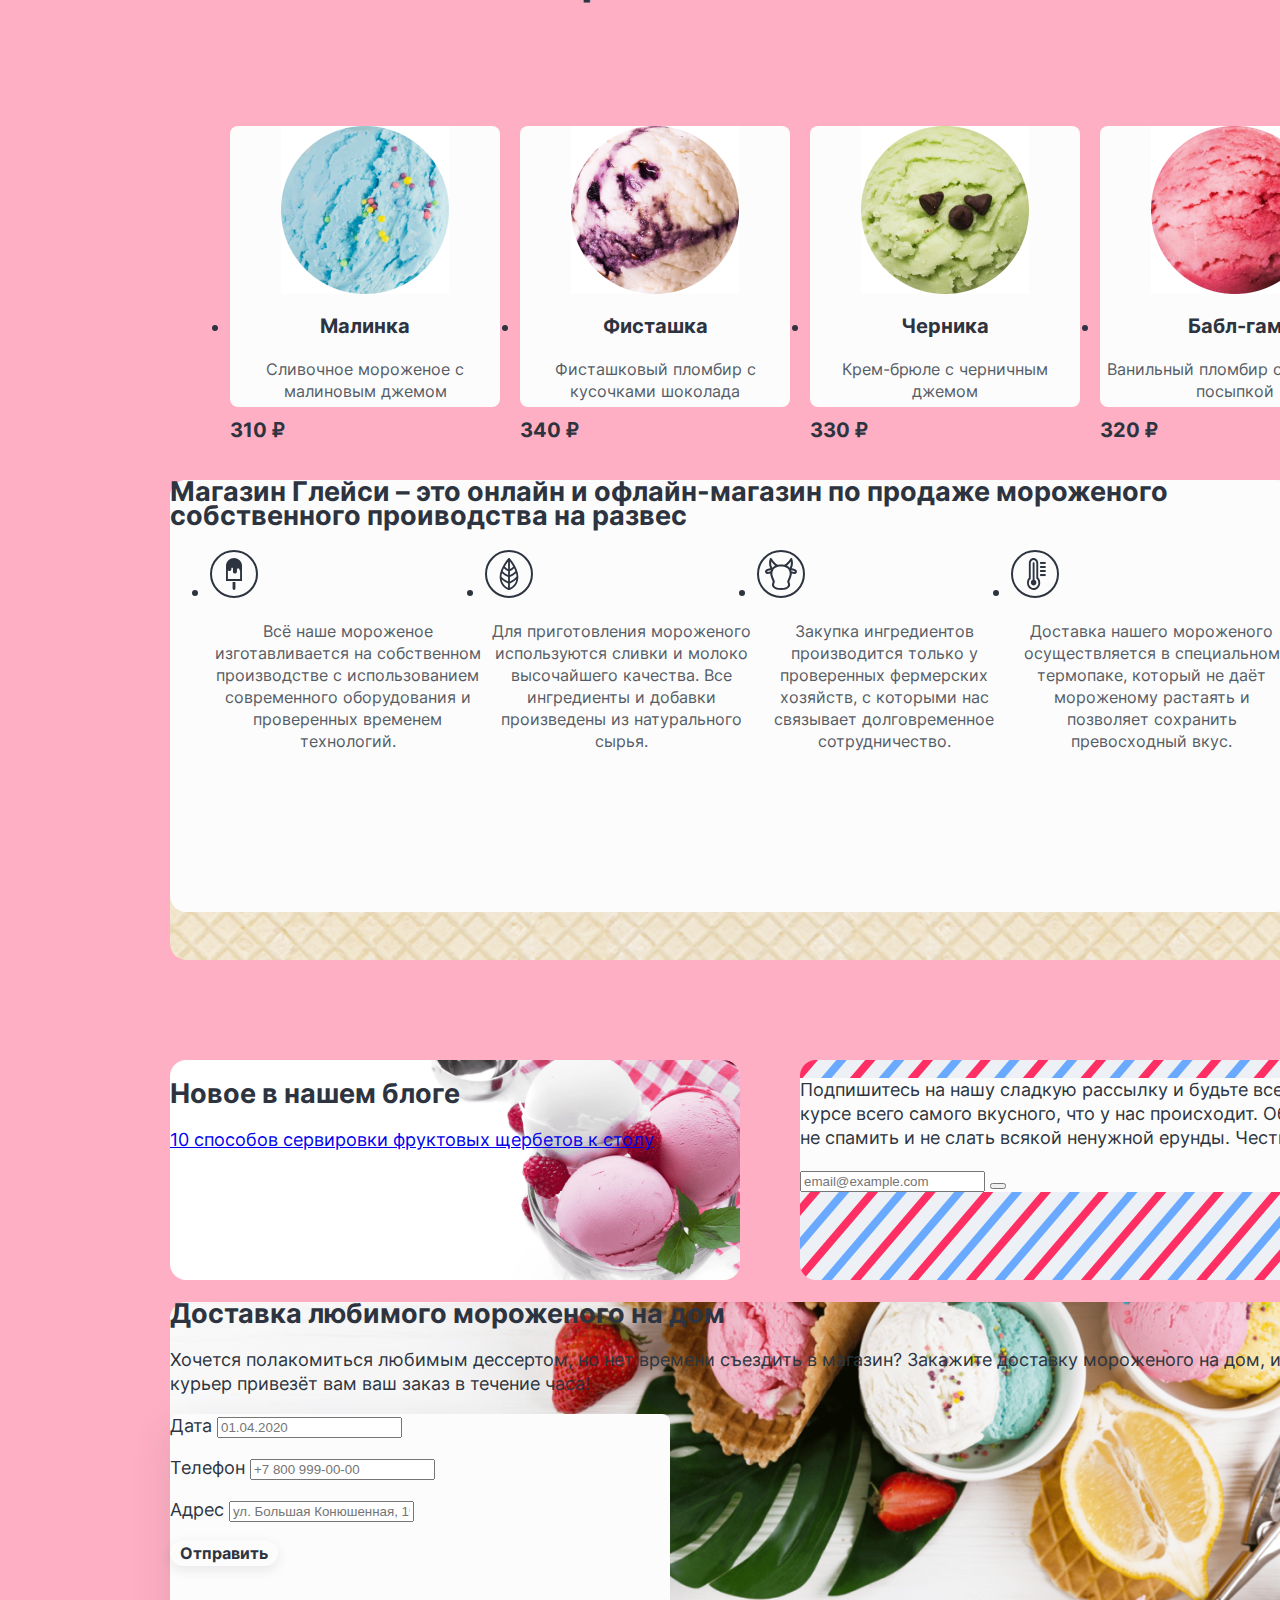
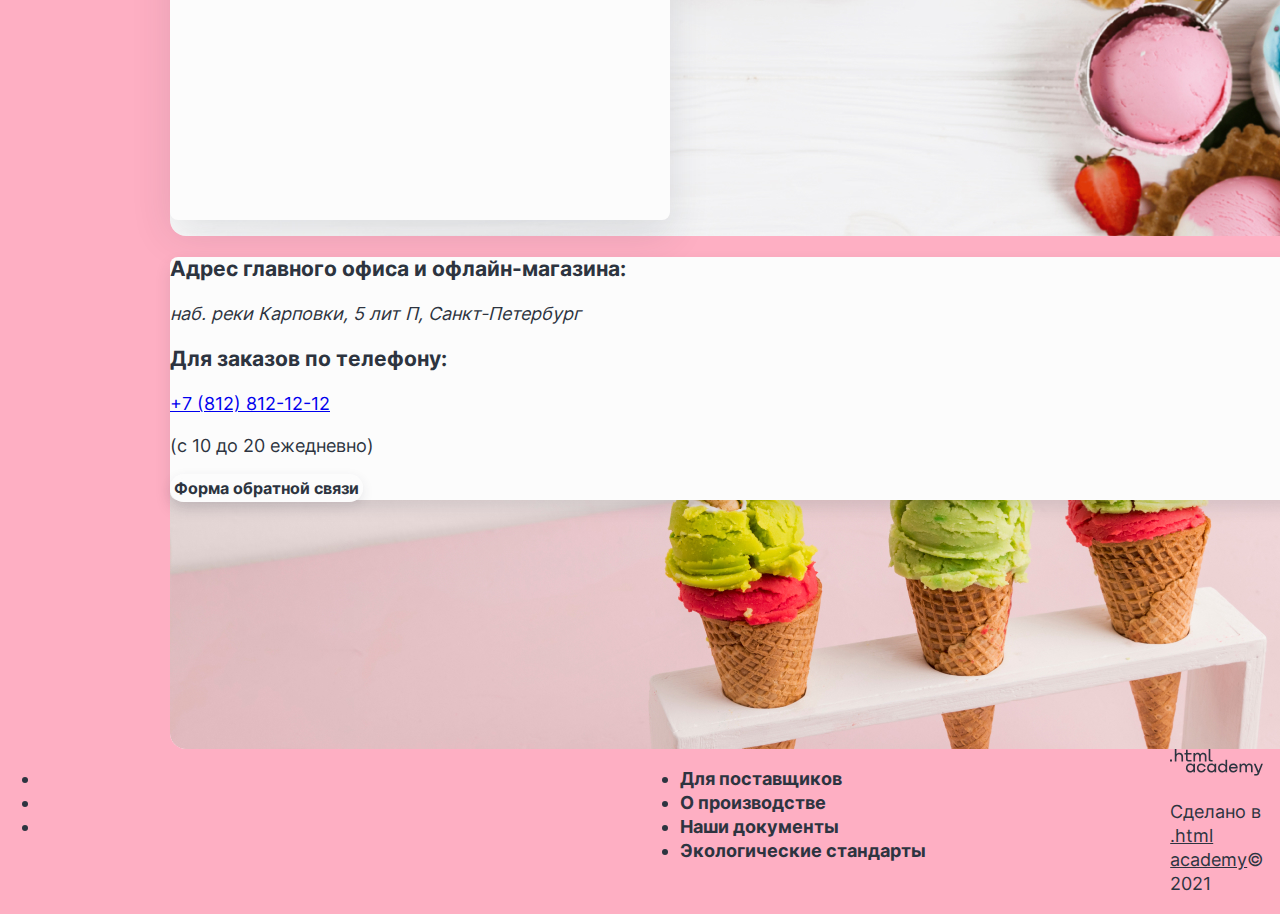
==== commit 071e4a31: "Flex 4.0" ====
--- a/index.html
+++ b/index.html
@@ -32,31 +32,34 @@
         </div>
       </ul>
 
-
-      <p class="contact-number">+7 800 555-86-28</p>
-
-
-
-
-      <ul class="navigation-user navigation-list">
-        <li class="navigation-item">
-          <a class="navigation-link" href="#">
-            <span class="visually-hidden">
-              Поиск
-            </span>
-          </a>
-        </li>
-        <li class="navigation-item">
-          <a class="navigation-link" href="#">Вход</a>
-        </li>
-        <li class="navigation-item">
-          <a class="navigation-link" href="#">
-            <span class="visually-hidden">
-              Корзина
-            </span>
-          </a>
-        </li>
-      </ul>
+      
+        <p class="contact-number">+7 800 555-86-28</p>
+
+
+
+
+        <ul class="navigation-user navigation-list">
+          <div class="list-container">
+          <li class="navigation-item">
+            <a class="navigation-link" href="#">
+              <span class="visually-hidden">
+                Поиск
+              </span>
+            </a>
+          </li>
+          <li class="navigation-item">
+            <a class="navigation-link" href="#">Вход</a>
+          </li>
+          <li class="navigation-item">
+            <a class="navigation-link" href="#">
+              <span class="visually-hidden">
+                Корзина
+              </span>
+            </a>
+          </li>
+        </div>
+        </ul>
+      </div>
 
     </nav>
   </header>
@@ -305,19 +308,19 @@
           и курьер привезёт вам ваш заказ в течение часа!</p>
 
         <form class="delivery-form" action="https://echo.htmlacademy.ru/" method="post">
-          <p class="delivery-form-date"></p>
-          <label for="delivery-date">Дата</label>
-          <input type="text" name="delivery-date" placeholder="01.04.2020">
+          <p class="delivery-form-date">
+            <label for="delivery-date">Дата</label>
+            <input type="text" name="delivery-date" placeholder="01.04.2020">
           </p>
 
-          <p class="delivery-form-phone"></p>
-          <label for="delivery-phone">Телефон</label>
-          <input type="text" name="delivery-phone" placeholder="+7 800 999-00-00">
+          <p class="delivery-form-phone">
+            <label for="delivery-phone">Телефон</label>
+            <input type="text" name="delivery-phone" placeholder="+7 800 999-00-00">
           </p>
 
-          <p class="delivery-form-adress"></p>
-          <label for="delivery-adress">Адрес</label>
-          <input type="text" name="delivery-adress" placeholder="ул. Большая Конюшенная, 19/8">
+          <p class="delivery-form-adress">
+            <label for="delivery-adress">Адрес</label>
+            <input type="text" name="delivery-adress" placeholder="ул. Большая Конюшенная, 19/8">
           </p>
 
           <button class="button" type="submit">Отправить</button>
@@ -394,4 +397,4 @@
   </footer>
 </body>
 
-</html>+</html>
--- a/styles/style.css
+++ b/styles/style.css
@@ -1,5 +1,6 @@
 @import "cards.css";
 @import "products.css";
+@import "navigation.css";
 
 @font-face {
     font-family: "Inter";
@@ -65,9 +66,16 @@
 
 }
 
-/* .visually-hidden {
-    opacity: 0;
-} */
+.visually-hidden {
+    position: absolute;
+    width: 1px;
+    height: 1px;
+    margin: -1px;
+    padding: 0;
+    border: 0;
+    clip: rect(0 0 0 0);
+    overflow: hidden;
+}
 
 /* Pages */
 
@@ -76,14 +84,7 @@
 
 }
 
-.navigation-link {
-    font-family: "Inter", sans-serif;
-    line-height: 20px;
-    font-weight: 700;
-    text-align: center;
-    color: inherit;
-    text-decoration: none;
-}
+
 
 /* Main */
 
@@ -194,34 +195,8 @@
 
 }
 
-/* Footer  */
-
-.page-footer {
-    color: #2D3440;
-
-}
-
-.navigation-link-footer {
-    font-family: "Inter", sans-serif;
-    line-height: 20px;
-    font-weight: 700;
-    color: #2D3440;
-
-    text-decoration: none;
-}
-
-.button-footer {
-    font-family: "Inter", sans-serif;
-    line-height: 20px;
-    font-weight: 700;
-    color: #2D3440;
-
-    text-decoration: none;
-}
-
-.htmlacademy-link {
-    color: #2D3440;
-}
+
+
 
 /* CATALOG.HTML */
 .main-inner {
@@ -303,22 +278,9 @@
 }
 
 
-.navigation {
-    display: flex;
-    width: 1366px;
-    margin: 0 auto;
-}
-
-.navigation-list {
-    margin: 0;
-    padding: 0;
-    display: inline-block;
-}
-
-.navigation-user {
-    max-width: 250px;
-    margin-left: auto;
-}
+
+
+
 
 .page-container {
     width: 940px;
@@ -386,6 +348,8 @@
 
 /* Футер */
 
+
+
 .page-footer-container {
     display: flex;
     justify-content: space-between;
@@ -403,6 +367,34 @@
 
 }
 
+.page-footer {
+    color: #2D3440;
+
+}
+
+.navigation-link-footer {
+    font-family: "Inter", sans-serif;
+    line-height: 20px;
+    font-weight: 700;
+    color: #2D3440;
+
+    text-decoration: none;
+}
+
+.button-footer {
+    font-family: "Inter", sans-serif;
+    line-height: 20px;
+    font-weight: 700;
+    color: #2D3440;
+
+    text-decoration: none;
+}
+
+.htmlacademy-link {
+    color: #2D3440;
+}
+
+
 .academy-footer {
     max-width: 200px;
     margin-left: auto;
@@ -431,8 +423,4 @@
 
 .catalog-inners {
     width: 596px;
-}
-
-.nav-container {
-    display: inline-flex;
 }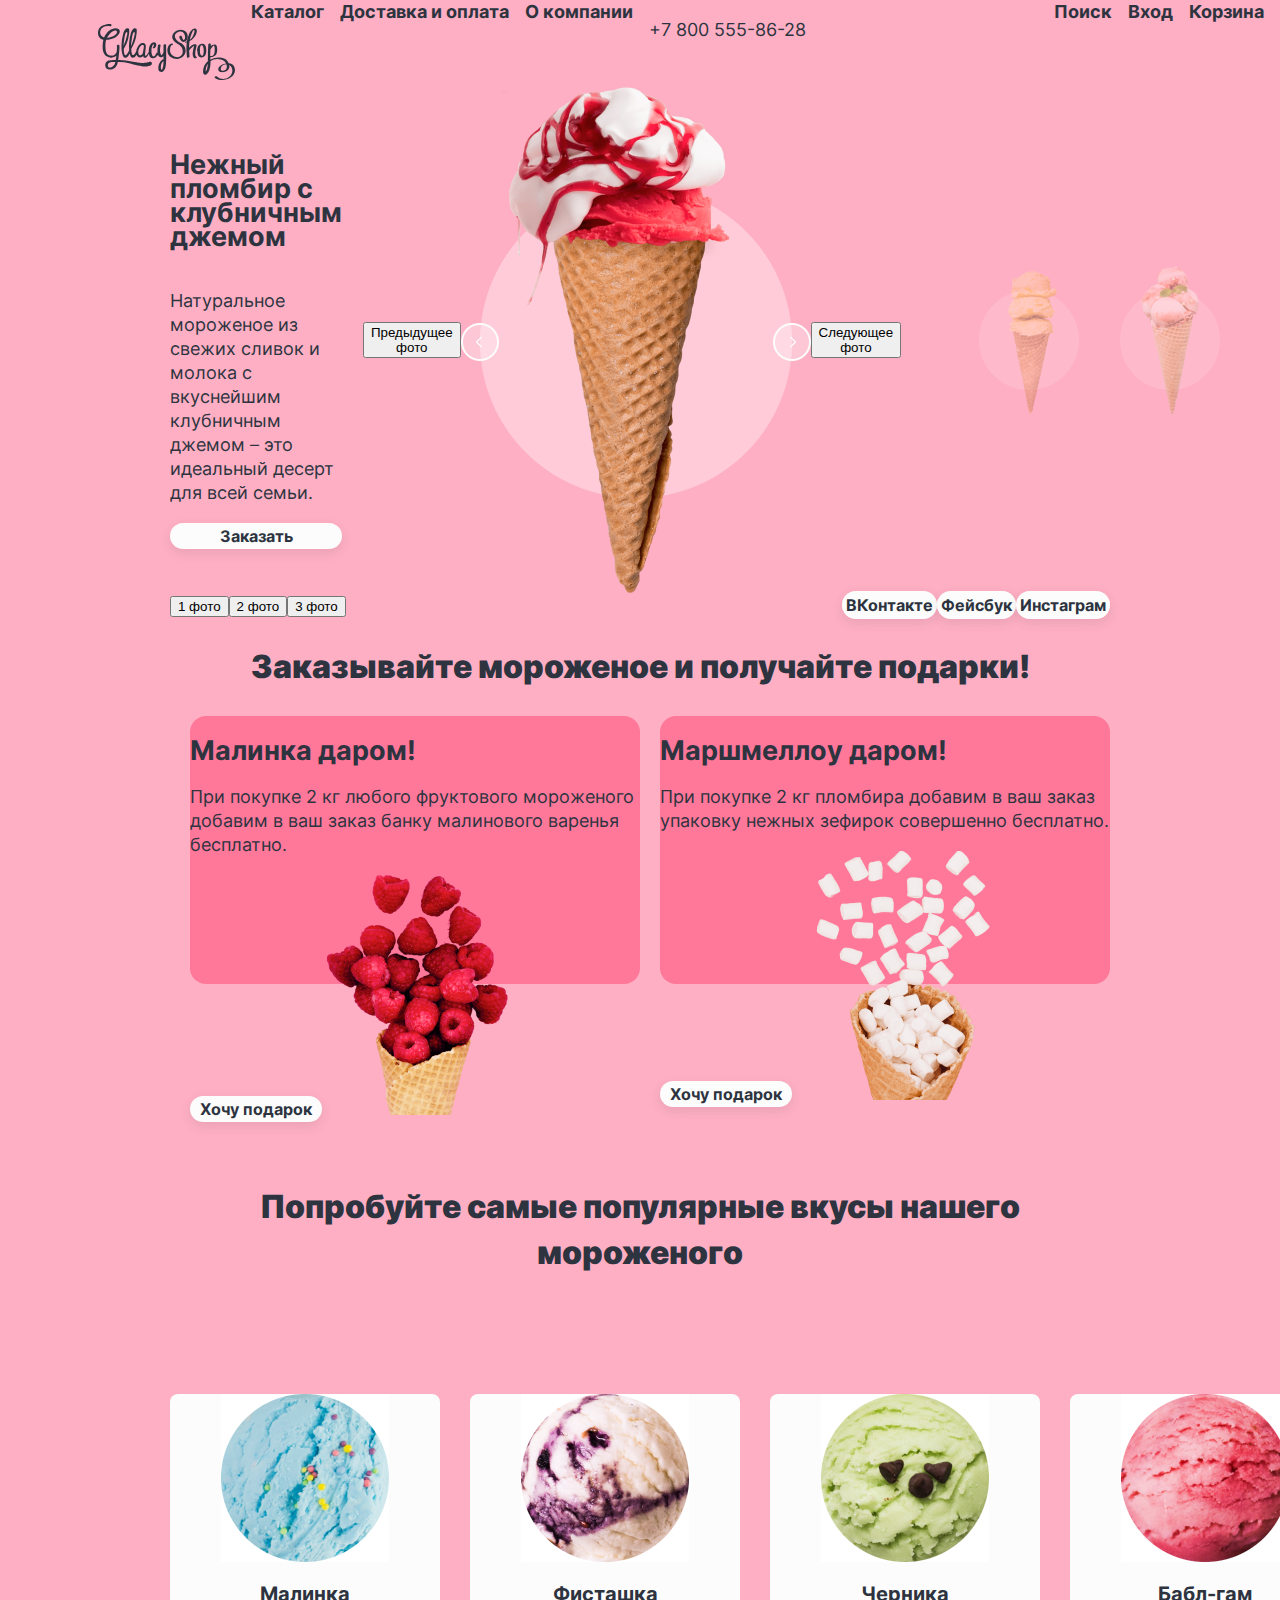
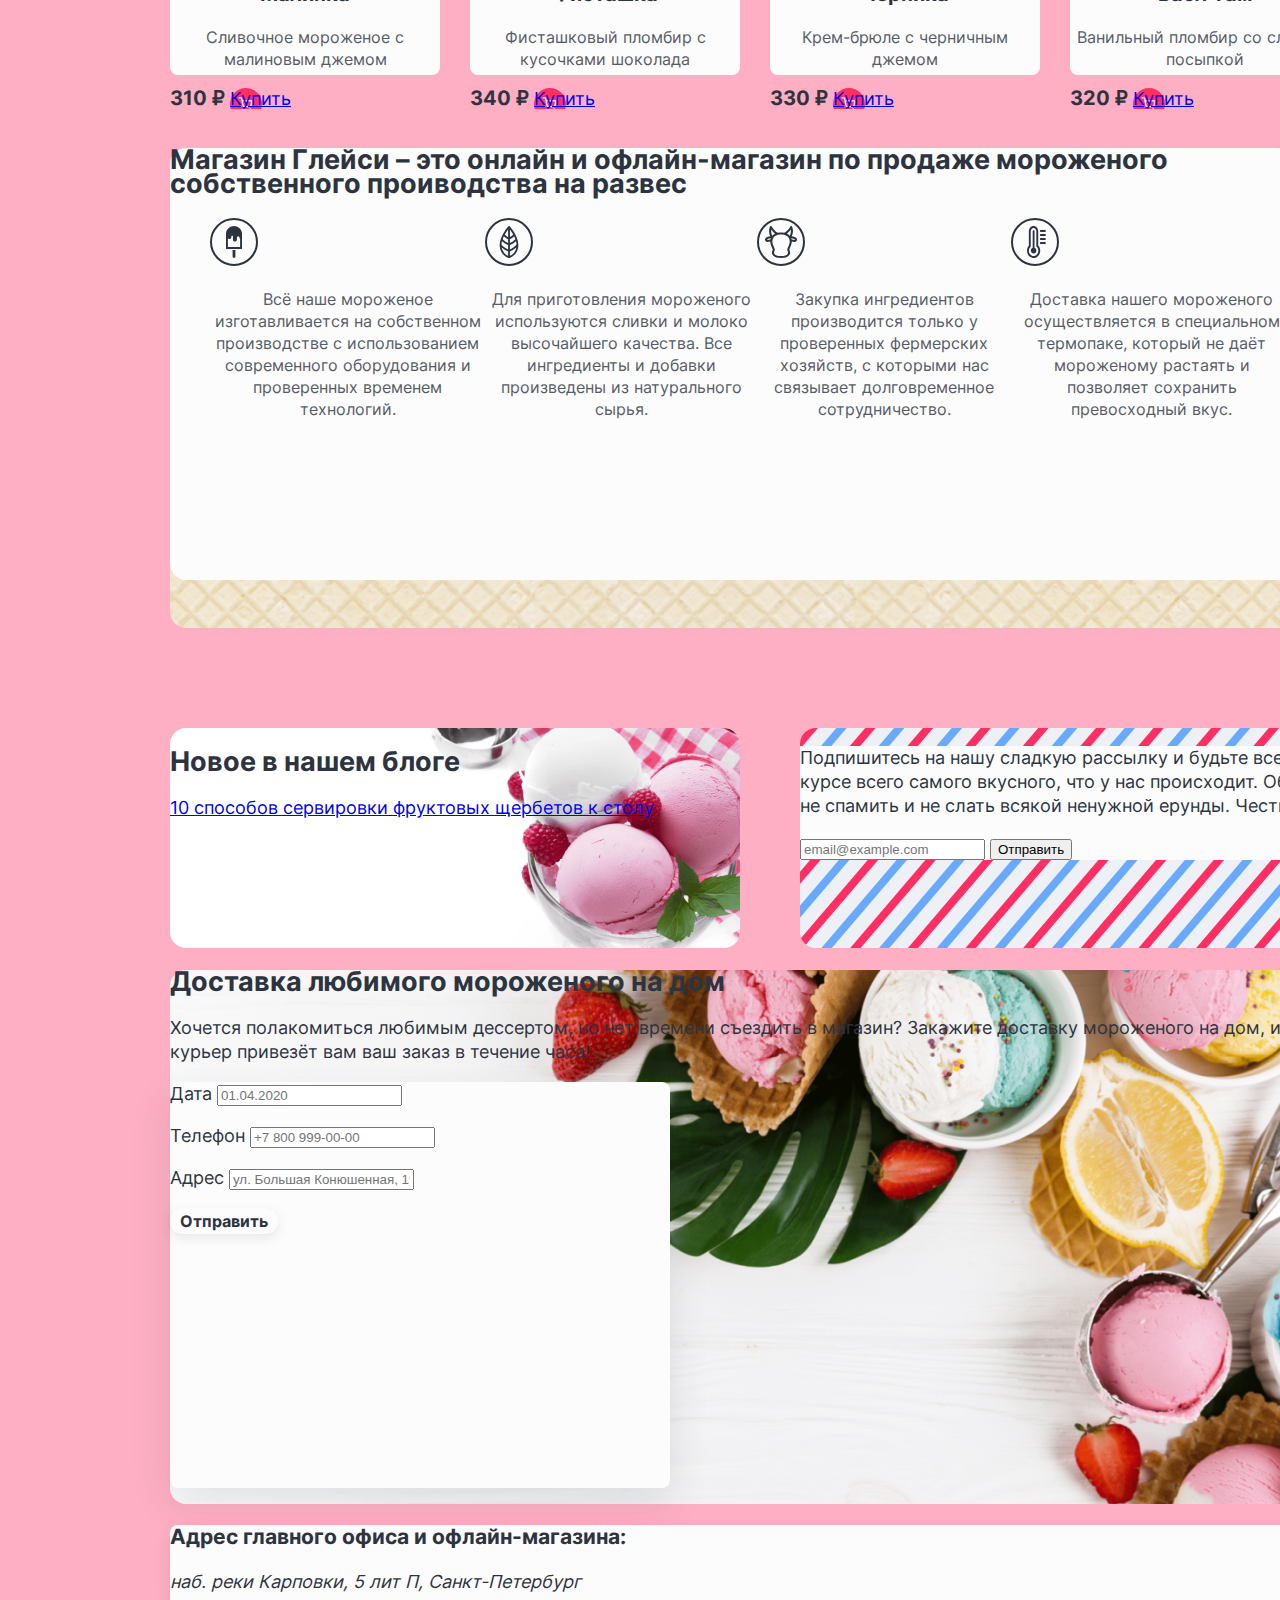
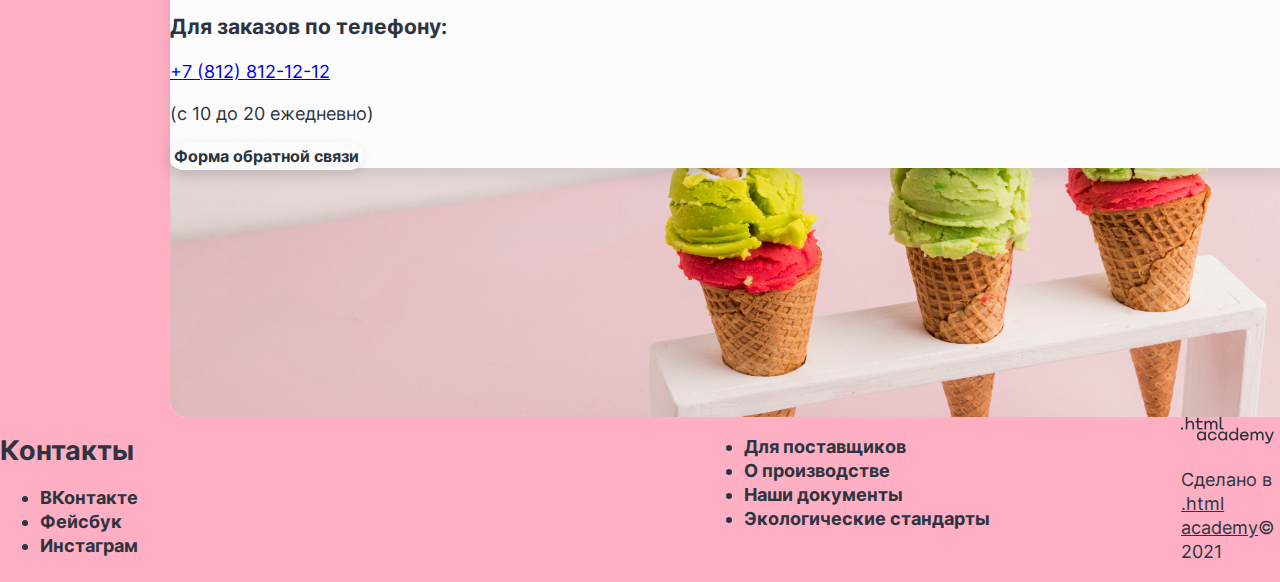
==== commit 35ccd145: "Flex 4.0" ====
--- a/index.html
+++ b/index.html
@@ -13,26 +13,29 @@
   <header class="page-header">
 
     <!-- <h1 class="visually-hidden">Glacy Shop</h1> -->
-    <img class="logo" src="images/Logo.svg" alt="Логотип «Glacy Shop».">
-
-
-
-    <nav class="navigation">
-      <ul class="navigation-list">
-        <div class="nav-container">
-          <li class="navigation-item">
-            <a class="navigation-link" href="/catalog.html">Каталог</a>
-          </li>
-          <li class="navigation-item">
-            <a class="navigation-link" href="/delivery.html">Доставка и оплата</a>
-          </li>
-          <li class="navigation-item">
-            <a class="navigation-link" href="/faq.html">О компании</a>
-          </li>
-        </div>
-      </ul>
-
-      
+
+
+
+    <div class="header-menu">
+      <nav class="navigation">
+        <ul class="navigation-list">
+          <div class="nav-container">
+            <li class="navigation-item">
+              <img class="logo" src="images/Logo.svg" alt="Логотип «Glacy Shop».">
+            </li>
+            <li class="navigation-item">
+              <a class="navigation-link" href="/catalog.html">Каталог</a>
+            </li>
+            <li class="navigation-item">
+              <a class="navigation-link" href="/delivery.html">Доставка и оплата</a>
+            </li>
+            <li class="navigation-item">
+              <a class="navigation-link" href="/faq.html">О компании</a>
+            </li>
+          </div>
+        </ul>
+
+
         <p class="contact-number">+7 800 555-86-28</p>
 
 
@@ -40,58 +43,70 @@
 
         <ul class="navigation-user navigation-list">
           <div class="list-container">
-          <li class="navigation-item">
-            <a class="navigation-link" href="#">
-              <span class="visually-hidden">
-                Поиск
-              </span>
-            </a>
-          </li>
-          <li class="navigation-item">
-            <a class="navigation-link" href="#">Вход</a>
-          </li>
-          <li class="navigation-item">
-            <a class="navigation-link" href="#">
-              <span class="visually-hidden">
-                Корзина
-              </span>
-            </a>
-          </li>
-        </div>
-        </ul>
-      </div>
+            <li class="navigation-item">
+              <a class="navigation-link" href="#">
+                <span class="visually-hidden">
+                  Поиск
+                </span>
+              </a>
+            </li>
+            <li class="navigation-item">
+              <a class="navigation-link" href="#">Вход</a>
+            </li>
+            <li class="navigation-item">
+              <a class="navigation-link" href="#">
+                <span class="visually-hidden">
+                  Корзина
+                </span>
+              </a>
+            </li>
+          </div>
+        </ul>
+    </div>
 
     </nav>
+    </div>
   </header>
 
   <!-- Начало мэйна -->
 
   <main class="main-container main-index">
     <div class="page-container">
-      <section class="product-name">
-        <h2 class="visually-hidden">Нежный пломбир с клубничным джемом</h2>
-        <p class="product-description">Натуральное мороженое из свежих сливок
-          и молока с вкуснейшим клубничным джемом – это идеальный десерт для всей семьи.</p>
-      </section>
-
-      <button class="button" type="button">Заказать</button>
-
-      <!-- Слайдшоу -->
-
-      <section class="gallery">
-
-        <img class="slider-image-one" src="images/slideshow/slideshow-1.png" alt="Мороженка-1">
-
-        <button class="slider-button slider-prev" type="button">
-          <span class="visually-hidden">Предыдущее фото</span>
-        </button>
-
-        <button class="slider-button slider-next" type="button">
-          <span class="visually-hidden">Следующее фото</span>
-        </button>
-
-
-        <!-- Пагинация -->
+      <div class="gallery-container">
+        <section class="product-name">
+          <h2 class="gallery-article">Нежный пломбир с клубничным джемом</h2>
+          <p class="product-description">Натуральное мороженое из свежих сливок
+            и молока с вкуснейшим клубничным джемом – это идеальный десерт для всей семьи.</p>
+          <button class="button" type="button">Заказать</button>
+        </section>
+
+
+
+        <!-- Слайдшоу -->
+
+        <section class="gallery">
+
+          <div class="slideshow-container">
+
+            <button class="slider-button slider-prev" type="button">
+              <span class="visually-hidden">Предыдущее фото</span>
+            </button>
+            <img class="slider-image-one" src="images/slideshow/slideshow-1.png" alt="Мороженка-1">
+
+            <button class="slider-button slider-next" type="button">
+              <span class="visually-hidden">Следующее фото</span>
+            </button>
+            <div class="slideshow-container-faded">
+
+              <img class="slider-image-two" src="images/slideshow/slideshow-2.png" alt="Мороженка-2">
+              <img class="slider-image-two" src="images/slideshow/slideshow-3.png" alt="Мороженка-3">
+            </div>
+          </div>
+      </div>
+
+      <!-- Пагинация -->
+
+      <div class="pag-soc-wraper">
 
 
         <ol class="slider-pagination">
@@ -129,6 +144,7 @@
             </a>
           </li>
         </ul>
+      </div>
       </section>
 
 
--- a/styles/style.css
+++ b/styles/style.css
@@ -66,7 +66,7 @@
 
 }
 
-.visually-hidden {
+/* .visually-hidden {
     position: absolute;
     width: 1px;
     height: 1px;
@@ -75,7 +75,7 @@
     border: 0;
     clip: rect(0 0 0 0);
     overflow: hidden;
-}
+} */
 
 /* Pages */
 
@@ -168,6 +168,7 @@
 
 .seo-list {
     display: flex;
+    list-style-type: none;
 
 
 }
@@ -423,4 +424,55 @@
 
 .catalog-inners {
     width: 596px;
+}
+
+.slideshow-container {
+    display: flex;
+    align-items: center;
+    margin-left: 21px;
+}
+
+
+
+.gallery-container {
+    display: flex;
+    align-items: center;
+    justify-content: space-between;
+}
+
+.slideshow-container-faded {
+    display: flex;
+    margin-left: 37px;
+}
+
+.slider-image-two {
+    margin-left: 41px;
+}
+
+.pag-soc-wraper {
+    display: flex;
+    justify-content: space-between;
+}
+
+.slider-pagination {
+
+    margin: 0;
+    padding: 0;
+    display: flex;
+    list-style-type: none;
+
+}
+
+.main-social-list {
+    margin: 0;
+    padding: 0;
+    display: flex;
+    list-style-type: none;
+
+}
+
+.header-menu {
+    display: flex;
+    align-items: center;
+
 }